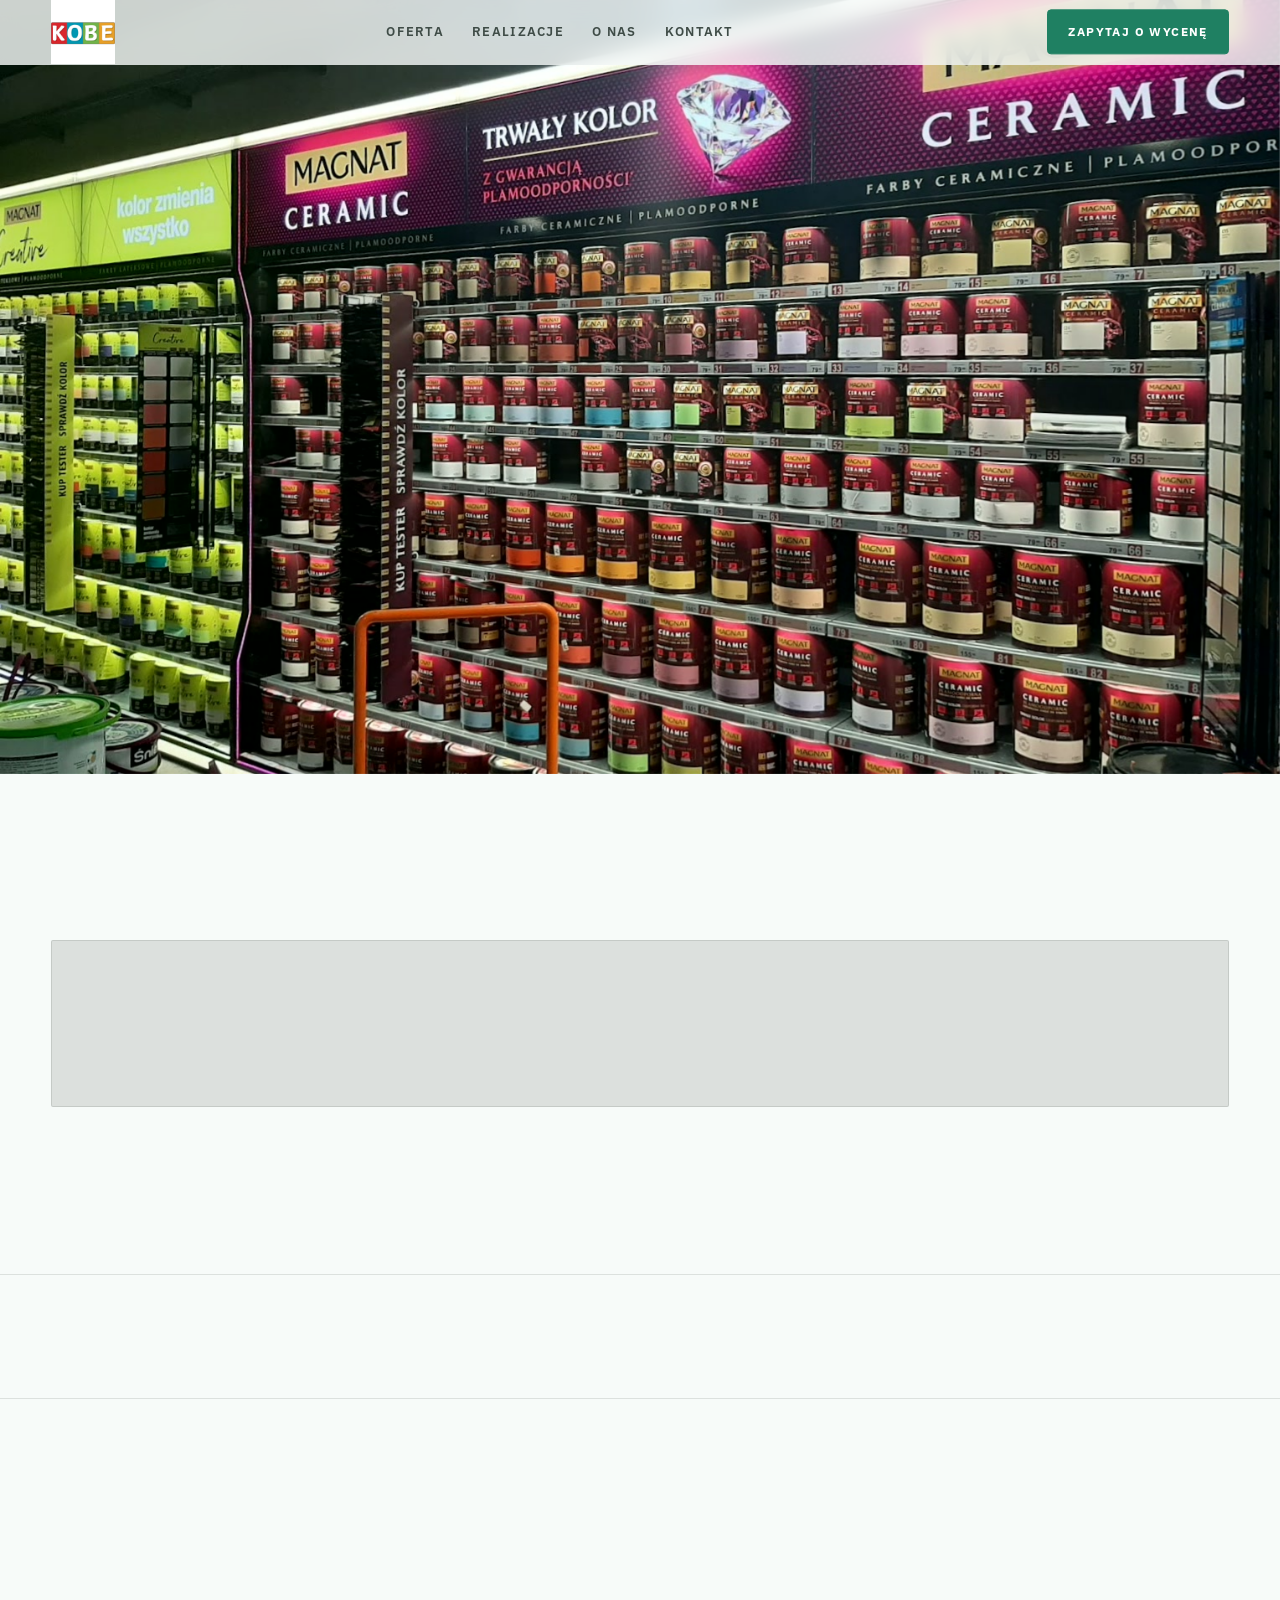
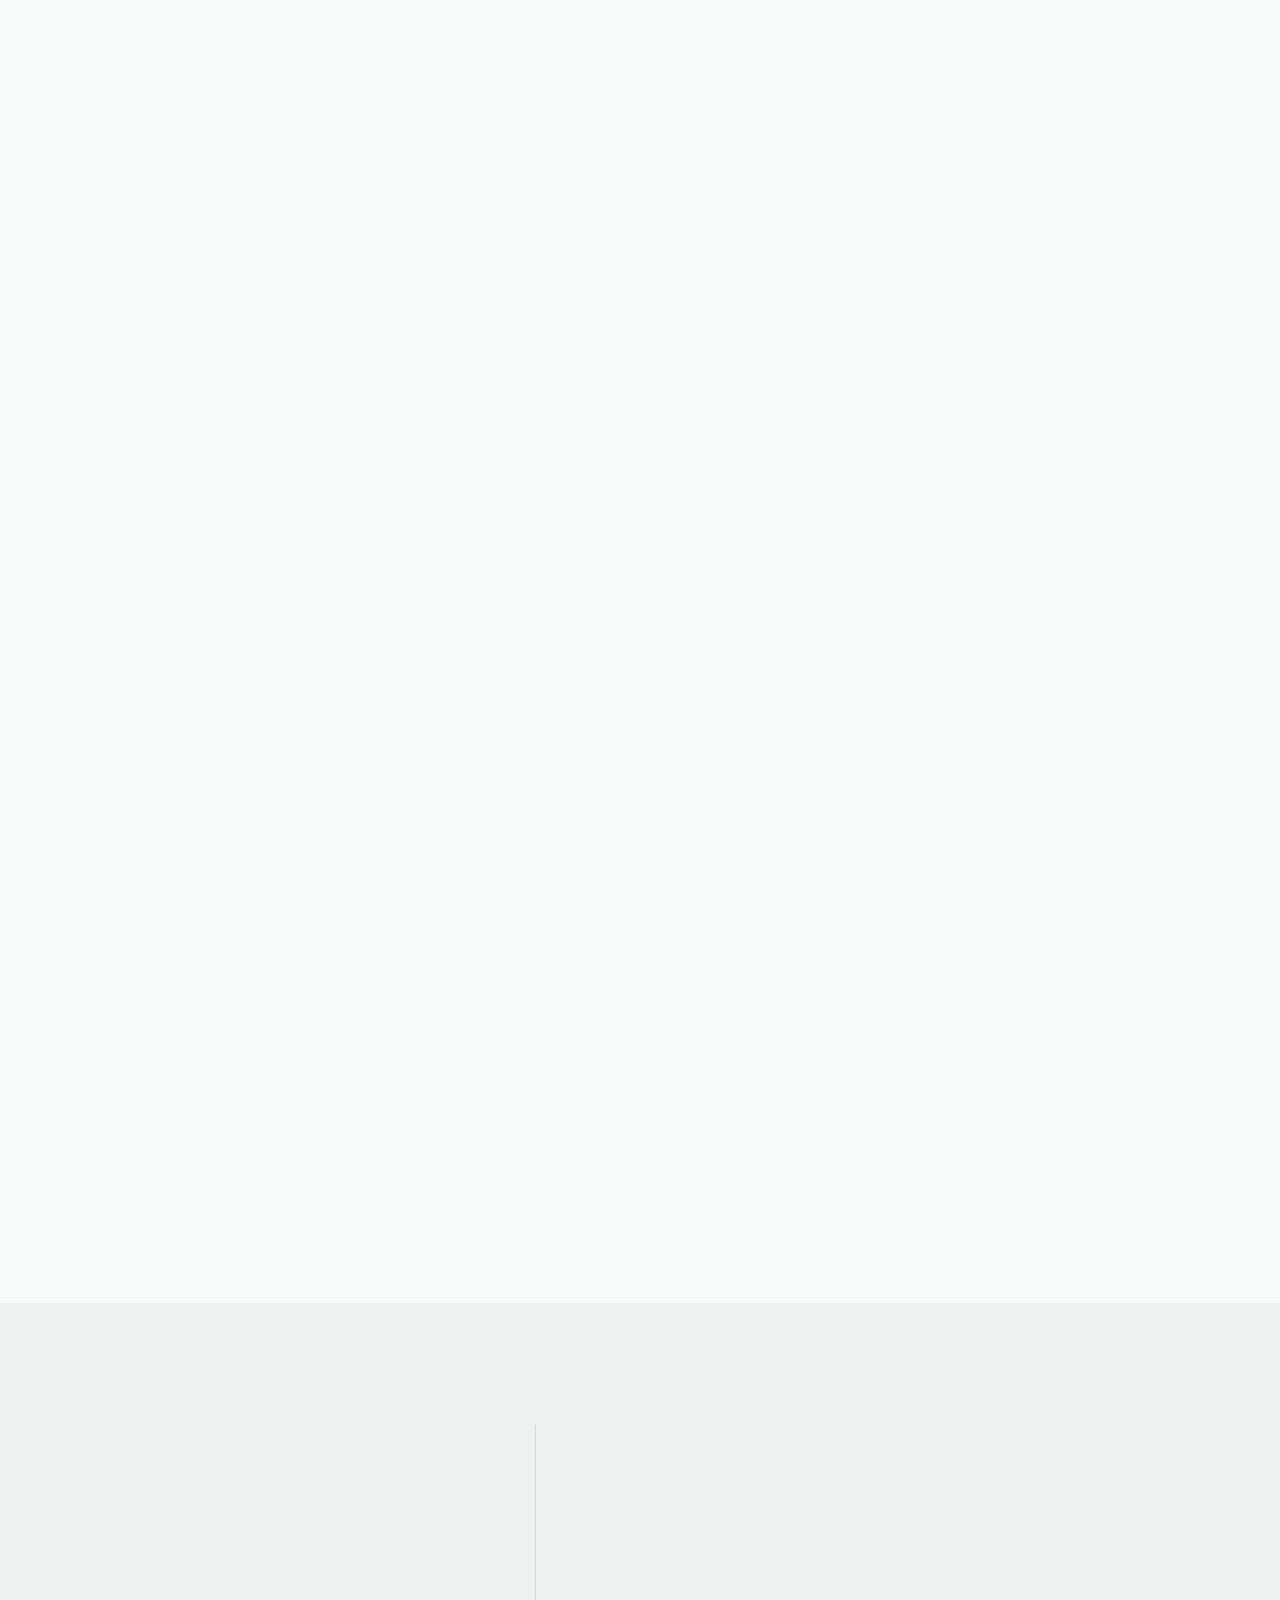
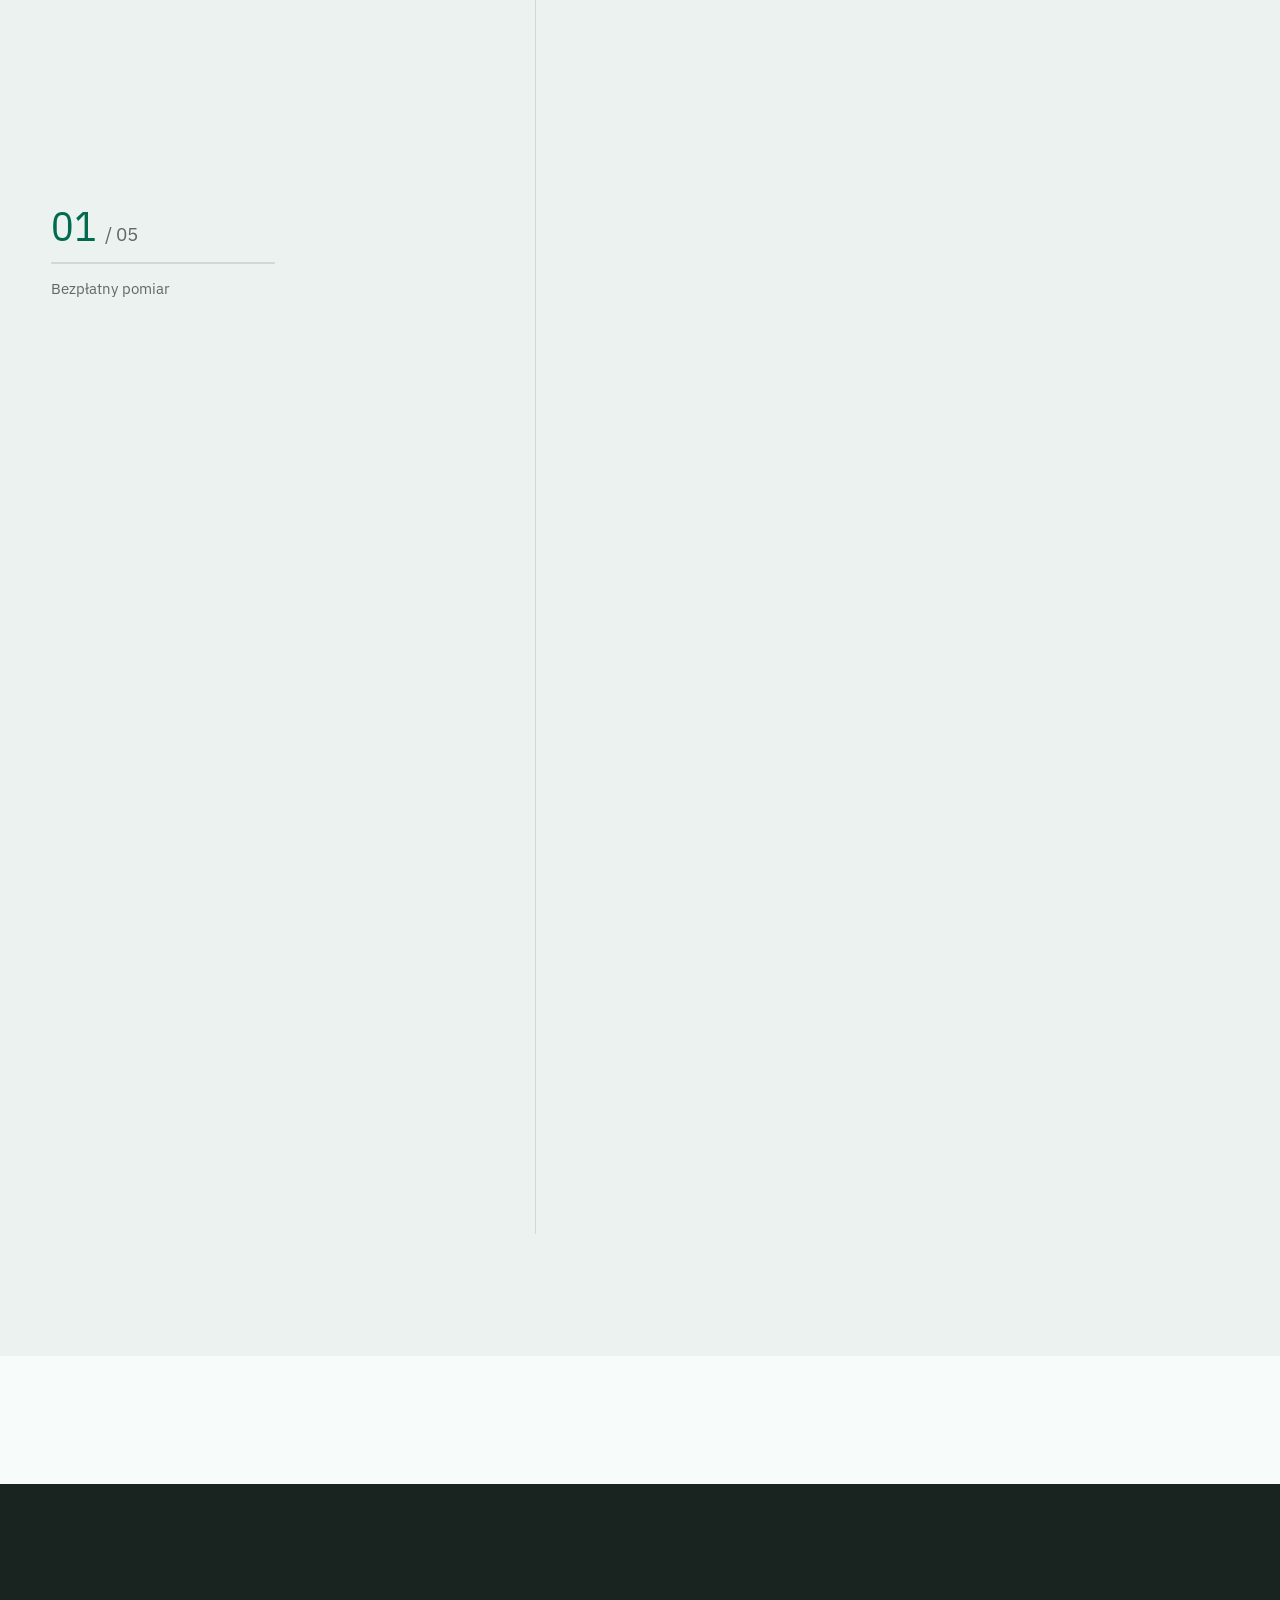
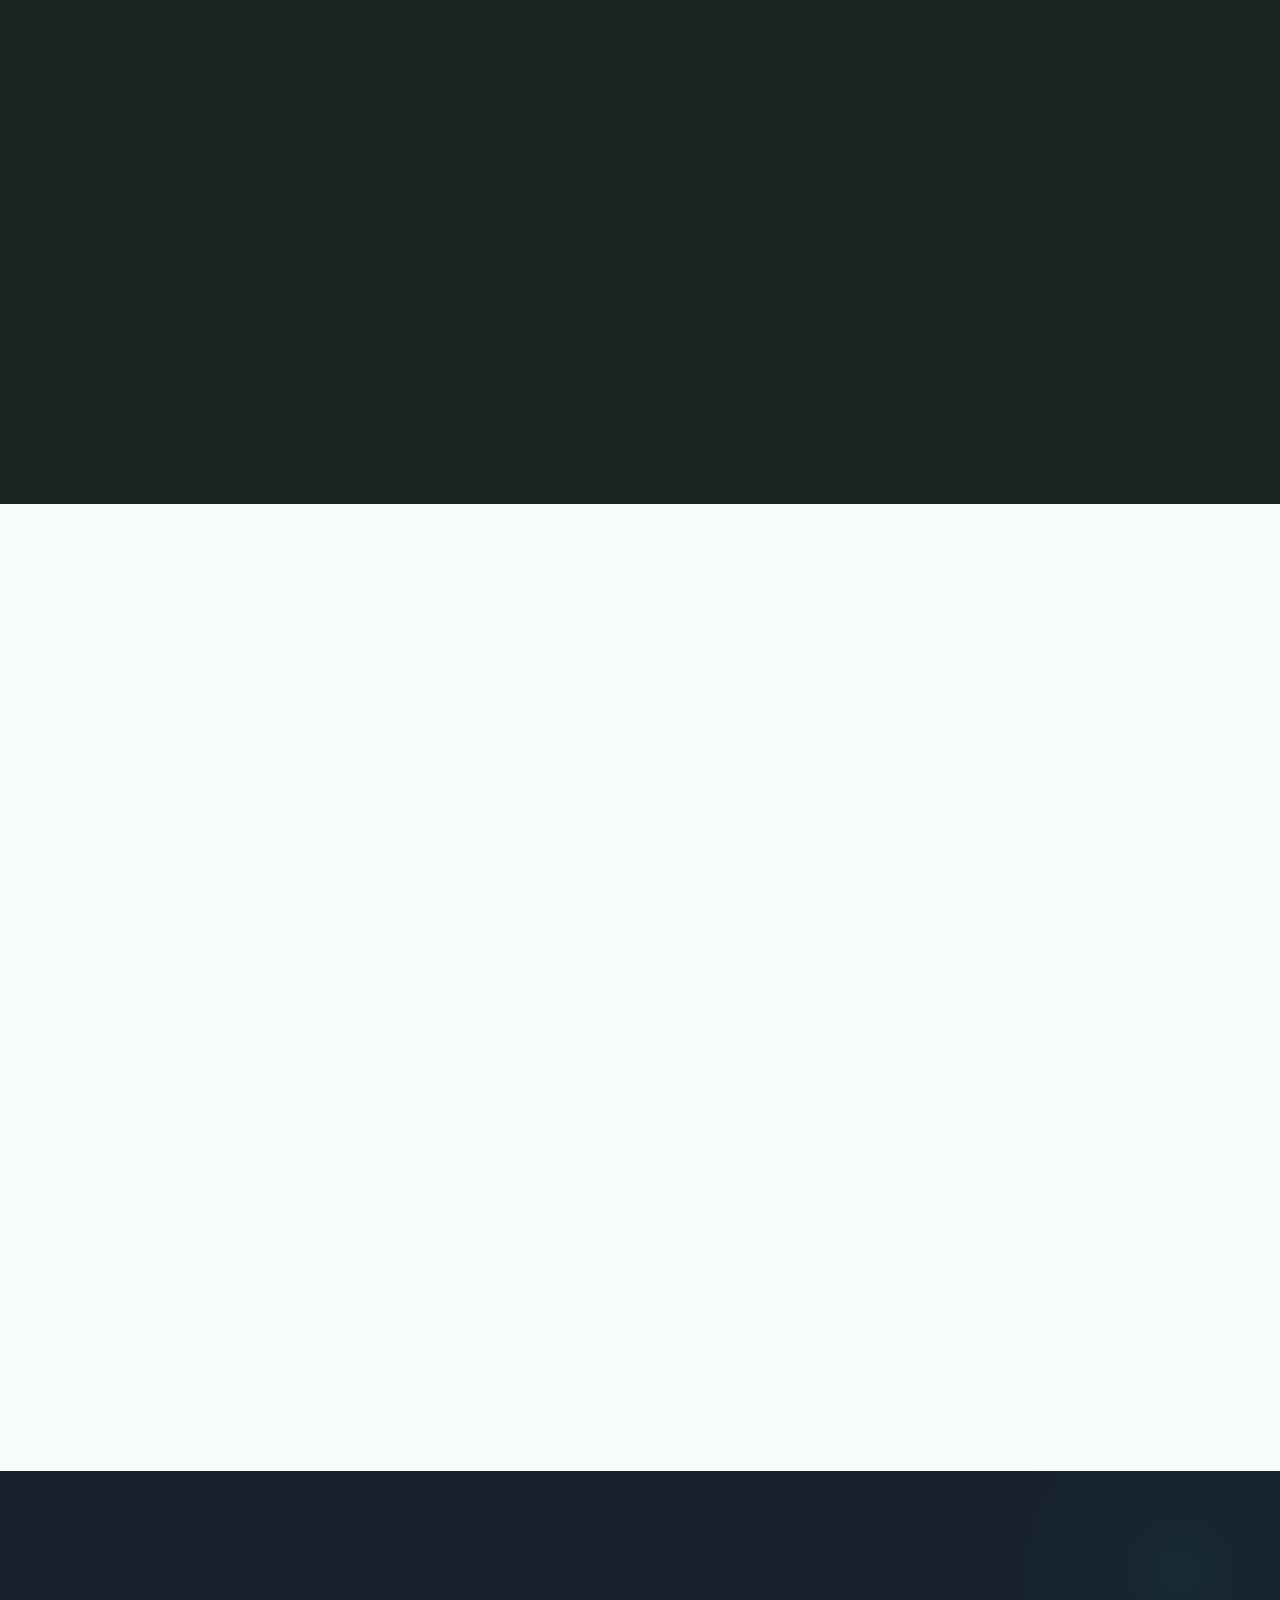
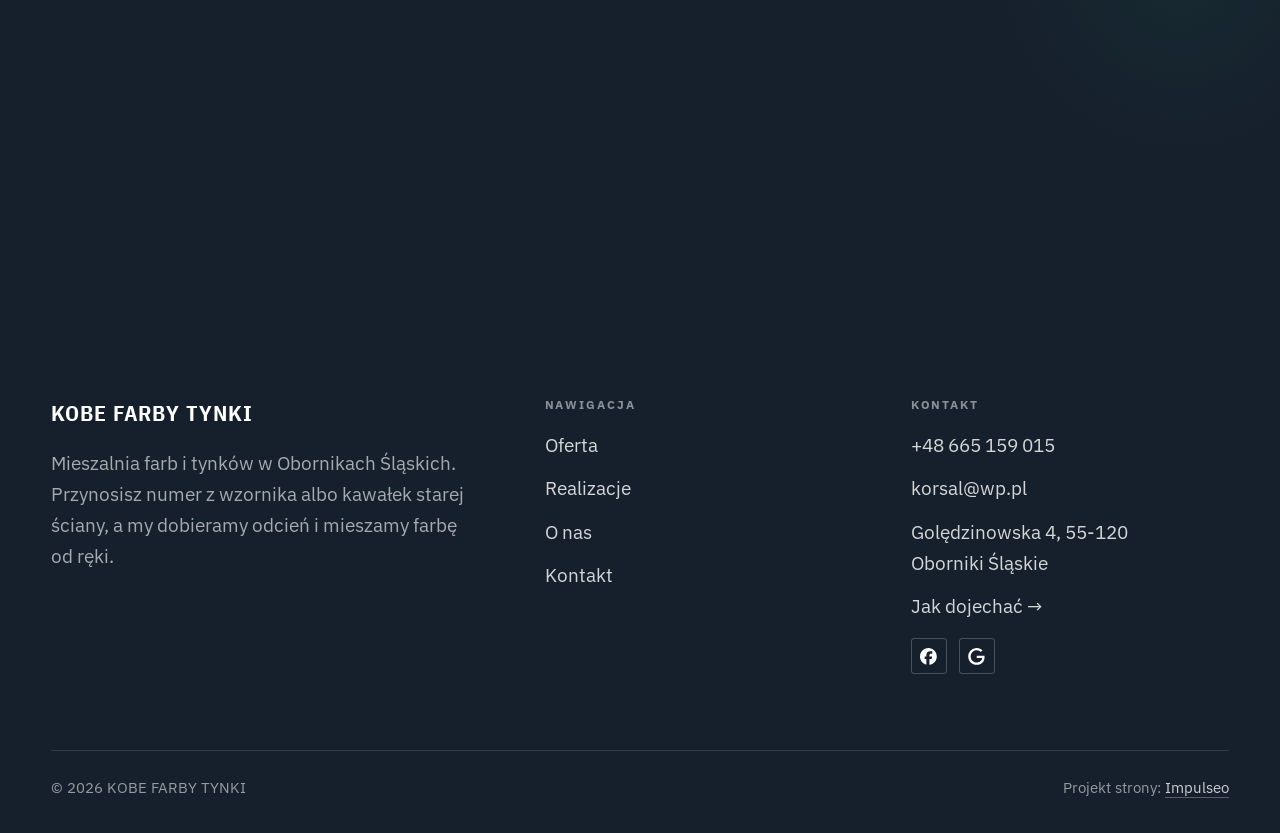
==== index.html @ 383b241c "Strona demo: kobe-farby-tynki" ====
<!DOCTYPE html>
<html lang="pl">
<head>
<meta charset="UTF-8">
<meta name="viewport" content="width=device-width, initial-scale=1.0">
<title>KOBE FARBY TYNKI - Mieszalnia farb i tynków · Oborniki Śląskie</title>
<meta name="description" content="KOBE FARBY TYNKI - mieszalnia farb i tynków w Obornikach Śląskich. Farby wewnętrzne i elewacyjne mieszane na miejscu, tynki dekoracyjne, narzędzia malarskie i chemia budowlana. Doradzimy, ile i czego kupić.">
<link rel="canonical" href="https://kris20032.github.io/kobe-farby-tynki/">
<meta name="robots" content="noindex, nofollow">
<meta property="og:type" content="website">
<meta property="og:locale" content="pl_PL">
<meta property="og:site_name" content="KOBE FARBY TYNKI">
<meta property="og:title" content="KOBE FARBY TYNKI - Mieszalnia farb i tynków · Oborniki Śląskie">
<meta property="og:description" content="KOBE FARBY TYNKI - mieszalnia farb i tynków w Obornikach Śląskich. Farby wewnętrzne i elewacyjne mieszane na miejscu, tynki dekoracyjne, narzędzia malarskie i chemia budowlana. Doradzimy, ile i czego kupić.">
<meta property="og:url" content="https://kris20032.github.io/kobe-farby-tynki/">
<meta property="og:image" content="https://kris20032.github.io/kobe-farby-tynki/img/og.jpg">
<meta property="og:image:width" content="1200">
<meta property="og:image:height" content="630">
<meta name="twitter:card" content="summary_large_image">
<script type="application/ld+json">{"@context": "https://schema.org", "@type": "LocalBusiness", "name": "KOBE FARBY TYNKI", "url": "https://kris20032.github.io/kobe-farby-tynki/", "telephone": "+48665159015", "image": "https://kris20032.github.io/kobe-farby-tynki/img/og.jpg", "areaServed": "Oborniki Śląskie", "sameAs": ["https://maps.google.com/?cid=13669414859423835637&g_mp=Cidnb29nbGUubWFwcy5wbGFjZXMudjEuUGxhY2VzLlNlYXJjaFRleHQQAhgEIAA", "https://www.facebook.com/KOBE.farb/"]}</script>
<link rel="preconnect" href="https://fonts.googleapis.com">
<link rel="preconnect" href="https://fonts.gstatic.com" crossorigin>
<link href="https://fonts.googleapis.com/css2?family=IBM+Plex+Sans+Condensed:wght@500;600;700&family=IBM+Plex+Sans:wght@400;500;600&display=swap" rel="stylesheet">
<link rel="stylesheet" href="assets/styles.css?v=325531c0">
</head>
<body>

<header class="nav">
  <div class="wrap nav-inner">
    <a class="brand brand-has-logo" href="index.html"><img class="brand-logo" src="img/logo.jpg" alt="KOBE FARBY TYNKI" width="720" height="720" decoding="async"></a>
    <nav class="nav-links">
      <a href="oferta.html">Oferta</a>
      <a href="realizacje.html">Realizacje</a>
      <a href="o-nas.html">O nas</a>
      <a href="kontakt.html">Kontakt</a>
      <a href="kontakt.html" class="btn btn-accent">Zapytaj o wycenę</a>
    </nav>
    <button class="nav-toggle" aria-label="Menu"><span></span><span></span><span></span></button>
  </div>
</header>

<main>
<section class="hero-dom">
  <img class="hd-bg" src="img/hero.jpg" fetchpriority="high" data-rotate="img/g1.jpg|img/g3.jpg" alt="KOBE FARBY TYNKI" width="1528" height="1120">
  <div class="wrap">
    <div class="hd-panel reveal">
      <span class="hd-tick" aria-hidden="true"></span>
      <span class="hd-kicker">Mieszalnia farb i tynków · od 1995</span>
      <h1 class="hd-claim">Kolor mieszamy przy Tobie, na miejscu</h1>
      <ul class="hd-tags"><li>Pomiar</li><li>Montaż</li><li>Gwarancja</li><li>od 1995</li></ul>
      <div class="hd-actions">
        <a href="kontakt.html" class="btn btn-accent">Zapytaj o wycenę <span class="arr">→</span></a>
        <a href="tel:+48665159015" class="btn btn-ghost">Zadzwoń +48 665 159 015</a>
      </div>
      <p class="hd-rating"><span class="g-badge"><svg class="gb-ico" viewBox="0 0 24 24" width="18" height="18" aria-hidden="true"><path fill="#4285F4" d="M22.56 12.25c0-.78-.07-1.53-.2-2.25H12v4.26h5.92c-.26 1.37-1.04 2.53-2.21 3.31v2.77h3.57c2.08-1.92 3.28-4.74 3.28-8.09z"/><path fill="#34A853" d="M12 23c2.97 0 5.46-.98 7.28-2.66l-3.57-2.77c-.98.66-2.23 1.06-3.71 1.06-2.86 0-5.29-1.93-6.16-4.53H2.18v2.84C3.99 20.53 7.7 23 12 23z"/><path fill="#FBBC05" d="M5.84 14.09c-.22-.66-.35-1.36-.35-2.09s.13-1.43.35-2.09V7.07H2.18C1.43 8.55 1 10.22 1 12s.43 3.45 1.18 4.93l2.85-2.22.81-.62z"/><path fill="#EA4335" d="M12 5.38c1.62 0 3.06.56 4.21 1.64l3.15-3.15C17.45 2.09 14.97 1 12 1 7.7 1 3.99 3.47 2.18 7.07l3.66 2.84c.87-2.6 3.3-4.53 6.16-4.53z"/></svg><b class="gb-ocena">4,7</b><svg class="gb-stars" viewBox="0 0 90 18" width="74" height="14.8" aria-hidden="true"><g fill="currentColor" opacity=".26"><path transform="translate(0,0)" d="M9 1.6l2.2 4.46 4.92.72-3.56 3.47.84 4.9L9 12.74l-4.4 2.31.84-4.9L1.88 6.68l4.92-.72L9 1.6Z"/><path transform="translate(18,0)" d="M9 1.6l2.2 4.46 4.92.72-3.56 3.47.84 4.9L9 12.74l-4.4 2.31.84-4.9L1.88 6.68l4.92-.72L9 1.6Z"/><path transform="translate(36,0)" d="M9 1.6l2.2 4.46 4.92.72-3.56 3.47.84 4.9L9 12.74l-4.4 2.31.84-4.9L1.88 6.68l4.92-.72L9 1.6Z"/><path transform="translate(54,0)" d="M9 1.6l2.2 4.46 4.92.72-3.56 3.47.84 4.9L9 12.74l-4.4 2.31.84-4.9L1.88 6.68l4.92-.72L9 1.6Z"/><path transform="translate(72,0)" d="M9 1.6l2.2 4.46 4.92.72-3.56 3.47.84 4.9L9 12.74l-4.4 2.31.84-4.9L1.88 6.68l4.92-.72L9 1.6Z"/></g><clipPath id="gs940"><rect x="0" y="0" width="84.6" height="18"/></clipPath><g fill="#FBBC04" clip-path="url(#gs940)"><path transform="translate(0,0)" d="M9 1.6l2.2 4.46 4.92.72-3.56 3.47.84 4.9L9 12.74l-4.4 2.31.84-4.9L1.88 6.68l4.92-.72L9 1.6Z"/><path transform="translate(18,0)" d="M9 1.6l2.2 4.46 4.92.72-3.56 3.47.84 4.9L9 12.74l-4.4 2.31.84-4.9L1.88 6.68l4.92-.72L9 1.6Z"/><path transform="translate(36,0)" d="M9 1.6l2.2 4.46 4.92.72-3.56 3.47.84 4.9L9 12.74l-4.4 2.31.84-4.9L1.88 6.68l4.92-.72L9 1.6Z"/><path transform="translate(54,0)" d="M9 1.6l2.2 4.46 4.92.72-3.56 3.47.84 4.9L9 12.74l-4.4 2.31.84-4.9L1.88 6.68l4.92-.72L9 1.6Z"/><path transform="translate(72,0)" d="M9 1.6l2.2 4.46 4.92.72-3.56 3.47.84 4.9L9 12.74l-4.4 2.31.84-4.9L1.88 6.68l4.92-.72L9 1.6Z"/></g></svg><span class="gb-txt">59 opinii w Google</span></span></p>
    </div>
  </div>
</section>
<section class="dom-statband">
  <div class="wrap">
    <div class="dom-stats">
      <div class="dom-stat reveal"><div class="ds-num">mieszany od ręki</div><div class="ds-lab">Kolor</div></div>
      <div class="dom-stat reveal"><div class="ds-num">wewnętrzne i elewacyjne</div><div class="ds-lab">Farby</div></div>
      <div class="dom-stat reveal"><div class="ds-num">dekoracyjne</div><div class="ds-lab">Tynki</div></div>
      <div class="dom-stat reveal"><div class="ds-num">co i ile kupić</div><div class="ds-lab">Doradzimy</div></div>
    </div>
  </div>
</section>
<section class="opinie-mini" aria-label="Opinie klientów">
  <div class="wrap">
    <div class="om-row">
      <div class="om-item reveal"><blockquote>„Zdecydowanie polecam.”</blockquote><span class="om-autor">Jacek Zuber</span></div>
      <div class="om-item reveal"><blockquote>„Fachowe doradztwo, miła obsługa, bardzo dobry asortyment, Pan właściciel zawsze pomoże.”</blockquote><span class="om-autor">Krzysztof Bracisiewicz</span></div>
      <div class="om-item reveal"><blockquote>„Dobre miejsce na wybór ładnej podłogi , i nie tylko …”</blockquote><span class="om-autor">Jacek Glowka</span></div>
    </div>
  </div>
</section>
<section class="dom-products" id="produkty">
  <div class="wrap">
    <div class="head reveal">
      <span class="eyebrow">Asortyment</span>
      <h2>Co masz u nas na miejscu</h2>
      <p>Farby, tynki, narzędzia i chemia budowlana w jednym sklepie. Odcień dobieramy przy ladzie i mieszamy, zanim wyjdziesz.</p>
    </div>
    <div class="dom-grid">
      <article class="dom-card reveal">
        <figure class="dom-card__img"><img src="img/g2.jpg" alt="Mieszanie farb" loading="lazy" width="1600" height="721" decoding="async"></figure>
        <div class="dom-card__body">
          <h3 class="dom-card__name">Mieszanie farb</h3>
          <p class="dom-card__tag">Kolor z wzornika albo dobrany do przyniesionej próbki. Mieszamy przy Tobie, w puszce takiej wielkości, jakiej naprawdę potrzebujesz.</p>
          <a class="dom-card__link" href="kontakt.html">Zapytaj o wycenę <span class="arr">→</span></a>
        </div>
      </article>
      <article class="dom-card reveal">
        <figure class="dom-card__img"><img src="img/g4.jpg" alt="Farby do wnętrz" loading="lazy" width="640" height="960" decoding="async"></figure>
        <div class="dom-card__body">
          <h3 class="dom-card__name">Farby do wnętrz</h3>
          <p class="dom-card__tag">Lateksowe, ceramiczne i plamoodporne - do pokoju, do kuchni i na ściany, które trzeba często zmywać.</p>
          <a class="dom-card__link" href="kontakt.html">Zapytaj o wycenę <span class="arr">→</span></a>
        </div>
      </article>
      <article class="dom-card reveal">
        <figure class="dom-card__img"><img src="img/g5.jpg" alt="Farby elewacyjne" loading="lazy" width="1548" height="648" decoding="async"></figure>
        <div class="dom-card__body">
          <h3 class="dom-card__name">Farby elewacyjne</h3>
          <p class="dom-card__tag">Farby na elewacje i cokoły, dobierane do podłoża i do tego, co już jest na ścianie.</p>
          <a class="dom-card__link" href="kontakt.html">Zapytaj o wycenę <span class="arr">→</span></a>
        </div>
      </article>
      <article class="dom-card reveal">
        <figure class="dom-card__img"><img src="img/g6.jpg" alt="Tynki dekoracyjne" loading="lazy" width="1564" height="1152" decoding="async"></figure>
        <div class="dom-card__body">
          <h3 class="dom-card__name">Tynki dekoracyjne</h3>
          <p class="dom-card__tag">Tynki strukturalne, mozaikowe i efekty dekoracyjne do wnętrz. Próbkę zobaczysz, zanim zdecydujesz.</p>
          <a class="dom-card__link" href="kontakt.html">Zapytaj o wycenę <span class="arr">→</span></a>
        </div>
      </article>
      <article class="dom-card reveal">
        <figure class="dom-card__img"><img src="img/g7.jpg" alt="Narzędzia malarskie" loading="lazy" width="1600" height="1066" decoding="async"></figure>
        <div class="dom-card__body">
          <h3 class="dom-card__name">Narzędzia malarskie</h3>
          <p class="dom-card__tag">Pędzle, wałki, szpachle, taśmy i folie. Osprzęt, który wytrzyma więcej niż jedno malowanie.</p>
          <a class="dom-card__link" href="kontakt.html">Zapytaj o wycenę <span class="arr">→</span></a>
        </div>
      </article>
      <article class="dom-card reveal">
        <figure class="dom-card__img"><img src="img/g8.jpg" alt="Chemia budowlana" loading="lazy" width="1550" height="1130" decoding="async"></figure>
        <div class="dom-card__body">
          <h3 class="dom-card__name">Chemia budowlana</h3>
          <p class="dom-card__tag">Grunty, kleje, silikony i preparaty do przygotowania ścian pod farbę albo pod tynk.</p>
          <a class="dom-card__link" href="kontakt.html">Zapytaj o wycenę <span class="arr">→</span></a>
        </div>
      </article>
    </div>
    <div style="margin-top:var(--space-7)" class="reveal"><a href="oferta.html" class="btn btn-ghost">Pełna oferta <span class="arr">→</span></a></div>
  </div>
</section>
<section class="proces proces-os dom">
  <div class="wrap proc-grid">
    <div class="proc-side">
      <div class="head reveal">
        <span class="eyebrow">Jak to działa</span>
        <h2>Od pomiaru po montaż - prowadzimy za rękę</h2>
        <p>Każdy etap ma swój termin - wiesz, co i kiedy się dzieje.</p>
      </div>
      <div class="proc-count" aria-hidden="true"><span class="pc-cur">01</span><span class="pc-all">/ 05</span></div>
      <div class="proc-bar" aria-hidden="true"><i></i></div>
      <p class="proc-now" aria-hidden="true">Bezpłatny pomiar</p>
    </div>
    <ol class="proces-line">
      <li class="reveal"><span class="pno">01</span><h3>Bezpłatny pomiar</h3><p>Przyjeżdżamy, mierzymy i doradzamy dobór - bez opłat.</p></li>
      <li class="reveal"><span class="pno">02</span><h3>Wycena i dobór</h3><p>Jasna oferta i dobór rozwiązania pod Twój dom i budżet.</p></li>
      <li class="reveal"><span class="pno">03</span><h3>Zamówienie i produkcja</h3><p>Składamy zamówienie i pilnujemy terminu dostawy.</p></li>
      <li class="reveal"><span class="pno">04</span><h3>Staranny montaż</h3><p>Montujemy równo i dokładnie, z czystym wykończeniem krawędzi.</p></li>
      <li class="reveal"><span class="pno">05</span><h3>Odbiór i gwarancja</h3><p>Sprawdzamy działanie, instruujemy i dajemy gwarancję.</p></li>
    </ol>
  </div>
</section>
<section class="stopklatka" aria-hidden="true">
  <div class="stk-bg" style="background-image:url(img/about.jpg)"></div>
</section>
<section class="opinie">
  <div class="wrap">
    <div class="head center reveal">
      <span class="eyebrow">Opinie</span>
      <h2>Co mówią klienci</h2>
    </div>
    <p class="op-meta reveal"><span class="g-badge"><svg class="gb-ico" viewBox="0 0 24 24" width="18" height="18" aria-hidden="true"><path fill="#4285F4" d="M22.56 12.25c0-.78-.07-1.53-.2-2.25H12v4.26h5.92c-.26 1.37-1.04 2.53-2.21 3.31v2.77h3.57c2.08-1.92 3.28-4.74 3.28-8.09z"/><path fill="#34A853" d="M12 23c2.97 0 5.46-.98 7.28-2.66l-3.57-2.77c-.98.66-2.23 1.06-3.71 1.06-2.86 0-5.29-1.93-6.16-4.53H2.18v2.84C3.99 20.53 7.7 23 12 23z"/><path fill="#FBBC05" d="M5.84 14.09c-.22-.66-.35-1.36-.35-2.09s.13-1.43.35-2.09V7.07H2.18C1.43 8.55 1 10.22 1 12s.43 3.45 1.18 4.93l2.85-2.22.81-.62z"/><path fill="#EA4335" d="M12 5.38c1.62 0 3.06.56 4.21 1.64l3.15-3.15C17.45 2.09 14.97 1 12 1 7.7 1 3.99 3.47 2.18 7.07l3.66 2.84c.87-2.6 3.3-4.53 6.16-4.53z"/></svg><b class="gb-ocena">4,7</b><svg class="gb-stars" viewBox="0 0 90 18" width="74" height="14.8" aria-hidden="true"><g fill="currentColor" opacity=".26"><path transform="translate(0,0)" d="M9 1.6l2.2 4.46 4.92.72-3.56 3.47.84 4.9L9 12.74l-4.4 2.31.84-4.9L1.88 6.68l4.92-.72L9 1.6Z"/><path transform="translate(18,0)" d="M9 1.6l2.2 4.46 4.92.72-3.56 3.47.84 4.9L9 12.74l-4.4 2.31.84-4.9L1.88 6.68l4.92-.72L9 1.6Z"/><path transform="translate(36,0)" d="M9 1.6l2.2 4.46 4.92.72-3.56 3.47.84 4.9L9 12.74l-4.4 2.31.84-4.9L1.88 6.68l4.92-.72L9 1.6Z"/><path transform="translate(54,0)" d="M9 1.6l2.2 4.46 4.92.72-3.56 3.47.84 4.9L9 12.74l-4.4 2.31.84-4.9L1.88 6.68l4.92-.72L9 1.6Z"/><path transform="translate(72,0)" d="M9 1.6l2.2 4.46 4.92.72-3.56 3.47.84 4.9L9 12.74l-4.4 2.31.84-4.9L1.88 6.68l4.92-.72L9 1.6Z"/></g><clipPath id="gs940"><rect x="0" y="0" width="84.6" height="18"/></clipPath><g fill="#FBBC04" clip-path="url(#gs940)"><path transform="translate(0,0)" d="M9 1.6l2.2 4.46 4.92.72-3.56 3.47.84 4.9L9 12.74l-4.4 2.31.84-4.9L1.88 6.68l4.92-.72L9 1.6Z"/><path transform="translate(18,0)" d="M9 1.6l2.2 4.46 4.92.72-3.56 3.47.84 4.9L9 12.74l-4.4 2.31.84-4.9L1.88 6.68l4.92-.72L9 1.6Z"/><path transform="translate(36,0)" d="M9 1.6l2.2 4.46 4.92.72-3.56 3.47.84 4.9L9 12.74l-4.4 2.31.84-4.9L1.88 6.68l4.92-.72L9 1.6Z"/><path transform="translate(54,0)" d="M9 1.6l2.2 4.46 4.92.72-3.56 3.47.84 4.9L9 12.74l-4.4 2.31.84-4.9L1.88 6.68l4.92-.72L9 1.6Z"/><path transform="translate(72,0)" d="M9 1.6l2.2 4.46 4.92.72-3.56 3.47.84 4.9L9 12.74l-4.4 2.31.84-4.9L1.88 6.68l4.92-.72L9 1.6Z"/></g></svg><span class="gb-txt">59 opinii w Google</span></span></p>
    <p class="op-meta reveal"><a class="op-google" href="https://maps.google.com/?cid=13669414859423835637&amp;g_mp=Cidnb29nbGUubWFwcy5wbGFjZXMudjEuUGxhY2VzLlNlYXJjaFRleHQQAhgEIAA" target="_blank" rel="noopener"><svg class="op-g-ico" viewBox="0 0 24 24" width="17" height="17" aria-hidden="true"><path fill="#4285F4" d="M22.56 12.25c0-.78-.07-1.53-.2-2.25H12v4.26h5.92c-.26 1.37-1.04 2.53-2.21 3.31v2.77h3.57c2.08-1.92 3.28-4.74 3.28-8.09z"/><path fill="#34A853" d="M12 23c2.97 0 5.46-.98 7.28-2.66l-3.57-2.77c-.98.66-2.23 1.06-3.71 1.06-2.86 0-5.29-1.93-6.16-4.53H2.18v2.84C3.99 20.53 7.7 23 12 23z"/><path fill="#FBBC05" d="M5.84 14.09c-.22-.66-.35-1.36-.35-2.09s.13-1.43.35-2.09V7.07H2.18C1.43 8.55 1 10.22 1 12s.43 3.45 1.18 4.93l2.85-2.22.81-.62z"/><path fill="#EA4335" d="M12 5.38c1.62 0 3.06.56 4.21 1.64l3.15-3.15C17.45 2.09 14.97 1 12 1 7.7 1 3.99 3.47 2.18 7.07l3.66 2.84c.87-2.6 3.3-4.53 6.16-4.53z"/></svg><span>Zobacz opinie w Google</span><span class="arr">→</span></a></p>
    <div class="opinie-grid">
      <figure class="op-card reveal"><span class="op-star"><svg class="ico-star" width="14" height="14" viewBox="0 0 24 24" style="vertical-align:-2px" aria-hidden="true"><path d="M12 2.8l2.85 5.8 6.4.93-4.63 4.5 1.1 6.37L12 17.4l-5.72 3 1.1-6.37-4.63-4.5 6.4-.93L12 2.8Z" fill="currentColor"/></svg><svg class="ico-star" width="14" height="14" viewBox="0 0 24 24" style="vertical-align:-2px" aria-hidden="true"><path d="M12 2.8l2.85 5.8 6.4.93-4.63 4.5 1.1 6.37L12 17.4l-5.72 3 1.1-6.37-4.63-4.5 6.4-.93L12 2.8Z" fill="currentColor"/></svg><svg class="ico-star" width="14" height="14" viewBox="0 0 24 24" style="vertical-align:-2px" aria-hidden="true"><path d="M12 2.8l2.85 5.8 6.4.93-4.63 4.5 1.1 6.37L12 17.4l-5.72 3 1.1-6.37-4.63-4.5 6.4-.93L12 2.8Z" fill="currentColor"/></svg><svg class="ico-star" width="14" height="14" viewBox="0 0 24 24" style="vertical-align:-2px" aria-hidden="true"><path d="M12 2.8l2.85 5.8 6.4.93-4.63 4.5 1.1 6.37L12 17.4l-5.72 3 1.1-6.37-4.63-4.5 6.4-.93L12 2.8Z" fill="currentColor"/></svg><svg class="ico-star" width="14" height="14" viewBox="0 0 24 24" style="vertical-align:-2px" aria-hidden="true"><path d="M12 2.8l2.85 5.8 6.4.93-4.63 4.5 1.1 6.37L12 17.4l-5.72 3 1.1-6.37-4.63-4.5 6.4-.93L12 2.8Z" fill="currentColor"/></svg></span><blockquote>Zdecydowanie polecam. Bardzo duży wybór wysokiej klasy produktów. Szczególnie w farbach nie ma lepszego miejsca w Obornikach.</blockquote><span class="op-autor">Jacek Zuber</span></figure>
      <figure class="op-card reveal"><span class="op-star"><svg class="ico-star" width="14" height="14" viewBox="0 0 24 24" style="vertical-align:-2px" aria-hidden="true"><path d="M12 2.8l2.85 5.8 6.4.93-4.63 4.5 1.1 6.37L12 17.4l-5.72 3 1.1-6.37-4.63-4.5 6.4-.93L12 2.8Z" fill="currentColor"/></svg><svg class="ico-star" width="14" height="14" viewBox="0 0 24 24" style="vertical-align:-2px" aria-hidden="true"><path d="M12 2.8l2.85 5.8 6.4.93-4.63 4.5 1.1 6.37L12 17.4l-5.72 3 1.1-6.37-4.63-4.5 6.4-.93L12 2.8Z" fill="currentColor"/></svg><svg class="ico-star" width="14" height="14" viewBox="0 0 24 24" style="vertical-align:-2px" aria-hidden="true"><path d="M12 2.8l2.85 5.8 6.4.93-4.63 4.5 1.1 6.37L12 17.4l-5.72 3 1.1-6.37-4.63-4.5 6.4-.93L12 2.8Z" fill="currentColor"/></svg><svg class="ico-star" width="14" height="14" viewBox="0 0 24 24" style="vertical-align:-2px" aria-hidden="true"><path d="M12 2.8l2.85 5.8 6.4.93-4.63 4.5 1.1 6.37L12 17.4l-5.72 3 1.1-6.37-4.63-4.5 6.4-.93L12 2.8Z" fill="currentColor"/></svg><svg class="ico-star" width="14" height="14" viewBox="0 0 24 24" style="vertical-align:-2px" aria-hidden="true"><path d="M12 2.8l2.85 5.8 6.4.93-4.63 4.5 1.1 6.37L12 17.4l-5.72 3 1.1-6.37-4.63-4.5 6.4-.93L12 2.8Z" fill="currentColor"/></svg></span><blockquote>Fachowe doradztwo, miła obsługa, bardzo dobry asortyment, Pan właściciel zawsze pomoże. Polecam.</blockquote><span class="op-autor">Krzysztof Bracisiewicz</span></figure>
      <figure class="op-card reveal"><span class="op-star"><svg class="ico-star" width="14" height="14" viewBox="0 0 24 24" style="vertical-align:-2px" aria-hidden="true"><path d="M12 2.8l2.85 5.8 6.4.93-4.63 4.5 1.1 6.37L12 17.4l-5.72 3 1.1-6.37-4.63-4.5 6.4-.93L12 2.8Z" fill="currentColor"/></svg><svg class="ico-star" width="14" height="14" viewBox="0 0 24 24" style="vertical-align:-2px" aria-hidden="true"><path d="M12 2.8l2.85 5.8 6.4.93-4.63 4.5 1.1 6.37L12 17.4l-5.72 3 1.1-6.37-4.63-4.5 6.4-.93L12 2.8Z" fill="currentColor"/></svg><svg class="ico-star" width="14" height="14" viewBox="0 0 24 24" style="vertical-align:-2px" aria-hidden="true"><path d="M12 2.8l2.85 5.8 6.4.93-4.63 4.5 1.1 6.37L12 17.4l-5.72 3 1.1-6.37-4.63-4.5 6.4-.93L12 2.8Z" fill="currentColor"/></svg><svg class="ico-star" width="14" height="14" viewBox="0 0 24 24" style="vertical-align:-2px" aria-hidden="true"><path d="M12 2.8l2.85 5.8 6.4.93-4.63 4.5 1.1 6.37L12 17.4l-5.72 3 1.1-6.37-4.63-4.5 6.4-.93L12 2.8Z" fill="currentColor"/></svg><svg class="ico-star" width="14" height="14" viewBox="0 0 24 24" style="vertical-align:-2px" aria-hidden="true"><path d="M12 2.8l2.85 5.8 6.4.93-4.63 4.5 1.1 6.37L12 17.4l-5.72 3 1.1-6.37-4.63-4.5 6.4-.93L12 2.8Z" fill="currentColor"/></svg></span><blockquote>Dobre miejsce na wybór ładnej podłogi , i nie tylko …</blockquote><span class="op-autor">Jacek Glowka</span></figure>
    </div>
  </div>
</section>
<section class="cta">
  <div class="wrap">
    <div class="reveal">
      <span class="eyebrow">Współpraca</span>
      <h2>Zapytaj o wycenę albo umów bezpłatny pomiar.</h2>
      <p>Napisz lub zadzwoń - doradzimy dobór, zmierzymy u Ciebie i podamy jasną cenę. Bez zobowiązań.</p>
    </div>
    <div class="cta-actions reveal">
      <a href="kontakt.html" class="btn btn-light">Zapytaj o wycenę <span class="arr">→</span></a>
      <a href="tel:+48665159015" class="btn btn-ghost btn-ghost-cta">+48 665 159 015</a>
    </div>
  </div>
</section>
</main>

<footer>
  <div class="wrap">
    <div class="foot-grid">
      <div class="foot-brand">
        <div class="name">KOBE FARBY TYNKI</div>
        <p>Mieszalnia farb i tynków w Obornikach Śląskich. Przynosisz numer z wzornika albo kawałek starej ściany, a my dobieramy odcień i mieszamy farbę od ręki.</p>
      </div>
      <div class="foot-col">
        <h4>Nawigacja</h4>
        <a href="oferta.html">Oferta</a>
        <a href="realizacje.html">Realizacje</a>
        <a href="o-nas.html">O nas</a>
        <a href="kontakt.html">Kontakt</a>
      </div>
      <div class="foot-col">
        <h4>Kontakt</h4>
        <a href="tel:+48665159015">+48 665 159 015</a>
        <a href="mailto:korsal@wp.pl">korsal@wp.pl</a>
        <p>Golędzinowska 4, 55-120 Oborniki Śląskie</p>
        <a href="https://maps.google.com/?cid=13669414859423835637&g_mp=Cidnb29nbGUubWFwcy5wbGFjZXMudjEuUGxhY2VzLlNlYXJjaFRleHQQAhgEIAA" target="_blank" rel="noopener">Jak dojechać →</a>
      <div class="foot-soc">
        <a class="soc" href="https://www.facebook.com/KOBE.farb/" target="_blank" rel="noopener" aria-label="Facebook - KOBE FARBY TYNKI"><svg viewBox="0 0 24 24" aria-hidden="true" focusable="false"><path d="M9.101 23.691v-7.98H6.627v-3.667h2.474v-1.58c0-4.085 1.848-5.978 5.858-5.978.401 0 .955.042 1.468.103a8.68 8.68 0 0 1 1.141.195v3.325a8.623 8.623 0 0 0-.653-.036 26.805 26.805 0 0 0-.733-.009c-.707 0-1.259.096-1.675.309a1.686 1.686 0 0 0-.679.622c-.258.42-.374.995-.374 1.752v1.297h3.919l-.386 2.103-.287 1.564h-3.246v8.245C19.396 23.238 24 18.179 24 12.044c0-6.627-5.373-12-12-12s-12 5.373-12 12c0 5.628 3.874 10.35 9.101 11.647Z" fill="currentColor"/></svg></a>
        <a class="soc" href="https://maps.google.com/?cid=13669414859423835637&g_mp=Cidnb29nbGUubWFwcy5wbGFjZXMudjEuUGxhY2VzLlNlYXJjaFRleHQQAhgEIAA" target="_blank" rel="noopener" aria-label="Google - KOBE FARBY TYNKI"><svg viewBox="0 0 24 24" aria-hidden="true" focusable="false"><path d="M12.48 10.92v3.28h7.84c-.24 1.84-.853 3.187-1.787 4.133-1.147 1.147-2.933 2.4-6.053 2.4-4.827 0-8.6-3.893-8.6-8.72s3.773-8.72 8.6-8.72c2.6 0 4.507 1.027 5.907 2.347l2.307-2.307C18.747 1.44 16.133 0 12.48 0 5.867 0 .307 5.387.307 12s5.56 12 12.173 12c3.573 0 6.267-1.173 8.373-3.36 2.16-2.16 2.84-5.213 2.84-7.667 0-.76-.053-1.467-.173-2.053H12.48z" fill="currentColor"/></svg></a>
      </div>
      </div>
    </div>
    <div class="foot-bot">
      <span>© 2026 KOBE FARBY TYNKI</span>
      <span>Projekt strony: <a class="foot-credit" href="https://impulseo.pl" target="_blank" rel="noopener">Impulseo</a></span>
    </div>
  </div>
</footer>
<div class="sticky-reserve"><a class="sr-book" href="kontakt.html">Zapytaj o wycenę</a><a class="sr-call" href="tel:+48665159015" aria-label="Zadzwoń"><svg class="ico-tel" width="16" height="16" viewBox="0 0 24 24" fill="none" aria-hidden="true"><path d="M6.6 10.8a15.5 15.5 0 0 0 6.6 6.6l2.2-2.2a1 1 0 0 1 1-.24 11.4 11.4 0 0 0 3.6.58 1 1 0 0 1 1 1V20a1 1 0 0 1-1 1A17 17 0 0 1 3 4a1 1 0 0 1 1-1h3.5a1 1 0 0 1 1 1c0 1.25.2 2.46.58 3.6a1 1 0 0 1-.25 1l-2.23 2.2Z" fill="currentColor"/></svg></a></div>
<div class="demo-wazne" data-do="2026-09-15" data-cykl="3" hidden><svg class="dw-ico" width="13" height="13" viewBox="0 0 24 24" fill="none" aria-hidden="true"><circle cx="12" cy="12" r="8.6" stroke="currentColor" stroke-width="1.8"/><path d="M12 7.2V12l3.3 2" stroke="currentColor" stroke-width="1.8" stroke-linecap="round"/></svg><span class="dw-txt"></span></div>

<script src="assets/main.js"></script>
</body>
</html>
---- assets/styles.css ----
/* ============================================================
   STOLBASZ — premium, architektoniczny B2B fit-out
   Jasna paleta, zero brązu. System wg premium-web-craft.
   Projekt strony: Impulseo (impulseo.pl)
   ============================================================ */

:root{
  /* PALETA — jasna, architektoniczna, chłodna */
  --paper:#F4F7FA;          /* główne tło */
  --paper-2:#E7EDF3;        /* sekcje alternatywne (chłodny jasny szary) */
  --paper-3:#E7EDF3;        /* delikatne wypełnienia */
  --ink:#16202C;            /* tekst główny — chłodny grafit */
  --ink-soft:#3A4654;       /* nagłówki drugorzędne */
  --muted:#5C6672;          /* tekst poboczny */
  --line:rgba(22,32,44,.12);/* hairline */
  --accent:#235E96;         /* stonowany petrol-slate — jedyny akcent */
  --accent-d:#1A4A78;
  --accent-soft:rgba(35,94,150,.10);
  --dark:#16202C;           /* sekcje ciemne (stopka/CTA) */

  /* HOVER ZDJĘĆ — JEDEN standard dla całego silnika (decyzja K. 04.08.2026, artefakt z wariantami).
     AKTUALNE (K.+Szymon 09.08.2026, wybór z artefaktu 6 wariantów): zoom 1.05 przy 1.4s -
     przy tak długim czasie mocniejszy kadr NIE skacze, tylko „oddycha". Poprzedni standard
     (1.02 / .55s z 04.08) odbierany jako dynamiczny i szybki.
     Spoczynek lekko przygaszony, ale TYLKO tam, gdzie jest mysz (@media hover:hover) —
     na telefonie zdjęcia zostają w pełnej jasności. */
  --img-zoom:1.05;                   /* K.+Szymon 09.08: wariant F z artefaktu porównawczego */
  --img-rest:brightness(.95) saturate(.99);
  --img-hot:brightness(1.06) saturate(1.05);
  --img-dur:1.4s;                    /* K.+Szymon 09.08 (wariant F): powoli = elegancko */
  --img-ease:cubic-bezier(.16,.84,.44,1);  /* miękki ogon, efekt „oddychania" */

  /* ODSTĘPY — skala 4/8 */
  --space-1:4px; --space-2:8px; --space-3:12px; --space-4:16px; --space-5:24px;
  --space-6:32px; --space-7:48px; --space-8:64px; --space-9:96px; --space-10:128px;

  /* TYPOGRAFIA — fluid clamp() (skala podbita 16.07.2026: większe, czytelniejsze litery — uwaga Adama) */
  --text-sm:clamp(.9rem,.87rem + .12vw,1rem);
  --text-base:clamp(1.08rem,1.04rem + .18vw,1.2rem);
  --text-lg:clamp(1.24rem,1.15rem + .34vw,1.44rem);
  --text-h3:clamp(1.34rem,1.22rem + .55vw,1.66rem);
  --text-h2:clamp(2.1rem,1.66rem + 2.1vw,3.1rem);
  --text-h1:clamp(2.9rem,2.1rem + 4vw,5.1rem);

  /* PROMIENIE — architektoniczne, raczej ostre */
  --r-sm:3px; --r-md:6px; --r-lg:10px;

  /* RUCH */
  --ease:cubic-bezier(.25,.46,.45,.94); --dur:.24s;

  /* CIENIE — miękkie, warstwowe */
  --sh-sm:0 1px 2px rgba(16,24,32,.04), 0 2px 8px rgba(16,24,32,.05);
  --sh-md:0 2px 6px rgba(16,24,32,.05), 0 12px 28px -8px rgba(16,24,32,.12);
  --sh-lg:0 6px 14px rgba(16,24,32,.07), 0 26px 56px -18px rgba(16,24,32,.22);

  --hairline:1px solid var(--line);

  --font-display:'IBM Plex Sans Condensed','IBM Plex Sans',sans-serif;
  --font-body:'IBM Plex Sans',sans-serif;
}

*{box-sizing:border-box;margin:0;padding:0}
html{scroll-behavior:smooth}
body{
  font-family:var(--font-body);
  font-size:var(--text-base);
  line-height:1.65;
  color:var(--ink);
  background:var(--paper);
  -webkit-font-smoothing:antialiased;
  text-rendering:optimizeLegibility;
}
img{max-width:100%;height:auto;display:block}  /* height:auto = width/height z atrybutów trzyma proporcje (TOP#12) */
a{color:inherit;text-decoration:none}

.wrap{width:min(92%,1180px);margin-inline:auto}
section{padding-block:clamp(52px,6.5vw,96px)}

h1,h2,h3{font-family:var(--font-display);font-weight:700;line-height:1.08;letter-spacing:-.02em;color:var(--ink)}
h1{font-size:var(--text-h1);letter-spacing:-.035em}
h2{font-size:var(--text-h2);letter-spacing:-.025em}
h3{font-size:var(--text-h3)}
/* MIARA — długość wiersza. WCAG 2.2 SC 1.4.8: max 80 znaków; Butterick: 45–90.
   68ch daje realnie 72–78 znaków polskiego tekstu, czyli z zapasem pod granicą.
   Wcześniej limit miał TYLKO <p> — <li>, <blockquote> i <dd> nie miały żadnego,
   i to jedyny powód, dla którego 23 bloki na dwóch oddanych stronach jadą po
   83–106 znaków w wierszu (pomiar 07.08.2026, bramka `miara`).
   ⚠️ Listy i definicje ograniczamy TYLKO bez klasy: `ul`/`ol` z klasą to u nas
   układ (siatki kafli, menu), a nie tekst ciągły — tam miarę wyznacza układ. */
/* 60ch, nie 68ch (K. 10.08): po zmianie fontów na węższe kroje (DM Sans i spółka)
   w 68ch mieściło się ~90 znaków - bramka pikselowa słusznie zgłaszała przekroczenie
   granicy 80. Pomiar na żywej przeglądarce: 60ch = 90 znaków, 53ch = ~78 znaków, czyli normę WCAG 1.4.8. */
:root{ --miara:53ch }
p{max-width:min(100%,var(--miara))}
blockquote,
ul:not([class])>li, ol:not([class])>li,
dl:not([class])>dd{max-width:min(100%,var(--miara))}

/* ⚠️ Świadomie BEZ wyjątku `.tile p,.card p,.svc p{max-width:none}`, choć nasuwa się sam:
   te akapity BYŁY już ograniczone (stare `p{max-width:65ch}`), więc „wyjątek" nie odblokowałby
   niczego nowego — tylko ROZLUŹNIŁ stan sprzed zmiany na wszystkich demach naraz.
   `figcaption` żadna z reguł wyżej nie dotyczy, więc też nie potrzebuje zwolnienia. */

/* ŁAMANIE. `balance` wyrównuje długości wierszy w nagłówku, `pretty` pilnuje ostatniego
   wiersza akapitu, żeby nie został w nim jeden wyraz. Obsługiwane od Chrome 117 /
   Safari 17.5; starsze przeglądarki po prostu ignorują tę własność.
   `text-wrap:pretty` nie występowało dotąd ANI RAZ w silniku ani w repo klientów. */
h1,h2,h3,.lead,.lede{text-wrap:balance}
p,li,blockquote,dd{text-wrap:pretty}

.eyebrow{
  font-family:var(--font-body);
  font-size:var(--text-sm);
  font-weight:600;
  letter-spacing:.18em;
  text-transform:uppercase;
  color:var(--accent);
  display:inline-flex;align-items:center;gap:var(--space-3);
}
/* flex:none + margin-top = kreska trzyma się PIERWSZEJ linii. Wcześniej align-items:center
   centrowało ją względem całego bloku i przy zawinięciu (długi kicker typu
   „…WNĘTRZ · LESZNO · OD 2019") druga linia lądowała z brzydkim wcięciem. */
.eyebrow{align-items:flex-start}
.eyebrow>*,.eyebrow{text-wrap:balance}   /* dlugi kicker lamal sie na sierote typu samo „2019" w drugiej linii */
.eyebrow::before{content:"";width:28px;height:1px;background:var(--accent);display:inline-block;flex:none;margin-top:.62em}

.muted{color:var(--muted)}
.lead{font-size:var(--text-lg);line-height:1.55;color:var(--ink-soft);max-width:50ch}

/* ---------- BUTTONS ---------- */
.btn{
  display:inline-flex;align-items:center;gap:var(--space-2);
  font-weight:600;font-size:var(--text-sm);letter-spacing:.02em;
  padding:var(--space-4) var(--space-6);
  border-radius:var(--r-sm);
  transition:transform var(--dur) var(--ease),box-shadow var(--dur) var(--ease),background var(--dur) var(--ease);
  cursor:pointer;border:1px solid transparent;
}
.btn-accent{background:var(--accent);color:#fff;box-shadow:var(--sh-sm)}
.btn-accent:hover{background:var(--accent-d);transform:translateY(-2px);box-shadow:var(--sh-md)}
.btn-accent:active{transform:translateY(0);box-shadow:var(--sh-sm)}
.btn-ghost{background:transparent;color:var(--ink);border-color:var(--line)}
.btn-ghost:hover{border-color:var(--accent);color:var(--accent);transform:translateY(-2px)}
.btn-light{background:#fff;color:var(--ink);box-shadow:var(--sh-sm)}
.btn-light:hover{transform:translateY(-2px);box-shadow:var(--sh-md)}
.btn .arr{transition:transform var(--dur) var(--ease)}
.btn:hover .arr{transform:translateX(4px)}

/* ---------- NAV ---------- */
.nav{
  position:sticky;top:0;z-index:50;
  background:color-mix(in srgb,var(--paper) 88%,transparent);
  backdrop-filter:saturate(140%) blur(10px);
  border-bottom:var(--hairline);
}
.nav-inner{display:flex;align-items:center;justify-content:space-between;gap:var(--space-5);height:72px}
/* ANTY-NACHODZENIE (K. 05.08.2026): długa nazwa firmy + przycisk z pełnym numerem nie mieściły się w pasku
   i flex ściskał linki PONIŻEJ ich treści - "Kontakt" wchodził na ramkę "Zadzwoń +48 ...". Teraz ustępuje
   nazwa marki (skrót wielokropkiem), a menu i przycisk nigdy się nie kurczą ani nie zachodzą na siebie. */
.brand{display:flex;flex-direction:column;line-height:1;min-width:0;flex:0 1 auto}
.brand .name{font-family:var(--font-display);font-weight:800;font-size:1.35rem;letter-spacing:.04em;white-space:nowrap;overflow:hidden;text-overflow:ellipsis}
.brand .sub{font-size:.62rem;letter-spacing:.34em;text-transform:uppercase;color:var(--muted);margin-top:5px;white-space:nowrap;overflow:hidden;text-overflow:ellipsis}
.nav-links{display:flex;align-items:center;gap:var(--space-6);flex:0 0 auto}
.nav-links a{font-size:var(--text-sm);font-weight:500;color:var(--ink-soft);position:relative;padding-block:4px;white-space:nowrap;transition:color var(--dur) var(--ease)}
.nav-links a::after{content:"";position:absolute;left:0;bottom:0;width:0;height:1.5px;background:var(--accent);transition:width var(--dur) var(--ease)}
.nav-links a:hover,.nav-links a.active{color:var(--ink)}
.nav-links a:hover::after,.nav-links a.active::after{width:100%}
.nav-links .btn{padding:var(--space-2) var(--space-5)}
/* przyciski w nav: właściwy kolor (przebij .nav-links a) + bez podkreślenia */
.nav-links a.btn-accent{color:#fff}
.nav-links a.btn-ghost,.nav-links a.btn-light{color:var(--ink)}
/* CTA w pasku: NIE podkreślenie spod linków menu, ale ten sam przelatujący błysk,
   co na wszystkich innych przyciskach (zgłoszenie K. 13.08.2026 - „na hero jest efekt
   światła przechodzącego przez przycisk, na navbarze go nie ma, a mają być identyczne").
   Reguła `.nav-links a::after` jest silniejsza od `.btn::after`, więc trzeba jej
   geometrię wyzerować i wpisać połysk z nazwy - samo `display:none` gasiło efekt. */
.nav-links a.btn::after{
  display:block;content:"";position:absolute;inset:0;z-index:-1;pointer-events:none;
  width:auto;height:auto;border-radius:inherit;   /* kasuje geometrię podkreślenia (width:0;height:1.5px) */
  background:linear-gradient(100deg,transparent 32%,rgba(255,255,255,.20) 50%,transparent 68%);
  translate:-120% 0}
@media (prefers-reduced-motion:no-preference){
  .nav-links a.btn:hover::after{translate:120% 0;transition:translate .75s var(--mt-ease,cubic-bezier(.16,.84,.44,1))}
}
.nav-toggle{display:none;background:none;border:none;cursor:pointer;flex-direction:column;gap:5px;padding:8px}
.nav-toggle span{width:24px;height:2px;background:var(--ink);transition:var(--dur)}
/* Ciasny zakres MIĘDZY menu mobilnym a pełnym pulpitem: zbijamy odstępy i nazwę marki,
   żeby wszystko zmieściło się naturalnie, zanim w ogóle dojdzie do skracania wielokropkiem. */
@media(max-width:1280px) and (min-width:921px){
  .nav-links{gap:var(--space-4)}
  .nav-links .btn{padding:var(--space-2) var(--space-4)}
  .brand .name{font-size:1.15rem}
}

/* ---------- HERO (split) ---------- */
.hero{position:relative;overflow:hidden;border-bottom:var(--hairline)}
.hero-grid{display:grid;grid-template-columns:1.05fr .95fr;gap:clamp(24px,4vw,60px);align-items:center;
  padding-block:clamp(36px,4.5vw,64px)}
.hero-copy .eyebrow{margin-bottom:var(--space-5)}
.hero-copy h1{margin-bottom:var(--space-5)}
.hero-copy .lead{margin-bottom:var(--space-7)}
.hero-actions{display:flex;flex-wrap:wrap;gap:var(--space-4)}
.hero-art{position:relative;aspect-ratio:4/3;border-radius:var(--r-lg);overflow:hidden;box-shadow:var(--sh-lg)}
.hero-art img{width:100%;height:100%;object-fit:cover}
.hero-art::after{content:"";position:absolute;inset:0;background:linear-gradient(180deg,transparent 55%,rgba(18,24,28,.28))}
.hero-badge{position:absolute;left:var(--space-5);bottom:var(--space-5);z-index:2;
  background:rgba(252,252,251,.94);backdrop-filter:blur(4px);
  border-radius:var(--r-md);padding:var(--space-4) var(--space-5);box-shadow:var(--sh-md);max-width:78%}
.hero-badge strong{display:block;font-family:var(--font-display);font-size:1rem;letter-spacing:-.01em}
.hero-badge span{font-size:var(--text-sm);color:var(--muted)}

/* ---------- HERO duży / kinowy (strona główna) ---------- */
.hero-cine{position:relative;min-height:clamp(560px,82vh,840px);min-height:clamp(560px,82svh,840px);display:flex;align-items:center;overflow:hidden;border-bottom:var(--hairline)}
.hero-cine>img{position:absolute;inset:0;width:100%;height:100%;object-fit:cover;z-index:0}
.hero-cine::after{content:"";position:absolute;inset:0;z-index:1;
  background:linear-gradient(95deg,rgba(13,18,23,.86) 0%,rgba(13,18,23,.64) 32%,rgba(13,18,23,.24) 62%,rgba(13,18,23,.04) 100%)}
.hero-cine .wrap{position:relative;z-index:2;padding-block:var(--space-8)}
.hero-cine .hero-copy{max-width:660px}
.hero-cine .eyebrow{color:#fff;margin-bottom:var(--space-5)}
.hero-cine .eyebrow::before{background:#fff}
.hero-cine h1{color:#fff;margin-bottom:var(--space-5);font-size:clamp(2.9rem,2rem + 4.4vw,5.2rem);text-wrap:balance}
.hero-cine .lead{color:rgba(255,255,255,.92);max-width:48ch;margin-bottom:var(--space-7)}
.hero-cine .hero-actions{display:flex;flex-wrap:wrap;gap:var(--space-4)}
/* NISKIE OKNO (laptop z dokiem i paskami przeglądarki ma ~700-780 px wysokości widoku):
   H1 do 5.2rem + długi lead nie mieściły się i przyciski wypadały POD krawędź ekranu -
   klient widział stronę bez ani jednego CTA. Skalujemy w dół, zamiast przycinać treść. */
@media(min-width:821px) and (max-height:820px){
  .hero-cine{min-height:clamp(520px,94svh,780px)}
  .hero-cine .wrap{padding-block:var(--space-6)}
  .hero-cine h1{font-size:clamp(2.2rem,1.5rem + 2.6vw,3.6rem);margin-bottom:var(--space-4)}
  .hero-cine .eyebrow{margin-bottom:var(--space-4)}
  .hero-cine .lead{margin-bottom:var(--space-5);max-width:44ch}
}
@media(max-width:680px){
  .hero-cine{min-height:clamp(520px,76vh,640px);min-height:clamp(520px,76svh,640px);align-items:flex-end}
  .hero-cine::after{background:linear-gradient(0deg,rgba(13,18,23,.9) 6%,rgba(13,18,23,.45) 55%,rgba(13,18,23,.25) 100%)}
  .hero-cine .wrap{padding-bottom:var(--space-9)}
  /* TELEFON (~90% oglądających): lead potrafił zająć 8 linii i zepchnąć CTA poza pierwszy ekran.
     Zwężamy interlinię i skalę - treści nie ucinamy, bo to ona sprzedaje. */
  .hero-cine .lead{font-size:.98rem;line-height:1.5;margin-bottom:var(--space-5)}
  .hero-cine .eyebrow{font-size:.72rem;letter-spacing:.13em;margin-bottom:var(--space-4)}
  .hero-cine .eyebrow::before{width:20px}
  .hero-cine h1{margin-bottom:var(--space-4)}
}

/* full-bleed hero variant (podstrony) */
.pagehead{position:relative;min-height:46vh;min-height:46svh;display:flex;align-items:flex-end;overflow:hidden;border-bottom:var(--hairline)}
.pagehead img{position:absolute;inset:0;width:100%;height:100%;object-fit:cover}
/* 10.08.2026 (decyzja K.): mocniejsze przyciemnienie + cień pod tekstem. Bramka mierzyła na
   nagłówkach podstron 3,38-3,43:1 przy wymaganych 4,5 — jasne zdjęcie (hala, śnieg, niebo)
   podchodziło pod biały tekst. Zdjęcia klientów są różne, więc kontrast musi dawać WARSTWA,
   a nie szczęśliwy dobór kadru. */
.pagehead::after{content:"";position:absolute;inset:0;background:linear-gradient(180deg,rgba(18,24,28,.40),rgba(18,24,28,.76))}
.pagehead .wrap{position:relative;z-index:2;padding-block:var(--space-9);color:#fff}
.pagehead h1{color:#fff;max-width:18ch;text-shadow:0 2px 16px rgba(0,0,0,.55)}
.pagehead .eyebrow{color:#fff}
.pagehead .eyebrow::before{background:#fff}
.pagehead p{color:rgba(255,255,255,.92);margin-top:var(--space-4);max-width:54ch;text-shadow:0 1px 12px rgba(0,0,0,.5)}

/* ---------- STRIP (pasek skrótów / liczby) ---------- */
.strip{background:var(--dark);color:#fff}
/* PASEK HASEŁ — standard 04.08.2026 (decyzja K.): 5 haseł w JEDNYM rzędzie, tekst WYŚRODKOWANY,
   węższe marginesy boczne niż reszta strony (pasek ma iść szerzej), równe wysokości kolumn. */
.strip .wrap{width:min(96%,1440px);display:grid;grid-template-columns:repeat(5,1fr);
  gap:var(--space-5);padding-block:var(--space-7);align-items:stretch}
.strip .item .k{font-family:var(--font-display);font-size:clamp(1.05rem,.82rem + .85vw,1.55rem);
  font-weight:800;letter-spacing:-.02em;color:#fff;line-height:1.18;text-wrap:balance}
.strip .item .v{font-size:var(--text-sm);color:rgba(255,255,255,.66);margin-top:var(--space-2);line-height:1.4}
.strip .item{border-left:2px solid var(--accent);padding-inline:var(--space-4);
  text-align:center;display:flex;flex-direction:column;justify-content:center}
/* liczba kolumn = liczba haseł, żeby ostatnie nie zostawało samo w drugim rzędzie.
   Klasę n-N nadaje multipage.py; domyślnie (bez klasy) pasek jest 5-kolumnowy. */
.strip.n-2 .wrap{grid-template-columns:repeat(2,1fr)}
.strip.n-3 .wrap{grid-template-columns:repeat(3,1fr)}
.strip.n-4 .wrap{grid-template-columns:repeat(4,1fr);gap:var(--space-6)}
.strip.n-4 .item .k{font-size:clamp(1.3rem,1rem + 1.1vw,2rem)}
.strip.n-6 .wrap{grid-template-columns:repeat(6,1fr);gap:var(--space-4)}
.strip.n-6 .item .k{font-size:clamp(.98rem,.8rem + .7vw,1.35rem)}
/* równe łamanie: zamiast "długa linia + jedno słowo" obie linie zbliżonej długości */
.strip .item .k{text-wrap:balance}

/* ---------- SECTION HEAD ---------- */
.head{max-width:48rem;margin-bottom:var(--space-8)}
.head.center{margin-inline:auto;text-align:center}
.head .eyebrow{margin-bottom:var(--space-4)}
.head h2{margin-bottom:var(--space-4)}
.head p{color:var(--muted);font-size:var(--text-lg);line-height:1.55}
.head.center p{margin-inline:auto}

/* ---------- INTRO SPLIT ---------- */
.split{display:grid;grid-template-columns:.92fr 1.08fr;gap:clamp(28px,5vw,80px);align-items:center}
.split.rev{grid-template-columns:1.08fr .92fr}
.split.rev .split-art{order:-1}
.split-art{position:relative;aspect-ratio:5/4;border-radius:var(--r-lg);overflow:hidden;box-shadow:var(--sh-lg)}
.split-art img{width:100%;height:100%;object-fit:cover}
.split-copy h2{margin-bottom:var(--space-5)}
.split-copy p+p{margin-top:var(--space-4)}
.split-copy .btn{margin-top:var(--space-6)}

/* ---------- SERVICES (zakres) ---------- */
.svc-grid{display:grid;grid-template-columns:repeat(auto-fit,minmax(280px,1fr));gap:var(--space-5)}
.svc{background:#fff;border:var(--hairline);border-radius:var(--r-md);padding:var(--space-7) var(--space-6);
  transition:transform var(--dur) var(--ease),box-shadow var(--dur) var(--ease),border-color var(--dur) var(--ease);
  position:relative;overflow:hidden}
.svc::before{content:"";position:absolute;left:0;top:0;width:3px;height:0;background:var(--accent);transition:height var(--dur) var(--ease)}
.svc:hover{transform:translateY(-4px);box-shadow:var(--sh-md);border-color:transparent}
.svc:hover::before{height:100%}
.svc .ic{font-family:var(--font-display);font-size:.8rem;font-weight:700;letter-spacing:.12em;color:var(--accent);margin-bottom:var(--space-4)}
.svc h3{margin-bottom:var(--space-3);font-size:1.22rem}
.svc p{color:var(--muted);font-size:var(--text-base);line-height:1.6}

/* big detailed service rows */
.svc-row{display:grid;grid-template-columns:.8fr 1.2fr;gap:clamp(20px,4vw,60px);align-items:center;padding-block:var(--space-8)}
.svc-row+.svc-row{border-top:var(--hairline)}
.svc-row.rev{grid-template-columns:1.2fr .8fr}
/* Naprzemienny układ wierszy oferty: co drugi wiersz ma zdjęcie po PRAWEJ.
   Było `order:-1` — martwy kod, bo zdjęcie i tak jest pierwszym dzieckiem w HTML,
   więc wszystkie wiersze wyglądały identycznie (zdjęcie zawsze z lewej), a `rev`
   zmieniało tylko szerokość kolumn. Znalezione 29.07.2026 przy różnicowaniu kierunków
   animacji (pomiar pozycji: art.mid 390/502 przy row.mid 756 — zawsze lewa strona). */
.svc-row.rev .svc-row-art{order:2}
.svc-row-art{aspect-ratio:4/3;border-radius:var(--r-md);overflow:hidden;box-shadow:var(--sh-md)}
.svc-row-art img{width:100%;height:100%;object-fit:cover}
.svc-row h3{font-size:1.5rem;margin-bottom:var(--space-4)}
.svc-row .num{font-family:var(--font-display);font-size:.85rem;font-weight:700;letter-spacing:.14em;color:var(--accent);display:block;margin-bottom:var(--space-3)}
.svc-row ul{list-style:none;margin-top:var(--space-4);display:flex;flex-direction:column;gap:var(--space-2)}
.svc-row li{position:relative;padding-left:var(--space-5);color:var(--muted);font-size:var(--text-base)}
.svc-row li::before{content:"";position:absolute;left:0;top:.62em;width:8px;height:1px;background:var(--accent)}

/* ---------- GALLERY (realizacje) ---------- */
.gallery{display:grid;grid-template-columns:repeat(12,1fr);gap:var(--space-4);grid-auto-rows:200px}
/* GALERIA MASONRY — pionowe zdjęcia (portrety beauty/wellness) bez przycinania: kolumny, height auto */
.gallery-masonry{column-count:3;column-gap:var(--space-4)}
@media(max-width:900px){.gallery-masonry{column-count:2}}
@media(max-width:560px){.gallery-masonry{column-count:1}}
.gallery-masonry .m-tile{break-inside:avoid;margin:0 0 var(--space-4);padding:0;position:relative;overflow:hidden;border-radius:var(--r-md);border:1px solid var(--line)}
.gallery-masonry .m-tile img{width:100%;height:auto;display:block}
.gallery-masonry .m-tile .cap{position:absolute;left:0;right:0;bottom:0;padding:var(--space-4);color:#fff;background:linear-gradient(0deg,rgba(0,0,0,.55),transparent);font-size:var(--text-sm)}
.gallery-masonry .m-tile .cap small{display:block;font-weight:400;opacity:.78;letter-spacing:.04em;text-transform:uppercase;font-size:.66rem;margin-top:3px}
.tile{position:relative;overflow:hidden;border-radius:var(--r-md);box-shadow:var(--sh-sm);
  transition:transform var(--dur) var(--ease),box-shadow var(--dur) var(--ease)}
.tile img{width:100%;height:100%;object-fit:cover;
  transition:transform var(--img-dur) var(--img-ease),filter var(--img-dur) var(--img-ease)}
.tile:hover{box-shadow:var(--sh-md)}
.tile .cap{position:absolute;left:0;right:0;bottom:0;padding:var(--space-5) var(--space-4) var(--space-4);
  /* mocniejszy spad + cien pod tekstem: na JASNYCH zdjeciach klienta (biale fronty, sciany)
     slaby gradient dawal kontrast ~1.5:1 zamiast wymaganych 3.6:1 (bramka wygladu, 10.08.2026) */
  background:linear-gradient(transparent 10%,rgba(18,24,28,.55) 40%,rgba(18,24,28,.88) 68%,rgba(18,24,28,.99));color:#fff;
  text-shadow:0 1px 2px rgba(0,0,0,.85),0 2px 10px rgba(0,0,0,.55);
  font-size:var(--text-sm);font-weight:600;letter-spacing:.01em;
  opacity:0;transform:translateY(8px);transition:var(--dur) var(--ease)}
.tile:hover .cap{opacity:1;transform:translateY(0)}
.tile .cap small{display:block;font-weight:400;opacity:.78;letter-spacing:.04em;text-transform:uppercase;font-size:.66rem;margin-top:3px}
/* bento spans */
.t-wide{grid-column:span 6}
.t-tall{grid-column:span 6;grid-row:span 2}
.t-std{grid-column:span 6}
.t-third{grid-column:span 4}
.t-two3{grid-column:span 8}

/* ---------- TRUST / WIARYGODNOŚĆ ---------- */
.trust{background:var(--paper-2)}
.trust-grid{display:grid;grid-template-columns:repeat(auto-fit,minmax(240px,1fr));gap:var(--space-5);margin-top:var(--space-7)}
.trust-card{background:#fff;border-radius:var(--r-md);padding:var(--space-7) var(--space-6);box-shadow:var(--sh-sm);border-top:3px solid var(--accent)}
.trust-card .big{font-family:var(--font-display);font-size:clamp(1.8rem,1.3rem + 1.6vw,2.6rem);font-weight:800;letter-spacing:-.02em;color:var(--ink);line-height:1}
.trust-card h3{font-size:1.12rem;margin:var(--space-3) 0 var(--space-2)}
.trust-card p{color:var(--muted);font-size:var(--text-base);line-height:1.55}

/* ---------- CTA band ---------- */
.cta{background:var(--dark);color:#fff;position:relative;overflow:hidden}
/* telefon w CTA: na ciemnym tle biały (domyślnie), rodziny z JASNYM tłem CTA
   nadpisują to u siebie - wcześniej kolor siedział w stylu inline i wygrywał z rodziną. */
.cta .btn-ghost-cta{color:#fff;border-color:rgba(255,255,255,.3)}
.cta .wrap{display:grid;grid-template-columns:1.4fr .6fr;gap:var(--space-7);align-items:center;position:relative;z-index:2}
.cta h2{color:#fff;max-width:20ch}
.cta p{color:rgba(255,255,255,.74);margin-top:var(--space-4)}
.cta-actions{display:flex;flex-direction:column;gap:var(--space-3);align-items:flex-start}
.cta::before{content:"";position:absolute;right:-80px;top:-80px;width:360px;height:360px;border-radius:50%;
  background:radial-gradient(circle,var(--accent-soft),transparent 70%)}

/* ---------- CONTACT ---------- */
.contact-grid{display:grid;grid-template-columns:.85fr 1.15fr;gap:clamp(28px,4vw,56px);align-items:start}
.info-list{display:flex;flex-direction:column;gap:var(--space-2)}
.info-row{display:flex;gap:var(--space-4);align-items:flex-start;padding-block:var(--space-4);border-bottom:var(--hairline)}
.info-row .ic{flex:none;width:42px;height:42px;display:grid;place-items:center;border-radius:50%;
  background:var(--accent-soft);color:var(--accent);font-size:1.05rem}
.info-row .lbl{font-size:.72rem;letter-spacing:.14em;text-transform:uppercase;color:var(--muted)}
.info-row .val{font-weight:600;font-size:var(--text-base);margin-top:2px}
.info-row a.val:hover{color:var(--accent)}
.map{border:none;border-radius:var(--r-lg);box-shadow:var(--sh-md);width:100%;height:100%;min-height:380px;filter:grayscale(.2) contrast(1.02)}
.form{background:#fff;border:var(--hairline);border-radius:var(--r-lg);padding:clamp(24px,3vw,40px);box-shadow:var(--sh-sm)}
.form .fld{margin-bottom:var(--space-5)}
.form label{display:block;font-size:var(--text-sm);font-weight:600;margin-bottom:var(--space-2)}
.form input,.form textarea{width:100%;font-family:inherit;font-size:var(--text-base);color:var(--ink);
  padding:var(--space-4);border:var(--hairline);border-radius:var(--r-sm);background:var(--paper);transition:border-color var(--dur)}
.form input:focus,.form textarea:focus{outline:none;border-color:var(--accent);background:#fff}
.form textarea{resize:vertical;min-height:120px}
.form .note{font-size:var(--text-sm);color:var(--muted);margin-top:var(--space-3)}

/* ---------- FOOTER ---------- */
footer{background:var(--dark);color:#fff;padding-block:var(--space-9) var(--space-6)}
.foot-grid{display:grid;grid-template-columns:1.4fr 1fr 1fr;gap:var(--space-7);margin-bottom:var(--space-8)}
.foot-brand .name{font-family:var(--font-display);font-weight:800;font-size:1.4rem;letter-spacing:.04em}
.foot-brand p{color:rgba(255,255,255,.62);margin-top:var(--space-4);font-size:var(--text-base);max-width:38ch}
.foot-col h4{font-size:.74rem;letter-spacing:.16em;text-transform:uppercase;color:rgba(255,255,255,.5);margin-bottom:var(--space-4)}
.foot-col a,.foot-col p{display:block;color:rgba(255,255,255,.82);font-size:var(--text-base);margin-bottom:var(--space-3)}
.foot-col a:hover{color:#fff}
.foot-bot{border-top:1px solid rgba(255,255,255,.12);padding-top:var(--space-5);display:flex;justify-content:space-between;flex-wrap:wrap;gap:var(--space-3);
  font-size:var(--text-sm);color:rgba(255,255,255,.55)}
.foot-bot a:hover{color:#fff}
/* Podpis w stopce = klikalny link do impulseo.pl (31.07.2026). Ma być WIDOCZNIE klikalny,
   ale nie krzyczeć - stąd sam kolor jaśniejszy + delikatne podkreślenie na najeździe. */
.foot-bot a.foot-credit{color:rgba(255,255,255,.78);text-decoration:none;border-bottom:1px solid rgba(255,255,255,.28)}
.foot-bot a.foot-credit:hover{color:#fff;border-bottom-color:#fff}

/* ---------- REVEAL ---------- */
.reveal{opacity:0;transform:translateY(22px);transition:opacity .6s var(--ease),transform .6s var(--ease)}
.reveal.in{opacity:1;transform:none}

/* ---------- RESPONSIVE ---------- */
@media(max-width:920px){
  .hero-grid,.split,.split.rev,.svc-row,.svc-row.rev,.cta .wrap,.contact-grid,.foot-grid{grid-template-columns:1fr}
  .split.rev .split-art,.svc-row.rev .svc-row-art{order:0}
  .hero-art{aspect-ratio:16/10;max-height:420px}
  .strip .wrap,.strip.n-2 .wrap,.strip.n-3 .wrap,.strip.n-4 .wrap,.strip.n-6 .wrap{grid-template-columns:repeat(2,1fr);gap:var(--space-6)}
  .strip .item .k,.strip.n-6 .item .k{font-size:clamp(1.3rem,1.1rem + 1vw,2rem)}
  .gallery{grid-auto-rows:180px}
  .t-wide,.t-tall,.t-std,.t-third,.t-two3{grid-column:span 6}
  .t-tall{grid-row:span 1}
  .cta-actions{flex-direction:row;flex-wrap:wrap}
  .foot-grid{gap:var(--space-6)}
}
@media(max-width:680px){
  .nav-links{position:fixed;inset:72px 0 auto 0;background:var(--paper);flex-direction:column;align-items:stretch;
    gap:0;padding:var(--space-4) 6%;border-bottom:var(--hairline);box-shadow:var(--sh-md);
    transform:translateY(-120%);transition:transform var(--dur) var(--ease)}
  .nav-links.open{transform:translateY(0)}
  .nav-links a{padding-block:var(--space-4);border-bottom:var(--hairline)}
  .nav-links .btn{margin-top:var(--space-3);justify-content:center}
  .nav-toggle{display:flex}
  .strip .wrap,.strip.n-2 .wrap,.strip.n-3 .wrap,.strip.n-4 .wrap,.strip.n-6 .wrap{grid-template-columns:1fr}
  .gallery{grid-template-columns:repeat(6,1fr)}
  .foot-grid{grid-template-columns:1fr}
}
@media(prefers-reduced-motion:reduce){
  /* audyt 09.08 TOP#14: samo skrócenie duration przy animacji INFINITE = stroboskop
     (pętla .01ms miga ekranem); iteration-count:1 gasi pętlę naprawdę. Pseudoelementy
     też - tła hero (gastro/studio) animują ::before/img, blanket na * ich nie łapał. */
  *,*::before,*::after{animation-duration:.01ms!important;animation-iteration-count:1!important;animation-delay:0s!important;transition:none!important}
  .reveal{opacity:1!important;transform:none!important}
  html{scroll-behavior:auto}
}

/* ============================================================
   PREMIUM LAYER — destylat deep-researchu branż (anty-AI, spokój).
   Zmienne STOLBASZ (--accent/--ink/--paper/--line/--dark). Ruch ledwo
   zauważalny, krzywa cubic-bezier(.16,.84,.44,1); prefers-reduced-motion
   pokryte blanketem wyżej. Karty hairline zamiast cieni = #1 sygnał „nie-AI".
   ============================================================ */

/* więcej oddechu między sekcjami (liderzy: 110-130px) */
section{padding-block:clamp(64px,8vw,128px)}

/* 1) Aksamitny reveal — dłuższa, miękka krzywa zamiast „skoku" */
.reveal{transition:opacity .9s cubic-bezier(.16,.84,.44,1),transform .9s cubic-bezier(.16,.84,.44,1);will-change:opacity,transform}
/* stagger TYLKO w galerii (tam pozycja = porządek dzieci) */
.gallery .reveal:nth-child(2){transition-delay:.07s}
.gallery .reveal:nth-child(3){transition-delay:.14s}
.gallery .reveal:nth-child(4){transition-delay:.21s}
.gallery .reveal:nth-child(5){transition-delay:.28s}
.gallery .reveal:nth-child(6){transition-delay:.35s}

/* 2) Hero STATYCZNY na .hero-cine — Ken Burns CAŁKIEM WYŁĄCZONY 26.06 (3. zgłoszenie Szymona).
   GENEZA: animowanie scale na <img> hero z teksturami (cegły/framugi) re-samplinguje obraz
   klatka po klatce → na części ekranów drobne drganie/shimmer = „heroshot się trzęsie".
   translateY usunięto wcześniej, scale-only + will-change/GPU NIE wystarczyły do GWARANCJI gładkości.
   Krzysztof zażądał pewności („make sure, że błąd się nie pojawi") > efekt. Zero animacji = 0% drgania.
   Delikatny zoom zostaje TYLKO w pełnoekranowych hero gastro/studio (hg-bg/hs-bg — tło, inny
   mechanizm, chwalone, nigdy nie zgłaszane). NIE wracać do KB na .hero-cine bez realnego testu
   na sprzęcie klienta — to ryzyko regresji „trzęsienia”. */
/* BEZPIECZNY "wow" na hero = jednorazowy FADE-IN (opacity), nie zoom.
   opacity nie dotyka bitmapy → gładkie na KAŻDYM zdjęciu/ekranie/GPU, zero ryzyka migotania.
   Geometryczny ruch (scale/translate) na .hero-cine jest ZAKAZANY (bramka pilnuje). */
@keyframes heroFade{from{opacity:0}to{opacity:1}}
.hero-cine>img{transform:none;animation:heroFade 1.1s ease-out both}

/* 3) Akcentowy hairline pod nagłówkiem sekcji, który „rysuje się" przy wejściu */
.head h2{position:relative;padding-bottom:18px}
.head h2::after{content:"";position:absolute;left:0;bottom:0;height:1px;width:0;background:var(--accent);transition:width 1s cubic-bezier(.16,.84,.44,1) .15s}
.head.center h2::after{left:50%;transform:translateX(-50%)}
.head.reveal.in h2::after,.head.center.reveal.in h2::after{width:54px}

/* 4) Karty HAIRLINE zamiast cieni/zaokrągleń (najmocniejszy anty-AI detal) */
.svc{background:transparent;border:1px solid var(--line);border-radius:var(--r-sm);box-shadow:none}
.svc:hover{box-shadow:none;border-color:var(--accent);transform:translateY(-3px)}
.trust-card{background:transparent;box-shadow:none;border:1px solid var(--line);border-top:2px solid var(--accent);border-radius:var(--r-sm)}
.tile{box-shadow:none;border-radius:var(--r-sm)}
.tile:hover{box-shadow:none}

/* 5) Sticky-nav kondensuje się po przewinięciu (sygnał dopracowania) */
.nav{transition:box-shadow .4s ease,background .4s ease}
.nav.is-stuck{box-shadow:0 1px 0 var(--line),0 14px 30px -24px rgba(0,0,0,.45)}
.nav-inner{transition:height .35s var(--ease)}
.nav.is-stuck .nav-inner{height:60px}

/* 6) MANIFESTO — pełnoekranowy cytat-bohater (zastępuje generyczne „Dlaczego my") */
.manifesto{background:var(--paper-2);text-align:center}
.manifesto .wrap{max-width:60rem}
.manifesto p{font-family:var(--font-display);font-style:italic;font-size:clamp(1.6rem,1rem + 2.4vw,2.8rem);line-height:1.32;color:var(--ink-soft);margin-inline:auto;max-width:26ch;position:relative;padding-top:var(--space-8)}
.manifesto p::before{content:"";position:absolute;top:0;left:50%;transform:translateX(-50%);width:54px;height:1px;background:var(--accent)}
.manifesto p span{color:var(--accent);font-style:italic}

/* 7) GATEWAYS — 3 duże bramy-zdjęcia (zamiast paska menu usług) */
.gateways{display:grid;grid-template-columns:repeat(3,1fr);gap:var(--space-4)}
.gateway{position:relative;aspect-ratio:3/4;overflow:hidden;border-radius:var(--r-sm);display:block}
.gateway img{width:100%;height:100%;object-fit:cover;
  transition:transform var(--img-dur) var(--img-ease),filter var(--img-dur) var(--img-ease)}
.gateway::after{content:"";position:absolute;inset:0;background:linear-gradient(180deg,transparent 38%,rgba(18,24,28,.74))}
/* ===== HOVER ZDJĘĆ — jedno miejsce dla WSZYSTKICH kafli ze zdjęciem (K. 04.08.2026) ===== */
@media(hover:hover){
  .tile img,.gateway img,.m-tile img{filter:var(--img-rest)}
  .tile:hover img,
  .gateway:hover img,
  .m-tile:hover img{transform:scale(var(--img-zoom));filter:var(--img-hot)}
}
.m-tile img{transition:transform var(--img-dur) var(--img-ease),filter var(--img-dur) var(--img-ease)}
.gateway .g-ttl{position:absolute;left:0;right:0;bottom:0;z-index:2;padding:var(--space-6) var(--space-5);color:#fff;font-family:var(--font-display);font-size:1.45rem;letter-spacing:-.01em;line-height:1.15}
.gateway .g-ttl small{display:block;font-family:var(--font-body);font-size:var(--text-sm);font-weight:400;opacity:.82;letter-spacing:.03em;margin-top:5px}
@media(max-width:760px){.gateways{grid-template-columns:1fr}.gateway{aspect-ratio:16/10}}

/* 8) LOGO klienta w nagłówku (gdy podane --logo) */
/* 52px domyślnie (feedback Bartka 06.07.2026: 40px ginęło, uwaga padła 3x; ~56px sprawdzone na żywym demie anna-borowiec-makeup) */
.brand-logo{height:64px;width:auto;max-width:300px;object-fit:contain;display:block}
.nav.is-stuck .brand-logo{height:52px}
@media(max-width:680px){.brand-logo{height:46px;max-width:210px}}


/* === RWD: nagłówki na wąskich ekranach (dodane 17.07.2026 razem z fixem clamp) ===
   Po przywróceniu działania clamp() dolna granica --text-h1 (2.9rem) rozpychała
   dokument przy długich polskich słowach na telefonach. Tu ją zjeżdżamy. */
@media (max-width:560px){
  :root{
    --text-h1:clamp(1.9rem, 1.15rem + 4.4vw, 2.7rem);
    --text-h2:clamp(1.5rem, 1rem + 3vw, 2.1rem);
  }
  .hero-cine h1{font-size:clamp(1.9rem, 1.15rem + 4.4vw, 2.7rem)}
  h1,h2{overflow-wrap:break-word}
}

/* GODZINY (godziny_grid z briefu) — dzień po lewej, godziny po prawej. Wcześniej BRAK stylu
   powodował sklejenie "Poniedziałek-Piątek8:00-20:00" (dodane 2026-07-21). Neutralne dla dem bez grafiku. */
.godz{display:flex;flex-direction:column;gap:2px;max-width:440px;margin-top:8px}
.godz-row{display:flex;justify-content:space-between;align-items:baseline;gap:24px;padding:10px 0;border-bottom:1px solid var(--line)}
.godz-row:last-child{border-bottom:0}
.godz-row b{font-weight:600;color:var(--ink)}
.godz-row span{color:var(--muted);white-space:nowrap}

/* === FAQ (lekcja 08.08.2026) ===
   Sekcja faq_klinika() trafia NIE tylko do rodziny „klinika" (multipage.py: także układ FACHOWCY),
   a style leżały wyłącznie w families/klinika.css — u hydraulika/dekarza FAQ renderowało się jako
   goła lista <details> z domyślnym trójkącikiem przeglądarki (wpadka: demo Instalatorstwo Gała).
   Dlatego baza. Rodzina może to nadpisać na wierzchu. */
.faq-list{max-width:48rem;margin:var(--space-8) auto 0;display:flex;flex-direction:column;gap:var(--space-3)}
.faq-item{border:1px solid var(--line);border-radius:var(--r-md);background:var(--paper);padding:var(--space-4) var(--space-5)}
.faq-item summary{font-family:var(--font-display);font-weight:600;color:var(--ink);cursor:pointer;list-style:none;display:flex;justify-content:space-between;gap:1rem}
.faq-item summary::-webkit-details-marker{display:none}
.faq-item summary::after{content:"+";color:var(--accent-d);font-weight:700;font-size:1.2rem;line-height:1}
.faq-item[open] summary::after{content:"-"}
.faq-item p{color:var(--ink-soft);font-size:var(--text-base);line-height:1.6;margin:var(--space-3) 0 0}

/* === LICZBA OPINII PRZY SEKCJI OPINII (08.08.2026, wzorzec irismeble.pl, decyzja K.) ===
   Trzy cytaty bez kontekstu czyta się jak „firma ma trzy opinie". Ta linijka mówi wprost,
   ile ich jest naprawdę - dane i tak przychodzą z reconu i szły dotąd wyłącznie do hero.
   Baza, nie rodzina: sekcja opinii renderuje się we WSZYSTKICH układach, a style opinii
   leżą per rodzina - bez tego u części rodzin linijka byłaby gołym tekstem (ta sama pułapka
   co z FAQ wyżej). Rodzina może nadpisać na wierzchu. */
.op-meta{
  text-align:center;margin:calc(var(--space-3) * -1) 0 var(--space-6);
  color:var(--muted);font-size:var(--text-base);letter-spacing:.01em;
}
.op-meta .ico-star{color:var(--accent-d);margin-right:2px}

/* --- licznik ważności DEMA (pomysł K. 09.08) - tylko wersje pokazowe --- */
.demo-wazne{position:fixed;top:calc(var(--nav-h, 64px) + 14px);right:14px;z-index:95;
  display:inline-flex;align-items:center;gap:.45em;
  background:rgba(21,25,28,.82);color:#fff;font-size:.72rem;font-weight:600;letter-spacing:.01em;
  padding:.42em .8em .42em .62em;border-radius:999px;backdrop-filter:saturate(140%) blur(8px);
  border:1px solid rgba(255,255,255,.14);box-shadow:0 10px 24px -14px rgba(0,0,0,.6);
  pointer-events:none;
  /* NIE pokazuje się przy wejściu (K. 09.08) - wjeżdża dopiero po zejściu z hero */
  opacity:0;transform:translateY(-10px);
  transition:opacity .7s var(--ease),transform .7s var(--ease)}
.demo-wazne.is-on{opacity:1;transform:none}
.demo-wazne .dw-ico{flex:none;opacity:.85}
.demo-wazne b{font-weight:700;font-variant-numeric:tabular-nums;color:#FFD9A3}
.demo-wazne .dw-zeg{font-variant-numeric:tabular-nums;font-feature-settings:"tnum";
  opacity:.72;margin-left:.15em;letter-spacing:.01em}
.demo-wazne.is-pilne{background:rgba(150,32,28,.9);border-color:rgba(255,255,255,.2)}
.demo-wazne .dw-pilne{color:#FFE0DE}
@media(max-width:820px){.demo-wazne{top:auto;bottom:70px;right:10px}}

/* --- pasek mini-opinii pod hero (audyt 09.08 TOP#27) - tylko przy realnych recenzjach --- */
.opinie-mini{padding-block:0;border-bottom:var(--hairline)}
.opinie-mini .om-row{display:grid;grid-template-columns:repeat(3,1fr);gap:var(--space-6);padding-block:var(--space-5)}
.opinie-mini .om-item blockquote{font-size:var(--text-sm);color:var(--ink-soft);line-height:1.5;margin:0}
.opinie-mini .om-autor{display:block;margin-top:var(--space-2);font-size:.78rem;font-weight:600;color:var(--muted);letter-spacing:.04em}
@media(max-width:820px){.opinie-mini .om-row{grid-template-columns:1fr;gap:var(--space-4)}
  .opinie-mini .om-item:nth-child(n+3){display:none}}

/* --- AKCENT-TEKST (audyt 09.08 TOP#11/12, decyzja K.) ---------------------------
   Kolor firmowy jest jasny, dopóki nie musi być literą. --accent zostaje żywy
   (kreski, przyciski, pasek haseł); litera akcentowa na JASNYM tle bierze
   --accent-text (dokleja palette_auto; domyślnie accent-d). Tylko color -
   border/background/pseudo zostają żywe. Ciemna sekcja CTA = wyjątek. */
:root{--accent-text:var(--accent-d)}
.eyebrow, .svc .ic, .svc-row .num, .info-row .ic, .info-row a.val:hover,
.manifesto p span, .faq-item summary::after, .op-meta .ico-star, .op-star,
.fu-cta, .obszar-list li:hover, .btn-ghost:hover, .nav.nav-solid .brand .sub,
.proces-os .pc-cur, .os-on .proces-os .proces-line > li.os-done .pno { color:var(--accent-text) }
.cta .eyebrow { color:var(--accent) }

/* --- dostępność (audyt 09.08 TOP#23, podzbiór bezpieczny) --- */
html{scroll-padding-top:84px}                       /* kotwice nie chowają się pod sticky-nav */
:focus-visible{outline:2px solid var(--accent-text);outline-offset:2px}  /* widoczny fokus tylko z klawiatury */
main{display:block}

/* --- kafelek „Zobacz opinie w Google" (K. 09.08) - znak marki zamiast gołego linku --- */
.op-meta{text-align:center;max-width:none;margin-inline:auto}
.op-google{display:inline-flex;align-items:center;gap:.6em;
  padding:.62em 1.15em;border:1px solid var(--line);border-radius:999px;
  background:var(--paper);color:var(--ink);font-size:var(--text-sm);font-weight:600;
  transition:border-color var(--dur) var(--ease),box-shadow var(--dur) var(--ease),transform var(--dur) var(--ease)}
.op-google .op-g-ico{flex:none}                        /* oficjalny 4-kolorowy znak Google */
.op-google .arr{transition:transform var(--dur) var(--ease)}
.op-google:hover{border-color:var(--accent);box-shadow:var(--sh-sm);transform:translateY(-1px)}
.op-google:hover .arr{transform:translateX(3px)}

/* ============================================================
   HOVER KART I KAFLI - JEDEN STANDARD DLA WSZYSTKICH RODZIN (K. 10.08:
   „każde demo ma wyglądać tak premium"). Wcześniej premium-hover miała tylko
   rodzina fachowców (.fu-row), reszta rodzin renderowała karty bez reakcji.
   Zasada ta sama: reakcja NATYCHMIAST (0s), gaśnięcie łagodne; ledwie widoczne
   tło, kreska akcentu z lewej, strzałka rusza. Zero cieni-poduszek.
   ⛔ Świadomie POMIJAMY kafle ze zdjęciem (.tile/.gateway/.m-tile) - tam działa
   już zoom 1.05/1.4s i dokładanie ramek by go zabiło.
   ============================================================ */
.card, .svc, .gateway-txt, .menu-cat, .prod-card, .pak-card, .faq-item, .obj-tile{
  position:relative;transition:background .22s ease-out,border-color .22s ease-out}
.card::before, .menu-cat::before, .prod-card::before, .pak-card::before{
  content:"";position:absolute;left:0;top:0;bottom:0;width:3px;background:var(--accent);
  transform:scaleY(0);transform-origin:top;transition:transform .09s ease-out;border-radius:2px}
@media(hover:hover){
  .card:hover, .svc:hover, .menu-cat:hover, .prod-card:hover, .pak-card:hover{
    background:color-mix(in srgb,var(--accent) 9%,transparent);
    border-color:color-mix(in srgb,var(--accent) 45%,var(--line));
    transition-duration:0s}
  .card:hover::before, .menu-cat:hover::before,
  .prod-card:hover::before, .pak-card:hover::before{transform:scaleY(1)}
  .card:hover .arr, .svc:hover .arr, .menu-cat:hover .arr{transform:translateX(.3rem)}
}
.card .arr, .svc .arr, .menu-cat .arr{display:inline-block;transition:transform .1s ease-out}

/* ============================================================
   PLAKIETKA OPINII GOOGLE (K. 13.08.2026, wzór od Marcelego)
   Jedna forma we WSZYSTKICH układach hero (hg/hk/hs/ha/hd/tb/kt) zamiast
   gołego tekstu „★ Ocena 4,4 w Google · 7 opinii". Cudza ocena to najmocniejszy
   dowód zaufania na stronie - ma wyglądać jak odznaka, nie jak podpis.
   Tło i obwódka liczone z KOLORU TEKSTU, więc ta sama plakietka działa na
   ciemnym zdjęciu (biały napis → jasna mgiełka) i na jasnej sekcji (ciemny
   napis → delikatny szary). Zero osobnych wariantów do utrzymania.
   ============================================================ */
.g-badge{
  display:inline-flex;align-items:center;gap:.62em;
  padding:.52em 1em;border-radius:999px;
  background:color-mix(in srgb,currentColor 8%,transparent);
  border:1px solid color-mix(in srgb,currentColor 20%,transparent);
  -webkit-backdrop-filter:blur(6px);backdrop-filter:blur(6px);
  font-size:.98rem;line-height:1;font-weight:500;letter-spacing:.01em;
  white-space:nowrap;vertical-align:middle;max-width:100%}
.g-badge .gb-ico,.g-badge .gb-stars{flex:none}
.g-badge .gb-ocena{font-weight:700;font-size:1.08em;letter-spacing:.01em}
.g-badge .gb-txt{opacity:.92}
@media(max-width:560px){
  .g-badge{gap:.45em;padding:.45em .8em;font-size:.86rem}
  .g-badge .gb-stars{width:62px;height:12.4px}
  .g-badge .gb-ico{width:16px;height:16px}
}

/* === rodzina: dom === */
/* ============================================================
   RODZINA: DOM (okna / drzwi / bramy / zadaszenia / stolarka otworowa)
   Doklejane NA WIERZCH base.css. Skin okna (IBM Plex Sans Condensed + IBM Plex Sans + stalowy blekit).
   Filozofia: PRODUKT TECHNICZNY z mierzalnymi parametrami, prezentowany jak KATALOG SYSTEMÓW producenta.
   Inaczej niz fachowiec (usluga) i rzemieslnik (narracja): tu sprzedaje doradczo "Zapytaj o wycene / Umow pomiar".
   SYGNATURA rodziny = wąska groteska (Plex Condensed) + SIATKA PARAMETRÓW jako grafika. Anty-AI: hairline, zero rozmytych cieni.
   TWARDA BRAMKA: parametry (Uw/dB/komory), gwarancje, certyfikaty, partnerzy renderuja sie TYLKO z realnego reconu (brief). Zero zmyslania.
   ============================================================ */

/* --- Naglówki "inżynierskie": eyebrow wersaliki z szerokim trackingiem, h2 ciasny tracking --- */
.eyebrow{letter-spacing:.2em;text-transform:uppercase;font-weight:600}
.head h2,.hero-copy h1{letter-spacing:-.01em}

/* --- KATALOG SYSTEMÓW: karty produktów (zamiast 3 bram-zdjec) --- */
.dom-products .head{max-width:60rem}
.dom-grid{display:grid;grid-template-columns:repeat(3,1fr);gap:var(--space-6)}
@media(max-width:900px){.dom-grid{grid-template-columns:repeat(2,1fr)}}
@media(max-width:600px){.dom-grid{grid-template-columns:1fr}}

.dom-card{display:flex;flex-direction:column;background:var(--paper);border:1px solid var(--line);
  border-radius:2px;box-shadow:none;overflow:hidden;transition:border-color .3s var(--ease)}
.dom-card:hover{border-color:var(--accent)}
.dom-card__img{margin:0;aspect-ratio:3/2;overflow:hidden;background:var(--paper-2)}
.dom-card__img img{width:100%;height:100%;object-fit:cover;
  transition:transform var(--img-dur) var(--ease),filter var(--img-dur) var(--ease)}
@media(hover:hover){   /* standard 04.08.2026: delikatny zoom + rozjasnienie */
  .dom-card__img img{filter:var(--img-rest)}
  .dom-card:hover .dom-card__img img{transform:scale(var(--img-zoom));filter:var(--img-hot)}
}
.dom-card__body{display:flex;flex-direction:column;gap:var(--space-3);padding:var(--space-5)}
.dom-card__name{font-family:var(--font-display);font-weight:600;font-size:1.3rem;line-height:1.1;letter-spacing:-.01em}
.dom-card__tag{color:var(--muted);font-size:var(--text-sm);line-height:1.6;margin:0}
.dom-card__link{margin-top:auto;align-self:flex-start;font-weight:600;font-size:var(--text-sm);
  color:var(--accent);letter-spacing:.01em}
.dom-card__link .arr{transition:transform .25s var(--ease);display:inline-block}
.dom-card:hover .dom-card__link .arr{transform:translateX(4px)}

/* --- SIATKA PARAMETRÓW (liczby jako grafika) - renderowana TYLKO z realnych danych --- */
.dom-spec{list-style:none;margin:var(--space-2) 0 0;padding:0;display:grid;grid-template-columns:repeat(2,1fr);
  gap:1px;background:var(--line);border:1px solid var(--line);border-radius:2px;overflow:hidden}
.dom-spec li{background:var(--paper);padding:.6rem .75rem;display:flex;flex-direction:column;gap:.15rem}
.dom-spec b{font-weight:600;font-size:.66rem;letter-spacing:.08em;text-transform:uppercase;color:var(--muted)}
.dom-spec span{font-family:var(--font-display);font-weight:600;font-size:1.05rem;line-height:1.1;color:var(--ink)}

/* --- PASEK PARTNERÓW / CERTYFIKATÓW / GWARANCJI (tylko realne z reconu) --- */
.dom-certs{background:var(--paper-2);border-top:1px solid var(--line);border-bottom:1px solid var(--line)}
.dom-certs .head{margin-bottom:var(--space-5)}
.dom-certs__row{list-style:none;margin:0;padding:0;display:flex;flex-wrap:wrap;justify-content:center;
  gap:var(--space-4)}
.dom-certs .cert{border:1px solid var(--line);background:var(--paper);border-radius:2px;
  padding:.55rem 1.1rem;font-weight:600;font-size:var(--text-sm);letter-spacing:.01em;color:var(--ink-soft)}

/* --- PROCES (Pomiar -> Wycena -> Produkcja -> Montaz -> Gwarancja): kropki stalowe --- */
.proces.dom{background:var(--paper-2)}
.proces.dom .pno{color:var(--accent)}
.proces.dom .proces-line li::after{background:var(--accent);box-shadow:0 0 0 4px var(--paper-2)}

/* --- Kafle/gateway/galeria: ostre rogi (architektoniczny sznyt), hairline zamiast cienia --- */
.gateway,.tile,.split-art{border-radius:2px}
.tile{box-shadow:none;border:1px solid var(--line)}
.gateway .g-ttl{letter-spacing:.01em}

/* --- STICKY "Zapytaj o wycenę" (mobile) --- */
.sticky-reserve{display:none}
@media(max-width:820px){
  .sticky-reserve{display:flex;position:fixed;left:0;right:0;bottom:0;z-index:90;
    background:var(--line);box-shadow:0 -6px 20px -10px rgba(0,0,0,.4);padding-bottom:env(safe-area-inset-bottom,0px);transition:transform .25s ease,opacity .25s ease}
  .sticky-reserve.schowany{transform:translateY(110%);opacity:0;pointer-events:none}
  .sticky-reserve a{padding:15px 8px;text-align:center;font-weight:600;font-size:.95rem;letter-spacing:.01em}
  .sr-book{flex:1;background:var(--accent);color:#fff}
  .sr-call{width:60px;background:var(--paper);color:var(--ink);font-size:1.15rem;border-left:1px solid var(--line)}
  body{padding-bottom:calc(64px + env(safe-area-inset-bottom,0px))}
}

/* ============================================================
   FAZA 3 - OSOBNY UKŁAD DOM (research wf_5715bbdd + krytyka). Wszystko poniżej doklejane na wierzch.
   Tożsamość: JASNY "showroom/katalog" - przeciwna polaryzacja do AUTO (ciemne kino). Sygnatura ZAWSZE-ON = panel-karta + datasheet.
   ============================================================ */

/* === HERO DOM: jasny architektoniczny full-bleed + PANEL-KARTA (sygnatura, kontrast grafit-na-bieli, nie liczy na zdjęcie) === */
.hero-dom{position:relative;height:clamp(640px,86svh,900px);min-height:560px;display:flex;align-items:flex-end;overflow:hidden;isolation:isolate;background:var(--paper-2)}
.hero-dom .hd-bg{position:absolute;inset:0;width:100%;height:100%;object-fit:cover;z-index:-2;will-change:transform}
@keyframes hdKen{from{transform:scale(1.04)}to{transform:scale(1.10)}}
@media(min-width:900px){.hero-dom .hd-bg{animation:hdKen 32s ease-out infinite alternate}}
@media(prefers-reduced-motion:reduce){.hero-dom .hd-bg{animation:none}}
.hero-dom .wrap{width:100%}
.hd-panel{position:relative;z-index:2;max-width:min(560px,92vw);margin:0 0 clamp(2.4rem,6vh,4rem);
  background:var(--paper);border:1px solid var(--line);border-radius:2px;
  padding:clamp(1.5rem,3vw,2.3rem) clamp(1.5rem,3vw,2.5rem);
  box-shadow:0 14px 44px -30px rgba(20,30,45,.45)}            /* whisper-shadow tylko dla oddzielenia od jasnego zdjęcia, nie popup */
.hd-tick{display:block;width:46px;height:3px;background:var(--accent);margin-bottom:var(--space-4)}
.hd-kicker{display:block;font-family:var(--font-display);font-weight:600;text-transform:uppercase;letter-spacing:.18em;font-size:.8rem;color:var(--accent)}
.hd-claim{font-family:var(--font-display);font-weight:700;letter-spacing:-.01em;line-height:1.04;
  font-size:clamp(1.9rem,3.4vw,3rem);color:var(--ink);margin:var(--space-3) 0 var(--space-4)}
/* mini-spec: realne parametry (chipy z liczbami) */
.hd-spec{list-style:none;margin:0 0 var(--space-5);padding:var(--space-4) 0 0;border-top:1px solid var(--line);display:flex;flex-wrap:wrap;gap:0}
.hd-spec li{padding-right:1.1rem;margin-right:1.1rem;border-right:1px solid var(--line);display:flex;flex-direction:column;gap:.15rem}
.hd-spec li:last-child{border-right:0;margin-right:0;padding-right:0}
.hd-spec b{font-family:var(--font-display);font-weight:700;font-size:1.25rem;line-height:1;color:var(--ink);font-variant-numeric:tabular-nums}
.hd-spec span{font-size:.7rem;text-transform:uppercase;letter-spacing:.08em;color:var(--muted)}
/* fallback nie-zmyślony: tagi procesu */
.hd-tags{list-style:none;margin:0 0 var(--space-5);padding:var(--space-4) 0 0;border-top:1px solid var(--line);display:flex;flex-wrap:wrap;gap:.5rem}
.hd-tags li{font-family:var(--font-display);font-weight:600;text-transform:uppercase;letter-spacing:.07em;font-size:.7rem;
  color:var(--ink-soft);border:1px solid var(--line);border-radius:2px;padding:.35rem .7rem}
.hd-actions{display:flex;flex-wrap:wrap;gap:var(--space-3)}
.hd-rating{margin:var(--space-4) 0 0;font-size:var(--text-sm);color:var(--muted);font-variant-numeric:tabular-nums}
@media(max-width:640px){.hd-claim{font-size:clamp(1.7rem,7vw,2.2rem)}}
@media(max-width:820px){.hd-panel{margin-bottom:84px}}   /* nad sticky-reserve (mobile) */

/* === SPEC-BAND: rząd dużych kart liczba+jednostka+label (sygnatura datasheet, gated) === */
.dom-statband{background:var(--paper);border-bottom:1px solid var(--line)}
.dom-statband .wrap{padding-block:var(--space-8)}
.dom-stats{display:grid;grid-template-columns:repeat(4,1fr);gap:1px;background:var(--line);border:1px solid var(--line);border-radius:2px;overflow:hidden}
.dom-stat{background:var(--paper);padding:clamp(1.2rem,2.4vw,2rem);display:flex;flex-direction:column;gap:.45rem}
.ds-num{font-family:var(--font-display);font-weight:700;font-size:clamp(1.8rem,3vw,2.6rem);line-height:1;color:var(--ink);font-variant-numeric:tabular-nums}
.ds-unit{font-size:.5em;color:var(--muted);margin-left:.25em;font-weight:600;letter-spacing:.02em}
.ds-lab{font-size:.74rem;text-transform:uppercase;letter-spacing:.08em;color:var(--muted)}
@media(max-width:760px){.dom-stats{grid-template-columns:repeat(2,1fr)}}

/* === KOLORY / WYKOŃCZENIA: próbka-kwadrat TYLKO z realnym hex, inaczej tag tekstowy === */
.dom-color-grid{list-style:none;margin:var(--space-7) 0 0;padding:0;display:flex;flex-wrap:wrap;gap:var(--space-4)}
.dom-color{display:flex;align-items:center;gap:.6rem;font-size:var(--text-sm);color:var(--ink-soft);font-weight:500}
.dc-sw{width:34px;height:34px;border-radius:2px;border:1px solid var(--line);display:inline-block;flex:0 0 auto}
.dom-color.is-text{border:1px solid var(--line);border-radius:2px;padding:.4rem .8rem;font-weight:600;
  text-transform:uppercase;letter-spacing:.04em;font-size:.76rem;color:var(--ink-soft)}

/* === PROCES DOM: WŁASNY datasheet-stepper (poziome wiersze + hairline + numerały tabular), NIE wspólny pionowy timeline === */
.dom-proc{background:var(--paper-2)}
.dom-proc-row{list-style:none;margin:var(--space-8) 0 0;padding:0;display:grid;grid-template-columns:repeat(5,1fr);gap:0;border-top:2px solid var(--ink)}
.dom-proc-row li{padding:var(--space-5) var(--space-5) var(--space-5) 0;border-right:1px solid var(--line);position:relative}
.dom-proc-row li:last-child{border-right:0}
.dom-proc-row li::before{content:"";position:absolute;top:-2px;left:0;width:38%;height:2px;background:var(--accent)}
.dp-no{font-family:var(--font-display);font-weight:700;font-size:1.1rem;color:var(--accent);font-variant-numeric:tabular-nums;letter-spacing:.06em}
.dom-proc-row h3{font-family:var(--font-display);font-weight:600;font-size:1.05rem;letter-spacing:-.01em;margin:.5rem 0 .35rem}
.dom-proc-row p{color:var(--muted);font-size:var(--text-sm);line-height:1.5;padding-right:var(--space-4)}
@media(max-width:900px){.dom-proc-row{grid-template-columns:repeat(2,1fr)}.dom-proc-row li{border-right:0;border-bottom:1px solid var(--line)}}
@media(max-width:520px){.dom-proc-row{grid-template-columns:1fr}}

/* === cyfry jako grafika: tabular-nums w siatce parametrów per system === */
.dom-spec span{font-variant-numeric:tabular-nums}

/* === sticky-reserve: brass->stal, biały tekst OK (stal ciemniejsza) === */

/* === OPINIE (gated): realne cytaty z reconu ===
   Dodane 10.08.2026 - te 4 rodziny NIE miały tego bloku, przez co sekcja opinii
   renderowala sie jako goly tekst z domyslnym wcieciem <blockquote> (zglosil K.). */
.opinie-grid{display:grid;grid-template-columns:repeat(auto-fit,minmax(16rem,1fr));gap:var(--space-6);margin-top:var(--space-8)}
.op-card{margin:0;background:var(--paper);border:1px solid var(--line);border-radius:var(--r-md);padding:var(--space-6);display:flex;flex-direction:column;gap:var(--space-3)}
.op-star{color:var(--accent-d);letter-spacing:.1em;font-size:.95rem}
.op-card blockquote{margin:0;color:var(--ink-soft);font-size:var(--text-base);line-height:1.6}
.op-autor{font-family:var(--font-display);font-weight:700;color:var(--ink);font-size:.95rem}

/* === NAV NOBU (silnik): dom === */
.nav{position:fixed;left:0;right:0;backdrop-filter:none;border-bottom:1px solid transparent;z-index:100;transition:transform .35s var(--ease),background .35s ease,box-shadow .35s ease}
.nav.nav-hidden{transform:translateY(-100%)}
.nav.is-stuck{background:transparent;box-shadow:none;border-bottom-color:transparent}
.nav.is-stuck .nav-inner{height:64px}
.nav .brand{flex-direction:row;align-items:baseline;gap:.6rem;line-height:1}
.nav .brand .name{font-family:var(--font-display);font-weight:600;font-size:1.5rem;text-transform:uppercase;letter-spacing:.14em}
.nav .brand .sub{margin-top:0;padding-left:.65rem;border-left:1px solid currentColor;font-size:.66rem;font-weight:600;letter-spacing:.22em;text-transform:uppercase}
.nav .nav-links a{font-size:.8rem;font-weight:600;text-transform:uppercase;letter-spacing:.1em;padding-block:6px}
.nav .nav-links a::after{height:1px}
.nav .nav-links a.btn-accent{font-size:.73rem;font-weight:700;text-transform:uppercase;letter-spacing:.12em;padding:.5rem 1.1rem;border-radius:4px;box-shadow:none}
.nav .nav-links a.btn-accent{background:var(--accent-d);border:1px solid var(--accent-d);color:#fff}
.nav .nav-links a.btn-accent:hover{background:var(--accent-d);border-color:var(--accent-d);color:#fff;filter:brightness(1.07)}
.nav{background:color-mix(in srgb,var(--paper) 82%,transparent);backdrop-filter:saturate(140%) blur(10px)}
.nav .brand .name{color:var(--ink)}
.nav .brand .sub{color:var(--accent-d)}
.nav .nav-links a:not(.btn-accent){color:var(--ink-soft)}
.nav .nav-links a:not(.btn-accent):hover,.nav .nav-links a.active:not(.btn-accent){color:var(--ink)}
.nav .nav-links a:not(.btn-accent)::after{background:var(--accent-d)}
.nav .nav-toggle span{background:var(--ink)}
.nav.nav-solid{background:color-mix(in srgb,var(--paper) 96%,transparent);border-bottom:var(--hairline);box-shadow:0 10px 30px -24px rgba(0,0,0,.25)}
.nav.nav-hidden{box-shadow:none}
@media(min-width:681px){
.nav .nav-inner{position:relative;height:64px}
.nav .nav-links{flex:1;justify-content:center;gap:clamp(1rem,2.2vw,1.9rem);padding-right:15.5rem}
.nav .nav-links a.btn-accent{position:absolute;right:0;top:50%;transform:translateY(-50%);--klocek-stoi:translateY(-50%);margin:0}
}
@media(max-width:680px){
.nav .nav-links:not(.open){transform:translateY(-160%);visibility:hidden}
.nav .nav-links.open{visibility:visible}
.nav .brand .name{font-size:1.12rem;letter-spacing:.1em;line-height:1.15}
.nav .brand .sub{display:none}
.nav .brand{min-width:0;overflow:hidden;padding-right:.6rem}
}
@media(max-width:430px){
.nav .brand .name{font-size:.95rem;letter-spacing:.06em}
}

/* === WARSTWA PREMIUM (silnik, 08.08.2026) === */
/* ============================================================
   OŚ PROCESU „PREMIUM" + OKNO NA NIERUCHOME TŁO + ODZNAKI + POWRÓT NA GÓRĘ
   (08.08.2026 — wdrożenie decyzji K. z warsztatu ruchu II)

   ⚠️ TEN PLIK JEST DOKLEJANY **PO** PLIKU RODZINY.
   Powód: strukturę `.proces-line` stylują cztery rodziny (fachowcy, dom, klinika,
   studio) jako poziomy rząd kart. Nowy układ musi je nadpisać, a base.css ładuje
   się PRZED rodziną, więc tam by przegrał. Kolejność w multipage.py:
       base.css → rodzina → TEN PLIK → motion.css → hero-fit.css

   ZASADA BEZPIECZEŃSTWA (jak w całej warstwie ruchu):
   stany „ukryte" nadaje WYŁĄCZNIE JavaScript przez klasę na <html>. Bez skryptu
   albo przy jego błędzie strona wygląda jak przed tą zmianą — nigdy pusty ekran.
   ============================================================ */

/* ---------------- 1) OŚ PROCESU ---------------- */
.proces-os .proc-grid{
  display:grid;grid-template-columns:34% 1fr;gap:var(--space-8);align-items:start;
}
.proces-os .proc-side{position:sticky;top:calc(72px + var(--space-6))}
.proces-os .proc-side .head{text-align:left;margin:0}
.proces-os .proc-side .head h2{margin-bottom:var(--space-3)}
.proces-os .proc-side .head p{margin:0}

.proces-os .proc-count{display:flex;align-items:baseline;gap:var(--space-2);margin-top:var(--space-6)}
.proces-os .pc-cur{
  font-family:var(--font-display);font-size:2.6rem;line-height:1;color:var(--accent-d);
  font-variant-numeric:tabular-nums;
}
.proces-os .pc-all{font-size:var(--text-base);color:var(--muted);font-variant-numeric:tabular-nums}
.proces-os .proc-bar{
  height:2px;background:var(--line);border-radius:2px;overflow:hidden;
  max-width:14rem;margin-top:var(--space-3);
}
.proces-os .proc-bar > i{display:block;height:100%;width:0;background:var(--accent-d)}
.proces-os .proc-now{
  color:var(--muted);font-size:var(--text-sm);margin:var(--space-3) 0 0;min-height:2.4em;
}

/* ⚠️ TWARDY RESET OZDOBNIKÓW RODZINY (naprawa po teście 08.08.2026, demo hydraulika)
   Rodziny nie tylko układają kroki w rząd — DORYSOWUJĄ do nich własną grafikę:
   fachowcy.css ma poziomą kreskę (li::before), kropkę na osi (li::after), środkowanie
   tekstu i `.pno` jako wielki numer nad tytułem. Po nałożeniu pionowej osi zostawało
   z tego pobojowisko: numery w kółkach po lewej, a tytuły wyśrodkowane po prawej
   z wiszącymi kropkami i liniami.
   Nadpisujemy z `!important`, bo to jedyny sposób, żeby ta warstwa wygrała z CZTEREMA
   rodzinami naraz (fachowcy, dom, klinika, studio), a każda dorysowuje coś innego.
   Zasięg jest wąski — wyłącznie wnętrze `.proces-os`. */
.proces-os .proces-line > li::before,
.proces-os .proces-line > li::after{content:none !important;display:none !important}
.proces-os .proces-line > li{padding:0 !important;position:relative}
.proces-os .proces-line > li .pno,
.proces-os .proces-line > li h3,
.proces-os .proces-line > li p{text-align:left !important;margin-inline:0 !important;max-width:min(100%,var(--miara)) !important}
.proces-os .proces-line > li .pno{
  font-family:var(--font-body,inherit) !important;font-weight:500 !important;
  font-size:var(--text-sm) !important;letter-spacing:0 !important;margin-bottom:0 !important;
}

/* lista: z poziomego rzędu rodziny na pionową oś */
/* DROGA PRZEWIJANIA NA KROK (K. 09.08: „przy scrollu mega szybko przeskakuje").
   NIE spowalniamy animacji - podświetlenie musi trzymać się palca, inaczej strona
   sprawia wrażenie zacinającej się. Zamiast tego każdy krok dostaje własny kawałek
   ekranu do przewinięcia: 4 kroki x ~34vh = ~1,4 ekranu zamiast jednego machnięcia.
   Tylko duży ekran - na telefonie sticky-kolumna i tak jest wyłączona, a rozciąganie
   sekcji zamieniłoby ją w tunel. */
.proces-os .proces-line{
  display:flex;flex-direction:column;gap:var(--space-5);
  position:relative;margin:0;padding:0;list-style:none;counter-reset:none;
  grid-template-columns:none;
}
.proces-os .proces-line:before{
  content:"";position:absolute;left:1.19rem;top:1.2rem;bottom:1.2rem;width:1px;background:var(--line);
}
/* nakładka: ta sama linia, ale w kolorze akcentu, dociągnięta do aktywnego kroku.
   Wysokość ustawia skrypt (--os-fill) - oś POKAZUJE postęp zamiast tylko podświetlać kropkę. */
.proces-os .proces-line:after{
  content:"";position:absolute;left:1.19rem;top:1.2rem;width:1px;background:var(--accent);
  height:var(--os-fill, 0%);transition:height .7s cubic-bezier(.16,.84,.44,1);
  opacity:.85;pointer-events:none;
}
.proces-os .proces-line > li{
  display:grid;grid-template-columns:2.4rem 1fr;gap:var(--space-4);align-items:start;
  background:none;border:0;padding:0;margin:0;box-shadow:none;
}
.proces-os .proces-line > li .pno{
  grid-row:1 / span 3;width:2.4rem;height:2.4rem;border-radius:50%;
  display:flex;align-items:center;justify-content:center;
  background:var(--paper);border:1px solid var(--line);color:var(--muted);
  font-size:var(--text-sm);font-variant-numeric:tabular-nums;position:relative;z-index:1;
  top:auto;left:auto;right:auto;bottom:auto;transform:none;
}
.proces-os .proces-line > li h3,
.proces-os .proces-line > li p{grid-column:2;margin:0}
.proces-os .proces-line > li h3{margin-bottom:var(--space-2)}
.proces-os .proces-line > li p{color:var(--ink-soft);max-width:min(100%,var(--miara))}

/* karta kroku — tło i ramka na kolumnie treści, nie na całym <li> */
.proces-os .proces-line > li h3,
.proces-os .proces-line > li p{padding-left:0}
.proces-os .proces-line > li > h3{
  padding-top:.15rem;
}

/* ---- stany sterowane skryptem (klasa .os-on na <html>) ---- */
.os-on .proces-os .proces-line > li{
  opacity:.3;
  transition:opacity .8s cubic-bezier(.16,.84,.44,1);
}
/* krok przeczytany zostaje czytelny, ale ustępuje aktywnemu - hierarchia zamiast migotania */
.os-on .proces-os .proces-line > li.os-seen{opacity:.62}
.os-on .proces-os .proces-line > li.os-live{opacity:1}
.os-on .proces-os .proces-line > li h3,
.os-on .proces-os .proces-line > li p{
  transform:translateX(var(--os-dx, 1.4rem));
  transition:transform .65s cubic-bezier(.16,.84,.44,1);
}
.os-on .proces-os .proces-line > li.os-seen{opacity:1}
.os-on .proces-os .proces-line > li.os-seen h3,
.os-on .proces-os .proces-line > li.os-seen p{transform:translateX(0)}
.os-on .proces-os .proces-line > li.os-live .pno{
  background:var(--accent-d);border-color:var(--accent-d);color:var(--paper);
  transition:background .45s ease,color .45s ease,border-color .45s ease;
}
.os-on .proces-os .proces-line > li.os-done .pno{border-color:var(--accent-d);color:var(--accent-d)}
.os-on .proces-os .proc-bar > i{transition:width .45s cubic-bezier(.16,.84,.44,1)}

@media (min-width:901px){
  /* Droga przewijania na krok - ale treść ZAWSZE razem z numerem (błąd 09.08: kropka
     przyklejona do środka ekranu odrywała się od swojego nagłówka = chaos).
     Zapas robimy padding-bottom pod treścią, nie rozpychaniem wiersza. */
  .proces-os .proces-line{gap:0}
  .proces-os .proces-line > li{padding-bottom:clamp(150px, 26vh, 280px) !important}
  .proces-os .proces-line > li:last-child{padding-bottom:0 !important}
}
@media (max-width:900px){
  .proces-os .proc-grid{grid-template-columns:1fr;gap:var(--space-6)}
  .proces-os .proc-side{position:static}          /* przyklejony tytuł zjadałby górę ekranu */
  .proces-os .proc-count{margin-top:var(--space-4)}
  .proces-os .proc-now{display:none}
  .os-on .proces-os .proces-line > li h3,
  .os-on .proces-os .proces-line > li p{transform:none}   /* wjazd z boków tylko na dużym ekranie */
}
@media (prefers-reduced-motion:reduce){
  .os-on .proces-os .proces-line > li{opacity:1}
  .os-on .proces-os .proces-line > li h3,
  .os-on .proces-os .proces-line > li p{transform:none}
}

/* ---------------- 2) OKNO NA NIERUCHOME TŁO ----------------
   `clip-path` na sekcji tworzy kontekst przycinający, więc dziecko `position:fixed`
   przykleja się do OKNA PRZEGLĄDARKI, ale rysuje się wyłącznie w obrębie sekcji.
   ⛔ NIE `background-attachment:fixed` (tak robi irismeble.pl) — to nie działa na iOS,
   a dema oglądane są głównie na telefonie. */
.stopklatka{
  position:relative;height:min(78vh,620px);overflow:hidden;
  clip-path:inset(0);            /* to jest cały mechanizm — nie usuwać */
  background:var(--ink);
  margin:var(--space-10) 0;
}
.stopklatka .stk-bg{
  position:fixed;inset:0;background-size:cover;background-position:center;
  will-change:transform;
}
.stopklatka .stk-cap{
  position:absolute;left:0;right:0;bottom:0;margin:0;
  padding:var(--space-6) var(--space-6) var(--space-5);
  color:#fff;font-family:var(--font-display);font-size:var(--text-lg);
  background:linear-gradient(0deg,rgba(0,0,0,.55),transparent);
}
/* Telefon: pełna wysokość okna wyglądałaby jak przypadkowa pusta przerwa między sekcjami. */
@media (max-width:700px){ .stopklatka{height:52vh;margin:var(--space-8) 0} }
/* Bezpiecznik: gdy ktoś kiedyś doda transform na przodku sekcji, przyszpilenie się gubi
   i zdjęcie „ucieka". Wtedy lepiej mieć zwykłe, nieruchome tło niż rozjechany kadr. */
@supports not (clip-path: inset(0)){
  .stopklatka .stk-bg{position:absolute}
}

/* ---------------- 3) ODZNAKI / WYRÓŻNIENIA ---------------- */
.odznaki{padding:var(--space-9) 0}
.odznaki .odz-row{
  list-style:none;margin:0;padding:0;
  display:flex;flex-wrap:wrap;justify-content:center;align-items:center;
  gap:var(--space-8) var(--space-10);
}
.odznaki .odz img{
  display:block;height:5.2rem;width:auto;max-width:11rem;object-fit:contain;
}
/* ⛔ Bez wyblakłego szarego filtra, jaki ma irismeble.pl — odznaka to najmocniejszy
   dowód, jaki firma ma; przygaszona marnuje się (decyzja K. 08.08.2026). */
@media (max-width:700px){
  .odznaki{padding:var(--space-7) 0}
  .odznaki .odz-row{gap:var(--space-6)}
  .odznaki .odz img{height:4rem}
}

/* ---------------- 4) IKONY SPOŁECZNOŚCIOWE W STOPCE ---------------- */
.foot-soc{display:flex;gap:var(--space-3);margin-top:var(--space-4)}
.foot-soc .soc{
  width:2.25rem;height:2.25rem;border-radius:var(--r-sm);
  display:inline-flex;align-items:center;justify-content:center;
  border:1px solid rgba(255,255,255,.22);color:inherit;
  transition:border-color .2s ease,transform .2s ease,background .2s ease;
}
.foot-soc .soc svg{width:1.05rem;height:1.05rem;display:block}
.foot-soc .soc:hover{border-color:var(--accent);background:rgba(255,255,255,.06);transform:translateY(-1px)}
.foot-soc .soc:focus-visible{outline:2px solid var(--accent);outline-offset:2px}

/* ---------------- 5) POWRÓT NA GÓRĘ ---------------- */
.to-top{
  position:fixed;right:var(--space-5);bottom:var(--space-5);z-index:40;
  width:2.75rem;height:2.75rem;border-radius:var(--r-sm);
  display:flex;align-items:center;justify-content:center;
  background:var(--paper);color:var(--ink);border:1px solid var(--line);
  box-shadow:0 4px 16px rgba(0,0,0,.14);cursor:pointer;
  opacity:0;visibility:hidden;transform:translateY(6px);
  transition:opacity .25s ease,transform .25s ease,visibility .25s;
}
.to-top.show{opacity:1;visibility:visible;transform:translateY(0)}
.to-top svg{width:1.1rem;height:1.1rem}
.to-top:hover{border-color:var(--accent)}
.to-top:focus-visible{outline:2px solid var(--accent);outline-offset:2px}
/* Nie wolno zasłonić przyklejonego paska „Zadzwoń" na telefonie — tam siada wyżej. */
@media (max-width:680px){
  body:has(.sticky-call) .to-top,
  body:has(.sticky-reserve) .to-top{bottom:calc(var(--space-5) + 4.5rem)}
}

/* ---------------- 6) NAZWA FIRMY NA PIERWSZYM EKRANIE ----------------
   Wariant „nazwa ustępuje miejsca" (wybór K. z warsztatu ruchu II):
   nazwa wchodzi duża, po chwili siada do swojego rozmiaru i robi miejsce
   nagłówkowi sprzedażowemu. Marka i sprzedaż mieszczą się w jednym ekranie.

   Rozmiar zależy od DŁUGOŚCI nazwy (klasę wylicza multipage.py: bm-l / bm-m / bm-s),
   a nazwy dłuższe niż 30 znaków nie dostają tej sekcji wcale — patrz brandmark().
   Skalowanie dotyczy TEKSTU, nie zdjęcia: zakaz ruchu geometrycznego na .hero-cine>img
   (shimmer na teksturach) pozostaje nienaruszony. */
.hero-cine .brandmark{
  display:block;line-height:.95;margin:0 0 var(--space-4);
  font-family:var(--font-display);font-weight:600;color:#fff;
  text-shadow:0 2px 30px rgba(0,0,0,.38);
  letter-spacing:.14em;
}
.hero-cine .brandmark .bm-line{display:block;overflow:hidden}
.hero-cine .brandmark .bm-line > span{display:block}
.hero-cine .brandmark.bm-l{font-size:clamp(2.4rem,7.4vw,5.2rem)}
.hero-cine .brandmark.bm-m{font-size:clamp(1.9rem,5.2vw,3.6rem);letter-spacing:.1em}
.hero-cine .brandmark.bm-s{font-size:clamp(1.5rem,3.6vw,2.4rem);letter-spacing:.07em}
/* Bardzo wąskie ekrany: nazwa musi się złamać, a nie wyjechać poza kadr. */
.hero-cine .brandmark{overflow-wrap:anywhere}

/* stany startowe nadaje TYLKO skrypt (klasa .bm-on na <html>) */
.bm-on .hero-cine .brandmark{opacity:0;transform:scale(1.42);transform-origin:left center}
.bm-on .hero-cine .hero-copy .eyebrow,
.bm-on .hero-cine .hero-copy h1,
.bm-on .hero-cine .hero-copy .lead,
.bm-on .hero-cine .hero-copy .hero-actions{opacity:0}
.bm-on .hero-cine .brandmark.bm-in{
  opacity:1;transform:scale(1);
  transition:opacity .6s ease, transform 1s cubic-bezier(.16,.84,.44,1) .38s;
}
.bm-on .hero-cine .brandmark.bm-in ~ .eyebrow{opacity:1;transition:opacity .6s ease .9s}
.bm-on .hero-cine .brandmark.bm-in ~ h1{opacity:1;transition:opacity .6s ease 1s}
.bm-on .hero-cine .brandmark.bm-in ~ .lead{opacity:1;transition:opacity .6s ease 1.1s}
.bm-on .hero-cine .brandmark.bm-in ~ .hero-actions{opacity:1;transition:opacity .6s ease 1.2s}
@media (prefers-reduced-motion:reduce){
  .bm-on .hero-cine .brandmark{opacity:1;transform:none}
  .bm-on .hero-cine .hero-copy > *{opacity:1 !important;transition:none !important}
}

/* ============================================================
   1b) MECHANIKA PREMIUM DLA RODZIN Z WŁASNYM KSZTAŁTEM PROCESU
   (10.08.2026 — zgłoszenie K. po demie Patris: „czemu nie ma tego procesu,
   który ustaliliśmy w weekend?")

   Rodziny AUTO (poziomy rząd kart) i DOM (wiersze katalogowe) mają kształty
   dobrane celowo, żeby dema nie wyglądały jak rodzeństwo — więc nie przerabiamy
   ich na pionową oś. Dostają za to to samo, co robi oś premium: licznik kroków,
   pasek postępu, nazwę aktywnego etapu i zapalanie kroków przy przewijaniu.
   Sterowanie: `.os-mech` + `[data-os-steps]` w proces-os.js (tryb poziomy).

   Bezpiecznik bez zmian: stan „przygaszony" wchodzi WYŁĄCZNIE z klasą `.os-on`,
   którą nadaje JS. Bez skryptu sekcja wygląda dokładnie jak przed tą zmianą.
   ============================================================ */
.os-mech .proc-count{display:flex;align-items:baseline;gap:var(--space-2);margin-top:var(--space-5)}
.os-mech .pc-cur{
  font-family:var(--font-display);font-size:2.1rem;line-height:1;color:var(--accent-d);
  font-variant-numeric:tabular-nums;
}
.os-mech .pc-all{font-size:var(--text-base);color:var(--muted);font-variant-numeric:tabular-nums}
.os-mech .proc-bar{
  height:2px;background:var(--line);border-radius:2px;overflow:hidden;
  max-width:14rem;margin-top:var(--space-3);
}
.os-mech .proc-bar > i{display:block;height:100%;width:0;background:var(--accent-d);
  transition:width .5s cubic-bezier(.16,.84,.44,1)}
.os-mech .proc-now{color:var(--muted);font-size:var(--text-sm);margin:var(--space-3) 0 0;min-height:1.6em}

/* kroki: wjazd i przygaszenie tych jeszcze nieobejrzanych — bez ruszania siatki */
.os-on .os-mech [data-os-steps] > li{
  opacity:.45;transform:translateY(1rem);
  transition:opacity .55s cubic-bezier(.16,.84,.44,1),transform .55s cubic-bezier(.16,.84,.44,1);
  transition-delay:calc(var(--os-i,0) * 90ms);   /* kaskada: karty zapalają się po kolei */
}
.os-on .os-mech [data-os-steps] > li.os-seen{opacity:1;transform:none}
.os-on .os-mech [data-os-steps] > li.os-live .ap-no,
.os-on .os-mech [data-os-steps] > li.os-live .dp-no{color:var(--accent-d)}

/* SYGNATURA: kreska nad krokiem dopełnia się akcentem, gdy krok wchodzi na ekran.
   Obie rodziny mają ją już w swoim arkuszu (auto 42%, dom 38%) — tu tylko ożywa. */
.os-on .os-mech [data-os-steps] > li::before{
  transition:width .6s cubic-bezier(.16,.84,.44,1);
}
.os-on .os-mech [data-os-steps] > li.os-seen::before{width:100%}

@media (prefers-reduced-motion: reduce){
  .os-on .os-mech [data-os-steps] > li{opacity:1;transform:none;transition:none}
  .os-on .os-mech [data-os-steps] > li::before{transition:none}
  .os-mech .proc-bar > i{transition:none}
}


/* === MOTION LAYER v2 (silnik) === */
/* ============================================================
   MOTION LAYER v2 — warstwa RUCHU wspólna dla wszystkich rodzin (2026-07-26)
   ------------------------------------------------------------
   PO CO: dema były technicznie poprawne, ale statyczne („za mało efektowne",
   K. 26.07). Ta warstwa dokłada to, co dziś odróżnia stronę premium od
   porządnej: maskowane wejście nagłówków, zdjęcia odsłaniane kurtyną + zoom-out,
   parallax sterowany scrollem (CSS scroll-driven, zero JS w pętli scrolla),
   płynne przejścia MIĘDZY podstronami (View Transitions), stagger siatek.

   ZASADY BEZPIECZEŃSTWA (wynikają z realnych wpadek — NIE łamać):
   1. ⛔ ZERO ruchu geometrycznego na `.hero-cine>img` — skalowanie teksturowanej
      bitmapy = shimmer („heroshot się trzęsie", 3x Szymon). Hero rusza się TYLKO
      tekstem i tylko raz. Bramka predeploy tego pilnuje.
   2. Stan początkowy (ukrycie) ustawia ZAWSZE JavaScript przez klasę `.mt-on`
      na <html>. Bez JS / przy błędzie JS strona wygląda dokładnie jak przed tą
      warstwą — nigdy pusty ekran (wpadka Zmalovane 29.06).
   3. Używamy osobnych właściwości `scale:` / `translate:` zamiast `transform:` —
      dzięki temu wejście NIE kasuje istniejących hoverów (które jadą na transform).
   4. Każdy efekt „drogi" (parallax) tylko desktop + tylko gdy przeglądarka umie
      scroll-driven animations. Mobile dostaje sam fade/mask (bateria, jank).
   5. prefers-reduced-motion wyłącza wszystko (blanket w base.css + własne guardy).
   ============================================================ */

:root{
  --mt-ease:cubic-bezier(.16,.84,.44,1);
  --mt-step:70ms;          /* odstęp między kolejnymi elementami siatki */
}

/* ---------- 1) STAGGER — kolejne elementy siatki wchodzą po sobie ----------
   JS ustawia --i (numer w grupie). Podbita specyficzność (:nth-child(n)) bije
   sztywne delaye galerii z base.css, nie ruszając tamtego pliku. */
.reveal{transition-delay:calc(var(--i,0) * var(--mt-step))}
.gallery .reveal:nth-child(n),
.gateways .reveal:nth-child(n),
.svc-grid .reveal:nth-child(n){transition-delay:calc(var(--i,0) * var(--mt-step))}

/* dłuższy, bardziej „aksamitny" dojazd + delikatny zoom-out całej karty */
.mt-on .reveal{transition-duration:1s,1s}

/* ---------- 2) NAGŁÓWKI — wjazd linia po linii zza maski ----------
   JS dzieli tekst na realne linie (po pomiarze) i owija w .mt-line>i.
   Efekt „szuflady": litery wjeżdżają z dołu, obcięte krawędzią linii. */
/* 27.07.2026: zapas .08em był za mały - JS mierzy linie ZANIM doładuje się webfont, więc po
   podmianie fontu tekst rośnie i maska ucina dolną część linii (na telefonie widać było ucięte
   „pomiaru po montaż." nachodzące na akapit). Większy zapas + maska znika po wjeździe,
   bo wtedy nie jest już do niczego potrzebna. */
.mt-lines .mt-line{display:block;overflow:hidden;padding-bottom:.2em;margin-bottom:-.2em}
.mt-lines.mt-in .mt-line{animation:mt-unmask 0s linear 1.4s forwards}
@keyframes mt-unmask{to{overflow:visible}}
.mt-lines .mt-line > i{
  display:block;font-style:inherit;
  translate:0 108%;
  transition:translate 1.05s var(--mt-ease) var(--mt-d,0s);
}
.mt-lines.mt-in .mt-line > i{translate:0 0}

/* wariant awaryjny (nagłówek ma zagnieżdżony markup → nie dzielimy na linie) */
.mt-fade{opacity:0;translate:0 18px;transition:opacity .9s var(--mt-ease) var(--mt-d,0s),translate .9s var(--mt-ease) var(--mt-d,0s)}
.mt-fade.mt-in{opacity:1;translate:0 0}

/* ---------- 3) ZDJĘCIA — odsłanianie „kurtyną" + zoom-out do naturalnej skali ----
   clip-path jedzie od dołu do góry, jednocześnie obraz schodzi z 1.10 do 1.
   Uwaga: `scale:` (nie transform) → hover .tile:hover img{transform:scale(var(--img-zoom))}
   nadal działa i nie kłóci się z wejściem (standard hoveru: base.css, K. 04.08.2026). */
.mt-on .mt-ph > img,
.mt-on .mt-ph > picture > img{
  clip-path:inset(0 0 100% 0);
  scale:1.10;
  transition:clip-path 1.15s var(--mt-ease) var(--mt-d,0s),
             scale 1.6s var(--mt-ease) var(--mt-d,0s),
             /* BEZ tych dwóch linii deklaracja kasowała przejście hovera z base.css
                i powiększenie skakało NATYCHMIAST (znalezione 09.08 przez K. na żywym
                demie: w artefakcie płynnie, na stronie nie - różnicą była ta warstwa). */
             transform var(--img-dur) var(--img-ease),
             filter var(--img-dur) var(--img-ease);
}
.mt-on .mt-ph.in > img,
.mt-on .in .mt-ph > img,
.mt-on .mt-ph.mt-in > img,
.mt-on .mt-ph.in > picture > img,
.mt-on .in .mt-ph > picture > img{clip-path:inset(0 0 0 0);scale:1}

/* ---------- 3b) KIERUNEK KURTYNY — RÓŻNICOWANY (29.07.2026, pomysł K.) ----------
   Było: KAŻDE zdjęcie na stronie odsłaniało się identycznie, z góry w dół. Przy 15 zdjęciach
   ten sam ruch 15 razy czyta się jak szablon.

   Research (Emil Kowalski „The Magic of Clip Path" + praktyka scroll-reveal):
   reveal ma być ODSŁONIĘCIEM treści, nie ozdobą — więc kierunek nie może być losowy.
   Losowanie przy każdym wejściu sprawia, że ta sama sekcja zachowuje się inaczej po powrocie
   i strona robi się nerwowa. Dlatego kierunek wynika Z UKŁADU (deterministycznie):

   • zdjęcie OBOK TEKSTU (split/oferta)  → kurtyna pozioma, jedzie OD STRONY TEKSTU ku zdjęciu:
     oko już tam wędruje, więc ruch kontynuuje czytanie zamiast z nim walczyć;
   • KAFLE W SIATCE  → lustrzanie: lewa kolumna odsłania się od lewej, prawa od prawej,
     środek pionowo. Siatka „otwiera się" na zewnątrz, zamiast 6 razy powtórzyć ten sam gest;
   • pojedyncze zdjęcie w treści → pionowo (zgodnie z kierunkiem przewijania).

   Jedna scena = jeden spójny system, nigdy 4 różne kierunki obok siebie.
   Technicznie: tylko clip-path + scale (kompozytor, bez layoutu), ten sam czas i easing
   co dotąd — zmienia się WYŁĄCZNIE oś. */
.mt-on .mt-ph[data-dir="right"] > img,
.mt-on .mt-ph[data-dir="right"] > picture > img{clip-path:inset(0 100% 0 0)}   /* widać najpierw lewą krawędź */
.mt-on .mt-ph[data-dir="left"] > img,
.mt-on .mt-ph[data-dir="left"] > picture > img{clip-path:inset(0 0 0 100%)}    /* widać najpierw prawą krawędź */
.mt-on .mt-ph[data-dir="up"] > img,
.mt-on .mt-ph[data-dir="up"] > picture > img{clip-path:inset(100% 0 0 0)}      /* wychodzi z dołu do góry */
.mt-on .mt-ph[data-dir] .in > img,
.mt-on .mt-ph[data-dir].in > img,
.mt-on .in .mt-ph[data-dir] > img,
.mt-on .mt-ph[data-dir].mt-in > img,
.mt-on .mt-ph[data-dir].in > picture > img,
.mt-on .in .mt-ph[data-dir] > picture > img{clip-path:inset(0 0 0 0)}
/* dryf skali w OSI kurtyny — obraz „dojeżdża" w tę samą stronę, w którą się odsłania.
   Bez tego pozioma kurtyna przy pionowym zoomie wygląda jak dwa niezgrane ruchy. */
.mt-on .mt-ph[data-dir="right"] > img{transform-origin:left center}
.mt-on .mt-ph[data-dir="left"] > img{transform-origin:right center}
.mt-on .mt-ph[data-dir="up"] > img{transform-origin:center bottom}

/* podpis kafla — delikatnie widoczny od razu, pełny na hover (mniej „martwych" kafli) */
.mt-on .tile .cap{opacity:.001}
.mt-on .tile.in .cap{opacity:.9;translate:0 0;transform:none}
.mt-on .tile.in:hover .cap{opacity:1}

/* ---------- 4) PARALLAX — sterowany scrollem, natywnym CSS (bez JS) ----------
   animation-timeline:view() = przeglądarka sama liczy postęp elementu w oknie.
   Zero listenerów scrolla → zero janku. Desktop only, tylko gdy wspierane. */
@supports (animation-timeline: view()){
  @media (prefers-reduced-motion:no-preference) and (min-width:900px){
    /* 🔴 NAZWANA OŚ JEST KONIECZNA (zmierzone 22.08.2026 na demie meble-wieczorek).
       `animation-timeline: view()` bierze NAJBLIŻSZY kontener przewijania przodka SUBIEKTU.
       Subiektem jest tutaj <img>, a jego najbliższym przodkiem jest `.mt-para` z
       `overflow:hidden` — czyli sam jest kontenerem przewijania i NIGDY się nie przewija.
       Skutek: postęp animacji stał zamrożony na 49,99% niezależnie od pozycji strony,
       więc parallax kafli NIE DZIAŁAŁ w żadnym demie od 26.07.2026 (widać było tylko
       stałe przesunięcie o -7%, które braliśmy za „delikatny ruch").
       Nazwana oś zakłada się na `.mt-para`, a JEJ kontenerem przewijania jest już dokument.
       ⚠️ Ta sama pułapka dotyczy KAŻDEGO `view()` wewnątrz `overflow:hidden` — zanim
       dodasz nową animację na osi przewijania, zmierz `getAnimations()[0].currentTime`. */
    .mt-para{overflow:hidden;view-timeline-name:--mt-para-okno}
    .mt-para > img{
      height:114%;
      position:relative;top:-7%;
      animation:mtPara linear both;
      animation-timeline:--mt-para-okno;
      animation-range:cover 0% cover 100%;
      will-change:translate;
    }
    @keyframes mtPara{from{translate:0 -4.5%}to{translate:0 4.5%}}

    /* sekcje wchodzą z lekkim „oddechem" — zanika przy wyjeździe z ekranu */
    .mt-breathe{
      animation:mtBreathe linear both;
      animation-timeline:view();
      animation-range:entry 0% entry 70%;
    }
    @keyframes mtBreathe{from{opacity:.35}to{opacity:1}}
  }
}

/* ---------- 4b) ŻYWY NAGŁÓWEK — przenikanie kadrów ----------
   Warstwy leżą DOKŁADNIE na zdjęciu hero i różnią się tylko przezroczystością.
   ⛔ Żadnego scale/translate — to skalowanie bitmapy dawało migotanie na teksturach.
   Warstwy wstawia JS; bez niego nic się nie dzieje i nagłówek jest statyczny jak dotąd. */
.mt-hero-layer{
  position:absolute;inset:0;width:100%;height:100%;
  object-fit:cover;object-position:inherit;
  opacity:0;transition:opacity 1.6s ease-in-out;
  pointer-events:none;z-index:1;
}
/* ⚠️ KONIECZNE: warstwa jest zwykłym <img> wewnątrz hero, więc łapie ją reguła
   `.hero-cine > img{animation:heroFade both}` z base.css. Animacja CSS ma pierwszeństwo przed
   zwykłymi deklaracjami — trzymała przezroczystość na klatce startowej i przenikanie nie działało.
   Zdejmujemy JEDYNIE to jednorazowe pojawienie się (heroFade), celowo BEZ !important, żeby
   rodziny z delikatnym zoomem tła (gastro/auto/dom/studio) mogły go warstwie przekazać. */
.hero-cine > img.mt-hero-layer{animation:none}
.mt-hero-layer.mt-show{opacity:1}
/* gdy pokazujemy kadr z rotacji, oryginalne zdjęcie zostaje pod spodem (nigdy nie znika
   całkowicie — gdyby warstwa nie doszła, pod spodem zawsze jest pełne zdjęcie) */
img[data-rotate].mt-under{opacity:1}
/* treść nagłówka musi zostać NAD warstwami */
.hero-cine > .wrap,.hero-cine .hero-copy,
.hg-copy,.ha-copy,.hd-copy,.hs-copy,.hf-copy,.hk-copy,.hero-spa .wrap{position:relative;z-index:3}
/* 🔴 FIX 31.07.2026 (zgłoszenie K. na demie M4M): przy zmianie kadru ZNIKAŁ napis w nagłówku.
   Powód: warstwa rotacji miała z-index:1, czyli leżała NAD przyciemnieniem (z-index:-1) i - w
   rodzinie „fachowcy" - nad panelem z tekstem (.hf-panel nie miał własnego z-index, więc szedł
   normalnym flow). Efekt: kadr się pojawiał i zasłaniał tytuł, kadr znikał i tytuł wracał.
   Naprawa jest dwustronna, żeby nie zależeć od jednej reguły:
   1) warstwa ląduje DOKŁADNIE tam, gdzie zdjęcie tła danej rodziny (z-index:-2),
   2) wszystkie kontenery treści nagłówka dostają twardy z-index:3.
   Skutek: zmieniają się WYŁĄCZNIE zdjęcia w tle, napis stoi nieruchomo cały czas.
   (hero-cine nie ruszamy - tam img ma z-index:0, a ::after/wrap leżą wyżej i działało dobrze.) */
.hero-fach > img.mt-hero-layer,.hero-gastro > img.mt-hero-layer,.hero-auto > img.mt-hero-layer,
.hero-dom > img.mt-hero-layer,.hero-studio > img.mt-hero-layer{z-index:-2}
.hf-panel,.hf-inner,.hd-panel,.hk-panel,.ha-inner,.hs-inner,.hg-inner{position:relative;z-index:3}
@media(prefers-reduced-motion:reduce){
  .mt-hero-layer{display:none}
}

/* ---------- 5) PRZEJŚCIA MIĘDZY PODSTRONAMI (View Transitions) ----------
   Klik w menu przestaje być białym mignięciem — strony przenikają, a pasek
   nawigacji zostaje w miejscu (nazwany element). Przeglądarki bez wsparcia
   nawigują normalnie — zero ryzyka. */
@view-transition{navigation:auto}
@media (prefers-reduced-motion:no-preference){
  ::view-transition-old(root){animation:mtVtOut .26s ease both}
  ::view-transition-new(root){animation:mtVtIn .42s var(--mt-ease) both}
  @keyframes mtVtOut{from{opacity:1}to{opacity:0}}
  @keyframes mtVtIn{from{opacity:0}to{opacity:1}}
}
.nav{view-transition-name:mt-nav}
footer{view-transition-name:mt-foot}

/* ---------- 6) PASEK POSTĘPU CZYTANIA — 2px w kolorze marki ----------
   Też scroll-driven (bez JS). Wstawiany przez JS tylko gdy przeglądarka umie. */
.mt-progress{
  position:fixed;top:0;left:0;z-index:60;
  height:2px;width:100%;
  background:var(--accent);
  transform-origin:0 50%;
  scale:0 1;
  pointer-events:none;
}
@supports (animation-timeline: scroll()){
  .mt-progress{animation:mtProg linear both;animation-timeline:scroll(root block)}
  @keyframes mtProg{from{scale:0 1}to{scale:1 1}}
}

/* ---------- 7) PRZYCISKI — przelot światła + magnes (JS) ----------
   Nakładka jest przezroczysta i przelotowa → NIE zmienia kontrastu tekstu
   (kontrasty WCAG policzone dla wszystkich rodzin zostają w mocy). */
.btn{position:relative;overflow:hidden;isolation:isolate}
.btn::after{
  content:"";position:absolute;inset:0;z-index:-1;pointer-events:none;
  background:linear-gradient(100deg,transparent 32%,rgba(255,255,255,.20) 50%,transparent 68%);
  translate:-120% 0;
}
@media (prefers-reduced-motion:no-preference){
  .btn:hover::after{translate:120% 0;transition:translate .75s var(--mt-ease)}
}
.btn{transition:transform var(--dur) var(--ease),box-shadow var(--dur) var(--ease),
               background var(--dur) var(--ease),translate .25s ease-out}

/* ---------- 8) LINKI NAWIGACJI / LISTY — mikro-detale ---------- */
.mt-on .svc,.mt-on .trust-card{transition:transform .5s var(--mt-ease),border-color .35s ease,box-shadow .35s ease}
.mt-on .svc:hover{transform:translateY(-4px)}

/* kotwice nie chowają się pod przyklejonym paskiem */
:target,[id]{scroll-margin-top:96px}

/* ---------- 9) LICZBY (count-up) ---------- */
.mt-num{font-variant-numeric:tabular-nums}

/* ---------- 9b) ZWALNIANIE WARSTW GPU (27.07 — zgłoszenie „zamula na komputerze") ----------
   `.reveal{will-change:opacity,transform}` z base.css każe przeglądarce trzymać dla KAŻDEGO
   pojawiającego się elementu osobną warstwę w pamięci karty graficznej. Deklaracja jest stała —
   warstwa nigdy nie jest zwalniana, więc na typowej podstronie wisi ich ~26 przy ~157 elementach.
   Na komputerze ze zintegrowaną grafiką to realny koszt (pamięć + praca kompozytora).
   Element, który już wjechał, nie będzie się więcej animował → warstwa jest zbędna.
   ⚠️ KLUCZOWE: NIE wolno tego wiązać z klasą `.in` — ona pojawia się w chwili STARTU przejścia,
   więc zdjęlibyśmy warstwę dokładnie wtedy, gdy jest potrzebna. Klasę `mt-settled` dokłada JS
   dopiero po `transitionend`, czyli gdy ruch faktycznie się skończył. Brak JS = zostaje jak było. */
.reveal.mt-settled{will-change:auto}
.mt-settled > img,.mt-settled > picture > img{will-change:auto}

/* ---------- 10) WYŁĄCZNIK GLOBALNY ----------
   Gdy user woli mniej ruchu — zdejmujemy wszystko, łącznie ze scroll-driven
   (blanket z base.css nie obejmuje animation-timeline). */
@media (prefers-reduced-motion:reduce){
  .mt-lines .mt-line > i{translate:0 0}
  .mt-fade{opacity:1;translate:0 0}
  .mt-on .mt-ph > img,.mt-on .mt-ph > picture > img{clip-path:none;scale:1}
  .mt-para > img{animation:none;height:100%;top:0}
  .mt-breathe{animation:none}
  .mt-progress{display:none}
  .mt-on .tile .cap{opacity:0}
}


/* === JEDNA ANIMACJA NA KLOCKACH (silnik, 13.08.2026) === */
/* ============================================================
   JEDNA ANIMACJA NA WSZYSTKICH KLOCKACH — silnik dem
   Wdrożone 13.08.2026 (decyzja K.), wzorzec przeniesiony z dema
   Stolarstwo Drewniok, gdzie powstał pod trzema zgłoszeniami z rzędu.

   PO CO TEN PLIK ISTNIEJE
   Agata zgłosiła trzy razy to samo: „tylko przycisk w prawym górnym rogu ma
   tę animację, wszystkie klocki mają mieć taką samą". Dwie pierwsze poprawki
   nie trafiły, bo porównywałem WYGLĄD PO najechaniu (kolor, obwódka, cień) —
   a te się zgadzały. Różniła się ANIMACJA, czyli droga do tego wyglądu.
   Pomiar na przeglądarce pokazał, że na jednej stronie żyły naraz:
     • przyciski w hero      0,72 s + przelot światła
     • karty                 0,35 s + podskok o 4 px, bez światła
     • CTA w pasku górnym    0,24 s, bez światła (bo `.nav-links a::after`
                             to podkreślenie linków menu i bije `.btn::after`)
     • numer telefonu        0 s (skok koloru)
   Świeże demo prosto z silnika miało 7 różnych reakcji na 14 klockach.
   Oko tego nie zsumuje — dlatego pilnuje tego bramka `hover_diag.mjs`.

   ZASADA
   Klocek STOI W MIEJSCU i się podświetla — jednym tempem, z tym samym
   przelotem światła. Nic nie podskakuje, nic nie wyjeżdża.

   ⛔ ŚWIADOMIE POZA WZORCEM: kafle ze zdjęciem (.tile/.gateway/.m-tile).
      Tam działa powolny zoom 1,05 / 1,4 s (standard z 09.08) — to kadr,
      nie klocek, i dokładanie mu ramek zabiłoby efekt.

   ⚠️ KOLEJNOŚĆ: plik MUSI być doklejany PO motion.css, bo to warstwa ruchu
      dokłada kartom podskok i własne tempo (`.mt-on .svc` i pokrewne).
      Wpięty w multipage.py zaraz za blokiem MOTION LAYER.
   ============================================================ */

:root{
  --cta-dur:.72s;                              /* było ~0,25 s — stąd wrażenie „szarpania" */
  --cta-ease:cubic-bezier(.16,.84,.44,1);
  --reveal-dur:1s;                             /* czas ODSŁANIANIA przy przewijaniu (warstwa ruchu) */
}

/* ---------- 1) JEDNO TEMPO ----------
   Każdy klocek dostaje ten sam czas i tę samą krzywą. Selektory z `.mt-on`
   i `.nav .nav-links` są tu nie przez przypadek: te dwa miejsca miały własne,
   mocniejsze reguły tempa i to one wyłamywały się z reszty.

   ⚠️ `opacity` i `transform` MUSZĄ zostać na liście, choć hover ich nie rusza.
   Pisząc `transition` nadpisujemy CAŁĄ listę własności — a te dwie odpowiadają
   za ODSŁANIANIE karty przy przewijaniu (`.reveal`). Pierwsza wersja tego pliku
   ich nie miała i karty zaczęły wskakiwać skokowo, zamiast się wyłaniać
   (wykryte pomiarem tego samego dnia: transition-property bez opacity). */
.btn,
.card,.svc,.menu-cat,.prod-card,.pak-card,.faq-item,.obj-tile,
.gateway-txt,.trust-card,.op-google,
.sticky-reserve a,
.nav .nav-links a.btn,
.mt-on .svc,.mt-on .trust-card,.mt-on .card,
.mt-on .menu-cat,.mt-on .prod-card,.mt-on .pak-card{
  transition:box-shadow var(--cta-dur) var(--cta-ease),
             border-color var(--cta-dur) var(--cta-ease),
             filter var(--cta-dur) var(--cta-ease),
             background var(--cta-dur) var(--cta-ease),
             color var(--cta-dur) var(--cta-ease),
             opacity var(--reveal-dur) var(--cta-ease),
             transform var(--reveal-dur) var(--cta-ease)}

/* Warstwa ruchu ustawia `.mt-on .reveal{transition-duration:1s,1s}` — specyficzność 0,2,0,
   czyli WIĘCEJ niż selektor klasy klocka. Skutkiem był hover trwający 1 s zamiast 0,72 s
   na każdym klocku, który jest odsłaniany przy przewijaniu (czyli na większości kart).
   Powtarzamy tu czasy w tej samej kolejności co lista własności wyżej. */
.mt-on .card,.mt-on .svc,.mt-on .menu-cat,.mt-on .prod-card,.mt-on .pak-card,
.mt-on .faq-item,.mt-on .obj-tile,.mt-on .gateway-txt,.mt-on .trust-card,
.mt-on .op-google,.mt-on .btn{
  transition-duration:var(--cta-dur),var(--cta-dur),var(--cta-dur),var(--cta-dur),
                      var(--cta-dur),var(--reveal-dur),var(--reveal-dur)}
/* numer telefonu w wierszu kontaktowym zmieniał kolor natychmiast (0 s) —
   jedyne miejsce, gdzie coś jeszcze „strzelało" */
.info-row a.val{transition:color var(--cta-dur) var(--cta-ease)}

/* ---------- 2) NIC SIĘ NIE RUSZA ----------
   Podskok kart dokładała warstwa ruchu (`.mt-on .svc:hover`), unoszenie
   przycisków — base.css (`translateY(-2px)`). Oba gasimy w jednym miejscu. */
.btn:hover,.btn:focus-visible,
.card:hover,.svc:hover,.menu-cat:hover,.prod-card:hover,.pak-card:hover,
.faq-item:hover,.obj-tile:hover,.gateway-txt:hover,.trust-card:hover,
.op-google:hover,.op-google:focus-visible,
.sticky-reserve a:hover,
.mt-on .svc:hover{transform:var(--klocek-stoi,none);translate:0 0}
/* strzałki i kreska z lewej krawędzi karty też stoją — każde z nich było
   osobną, drugą animacją na tym samym klocku */
.btn:hover .arr,.btn:focus-visible .arr,
.card:hover .arr,.svc:hover .arr,.menu-cat:hover .arr,
.op-google:hover .arr,.gateway-txt:hover .arr,
.sticky-reserve a:hover .ico-tel{transform:none}
.card:hover::before,.menu-cat:hover::before,
.prod-card:hover::before,.pak-card:hover::before{transform:scaleY(0)}
.svc:hover::before{height:0}

/* ---------- 3) JEDEN STAN PODŚWIETLENIA ----------
   Wypełnienie ciemnym wariantem akcentu + biały napis + pierścień + cień.
   `--accent-d` jest z definicji CIEMNY, więc to nie jest „jaskrawa
   płaszczyzna" z zakazu K. z 05.08 — biały tekst na nim ma pełny kontrast. */
@media(hover:hover){
  .btn:hover,.btn:focus-visible,
  .btn-on-dark:hover,.btn-on-dark:focus-visible,
  .cta .btn:hover,.cta .btn:focus-visible,
  .nav .nav-links a.btn:hover,.nav .nav-links a.btn:focus-visible,
  .nav .nav-links a.btn-accent:hover,.nav .nav-links a.btn-accent:focus-visible,
  .sticky-reserve a:hover,.sticky-reserve a:focus-visible,
  .card:hover,.svc:hover,.menu-cat:hover,.prod-card:hover,.pak-card:hover,
  .faq-item:hover,.obj-tile:hover,.gateway-txt:hover,.trust-card:hover,
  .op-google:hover,.op-google:focus-visible{
    background:var(--accent-d);
    border-color:var(--accent-d);
    color:#fff;
    filter:brightness(1.1);
    box-shadow:0 0 0 3px var(--accent-soft),0 8px 20px -14px rgba(0,0,0,.5)}
  /* cała treść klocka idzie za kolorem napisu — inaczej ciemny tekst zostaje
     na ciemnym tle i karta robi się nieczytelna */
  .btn:hover .arr,.btn:focus-visible .arr,
  .sticky-reserve a:hover .ico-tel,
  .card:hover *,.svc:hover *,.menu-cat:hover *,.prod-card:hover *,
  .pak-card:hover *,.faq-item:hover *,.obj-tile:hover *,
  .gateway-txt:hover *,.trust-card:hover *,.op-google:hover *{
    color:#fff;border-color:rgba(255,255,255,.35)}
  /* znak Google jest 4-kolorowy z definicji — jego NIE przemalowujemy */
  .op-google:hover .op-g-ico *,
  .g-badge .gb-ico *{color:inherit}
}
/* spoczynek klocka obrysowanego na ciemnym zdjęciu */
.btn-on-dark{color:#fff;border-color:rgba(255,255,255,.45)}

/* ---------- 3b) TEN SAM PUNKT WYJŚCIA, NIE TYLKO TEN SAM CEL ----------
   Warstwa nawigacji (NAV NOBU) dawała CTA w pasku ciemniejszy wariant akcentu
   JUŻ W SPOCZYNKU. Skutek: przy najechaniu wszystkie inne przyciski zmieniały
   kolor z `--accent` na `--accent-d`, a ten jedynie jaśniał — czyli znowu
   „inna animacja", tyle że tym razem schowana w stanie wyjściowym, nie w hoverze.
   Wyrównujemy start: pasek zaczyna tam, gdzie reszta. */
.nav .nav-links a.btn-accent{background:var(--accent);border-color:var(--accent)}
/* Wariant „outline": na ciemnym hero CTA w pasku jest przezroczysty z białą obwódką
   (to świadome — inaczej zniknąłby na zdjęciu). Jego hover wypełniał się jednak
   JAŚNIEJSZYM `--accent`, gdy cała reszta klocków jedzie na `--accent-d`. Spoczynek
   zostaje bez zmian, wyrównujemy tylko kolor docelowy. Selektor musi mieć 0,4,1,
   bo tyle ma reguła nawigacji, którą przebijamy. */
.nav:not(.nav-solid) .nav-links a.btn-accent:hover,
.nav:not(.nav-solid) .nav-links a.btn-accent:focus-visible{
  background:var(--accent-d);border-color:var(--accent-d)}

/* ---------- 4) TEN SAM PRZELOT ŚWIATŁA ----------
   Motion layer dawał go tylko `.btn`. Karty go nie miały, a CTA w pasku miał
   go WYGASZONY, bo `.nav-links a::after` (podkreślenie linków menu) jest
   silniejsze od `.btn::after` — trzeba wyzerować jego geometrię i wpisać
   połysk z nazwy. Samo `display:none` gasiło efekt (tak było do 13.08). */
.nav .nav-links a.btn::after{
  display:block;content:"";position:absolute;inset:0;z-index:-1;pointer-events:none;
  width:auto;height:auto;border-radius:inherit;   /* kasuje width:0;height:1.5px podkreślenia */
  background:linear-gradient(100deg,transparent 32%,rgba(255,255,255,.20) 50%,transparent 68%);
  translate:-120% 0}
.card,.svc,.menu-cat,.prod-card,.pak-card,.trust-card,.gateway-txt,
.faq-item,.obj-tile,.op-google{
  position:relative;overflow:hidden;isolation:isolate}
.card::after,.svc::after,.menu-cat::after,.prod-card::after,.pak-card::after,
.trust-card::after,.gateway-txt::after,.obj-tile::after,.op-google::after{
  content:"";position:absolute;inset:0;z-index:-1;pointer-events:none;
  background:linear-gradient(100deg,transparent 32%,rgba(255,255,255,.20) 50%,transparent 68%);
  translate:-120% 0}
@media (prefers-reduced-motion:no-preference){
  .nav .nav-links a.btn:hover::after,
  .card:hover::after,.svc:hover::after,.menu-cat:hover::after,
  .prod-card:hover::after,.pak-card:hover::after,.trust-card:hover::after,
  .gateway-txt:hover::after,.obj-tile:hover::after,.op-google:hover::after{
    translate:120% 0;transition:translate .75s var(--mt-ease,cubic-bezier(.16,.84,.44,1))}
}

/* ---------- 4b) KARTY ZE ZDJĘCIEM W RODZINACH ----------
   `.doc` (wellness, klinika), `.dom-card` (dom), `.artist` (studio) to karty
   z fotografią w środku. Należą do standardu KAFLA ZE ZDJĘCIEM (powolny zoom
   1,05 / 1,4 s z 09.08), więc świadomie NIE dostają wypełnienia akcentem —
   zalanie kolorem zabiłoby zdjęcie, po które ta karta w ogóle istnieje.
   Ale PODSKOK już nie: unoszenie o 3-5 px to ta sama trzecia animacja, którą
   usunęliśmy wszędzie indziej, i nie jest częścią standardu kafla. */
.doc:hover,.dom-card:hover,.artist:hover{transform:var(--klocek-stoi,none);translate:0 0}

/* ---------- 5) DROBIAZG, KTÓRY WRACAŁ ----------
   CTA w pasku brał 4 px odstępu z reguły dla linków menu (bije `.btn`
   specyficznością) i napis kleił się do krawędzi — lekcja 2026-08-06-012. */
.nav .nav-links a.btn{padding:12px 20px}


/* === HERO-FIT (29.07.2026) — hero DOPASOWUJE SIĘ do wysokości okna =========================
   Zgłoszenie K. 29.07: na jego laptopie przyciski CTA w hero były ucięte dolną krawędzią
   (Modern House). Pomiar headless (1512x879 → realny widok 792 px): dolna krawędź CTA
   wypadała 123 px POD ekranem. Nawet przy maksymalnym oknie (982) było -20 px.

   DLACZEGO POPRZEDNI FIX NIE DZIAŁAŁ: 27.07 dołożyliśmy @media(max-height:820px) — próg.
   Widok K. ma ~792-895 px, czyli TUŻ NAD progiem → reguła w ogóle się nie włączała.
   Progi są kruche: każdy inny laptop/dok/pasek zakładek przesuwa granicę.

   ROZWIĄZANIE: zero progów. Każdy rozmiar, który decyduje o wysokości hero (typografia,
   odstępy, padding), dostaje `min(dotychczasowa-wartość, X svh)` — czyli na wysokim ekranie
   nic się nie zmienia, a im niższe okno, tym płynniej mniejsze. Treści NIE ucinamy.

   Doklejane na SAM KONIEC styles.css (po motion) → wygrywa kaskadę, nie rusza reguł w miejscu.
   Weryfikacja: tools-retrofit/measure_fold.py (mierzy zapas pod CTA dla 720/800/879/982). */

/* ---------- HERO KINOWY (strona główna, rodziny „editorial") ---------- */
.hero-cine .wrap{padding-block:min(var(--space-8),4svh)}
.hero-cine .eyebrow{margin-bottom:min(var(--space-5),2svh)}
.hero-cine h1{font-size:min(clamp(2.9rem,2rem + 4.4vw,5.2rem),7.6svh);
  margin-bottom:min(var(--space-5),2.4svh)}
.hero-cine .lead{font-size:min(1.125rem,2.3svh);line-height:1.55;
  margin-bottom:min(var(--space-7),3.2svh)}

/* ---------- HERO FACHOWCY — wariant A (pełny ekran) ---------- */
.hf-panel{padding-top:min(clamp(6.5rem,13vh,9rem),11svh);
  padding-bottom:min(clamp(2.6rem,6vh,3.6rem),4svh)}
.hf-title{font-size:min(clamp(2.3rem,1.6rem + 3.2vw,4.3rem),7svh);
  margin-top:min(var(--space-4),1.8svh);margin-bottom:min(var(--space-4),1.8svh)}
.hf-lead{font-size:min(1.18rem,2.3svh);line-height:1.5}
.hf-phone{margin-top:min(var(--space-6),2.8svh);margin-bottom:min(var(--space-5),2.2svh)}
.hf-phone-num{font-size:min(clamp(2rem,1.5rem + 2.4vw,3.05rem),5.2svh)}
.hf-trust{margin-top:min(var(--space-6),2.6svh);padding-top:min(var(--space-4),1.6svh)}

/* Telefon: tam liczy się czytelność, nie upychanie — skalowanie wysokością wyłączone,
   bo przy 844 px wysokości ekranu svh-limity zaczęłyby zmniejszać tekst bez potrzeby. */
@media(max-width:680px){
  .hero-cine h1{font-size:clamp(1.9rem,1.15rem + 4.4vw,2.7rem)}
  .hero-cine .lead{font-size:.98rem}
  .hf-title{font-size:clamp(2.1rem,1.6rem + 3.2vw,3rem)}
  .hf-lead{font-size:1rem}
  .hf-phone-num{font-size:clamp(1.9rem,1.5rem + 2.4vw,2.5rem)}
}
/* === /HERO-FIT === */

/* ---------- ZNAK FIRMOWY W HERO (08.08.2026) ----------
   Musi być TUTAJ, a nie tylko w proces-os.css: ten plik doklejamy na samym końcu i tylko on
   wiąże rozmiary z wysokością okna. Pomiar na demie ADIVER: hero z nazwą urosło do 1087 px
   przy oknie 893 px i przycisk wypadł pod krawędź — czyli wróciła wpadka, dla której hero-fit
   w ogóle powstał. `min(..., Xsvh)` sprawia, że na niskim ekranie nazwa maleje razem z resztą.
   Nazwa NIE ŁAMIE SIĘ na dwie linie (to zjadało kolejne 80 px) — przy dłuższych po prostu maleje. */
.hero-cine .brandmark{
  margin-bottom:min(var(--space-5),2.6svh);
  white-space:nowrap;
}
/* Rozmiar CELOWO mniejszy od nagłówka. Pierwsza wersja dała 62 px przy nagłówku 60 px —
   dwa napisy tej samej wagi jeden nad drugim, więc oko nie wiedziało, co czytać najpierw.
   Znak firmowy ma się przedstawiać, a sprzedawać ma nagłówek pod nim. */
.hero-cine .brandmark.bm-l{font-size:min(clamp(1.7rem,1.1rem + 2.2vw,2.7rem),5svh)}
.hero-cine .brandmark.bm-m{font-size:min(clamp(1.45rem,1rem + 1.7vw,2.2rem),4.2svh)}
.hero-cine .brandmark.bm-s{font-size:min(clamp(1.2rem,.9rem + 1.2vw,1.7rem),3.4svh)}
/* Wąski telefon: nazwa ma prawo się złamać, ale wtedy jest już mała. */
@media (max-width:560px){
  .hero-cine .brandmark{white-space:normal;overflow-wrap:anywhere}
}


/* === auto-paleta z marki klienta (źródło: logo) === */
:root{--accent:#1F8062;--accent-d:#006B4E;--accent-soft:rgba(31,128,98,0.10);--paper:#F7FBF9;--paper-2:#EBF2EF;--paper-3:#DFE9E4;--ink:#19231F;--ink-soft:#3E4B46;--muted:#747F7A;--line:rgba(25,35,31,.12);}
.btn-accent{color:#fff}
.nav .nav-links a.btn-accent{color:#fff}
.btn-accent[data-accent-d],.cta-d .btn-accent{color:#fff}

/* === szary tekst dociągnięty do czytelności (WCAG 4.5 na wszystkich tłach) === */
:root{--muted:#606966;}
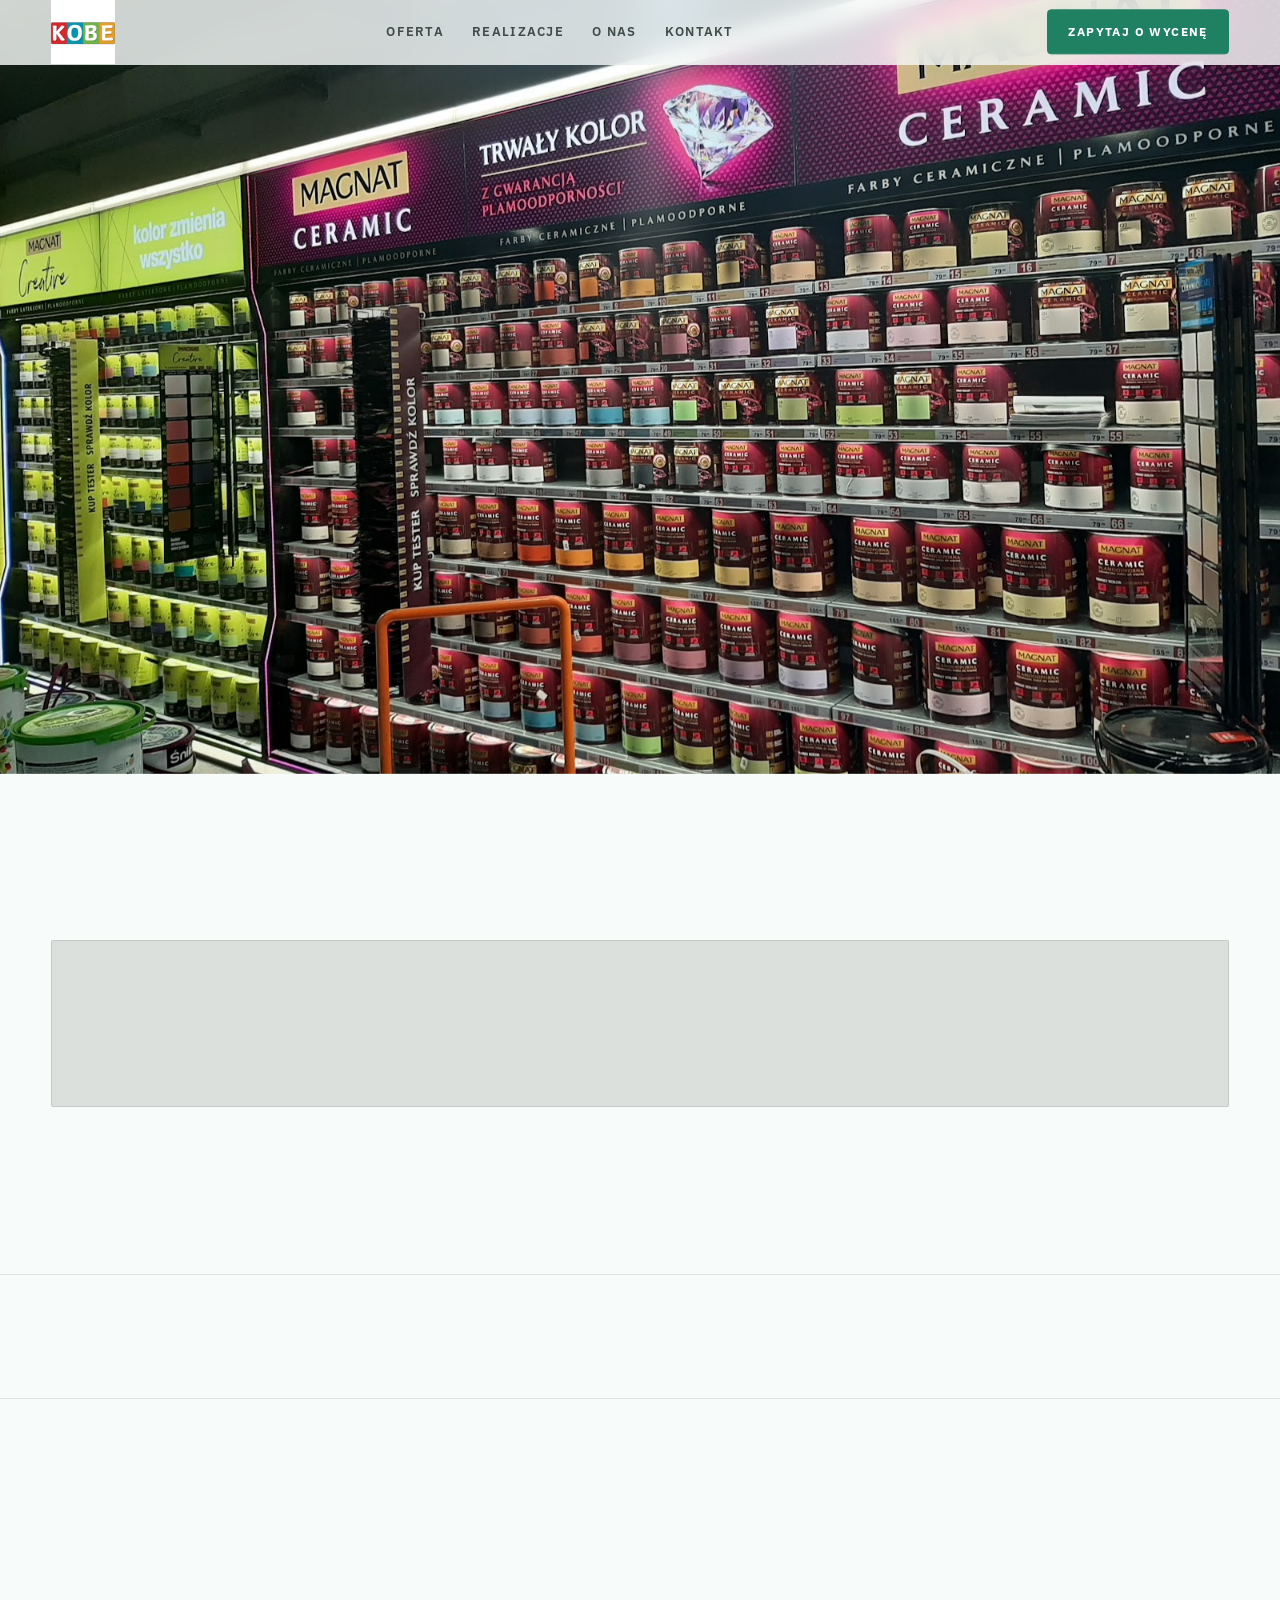
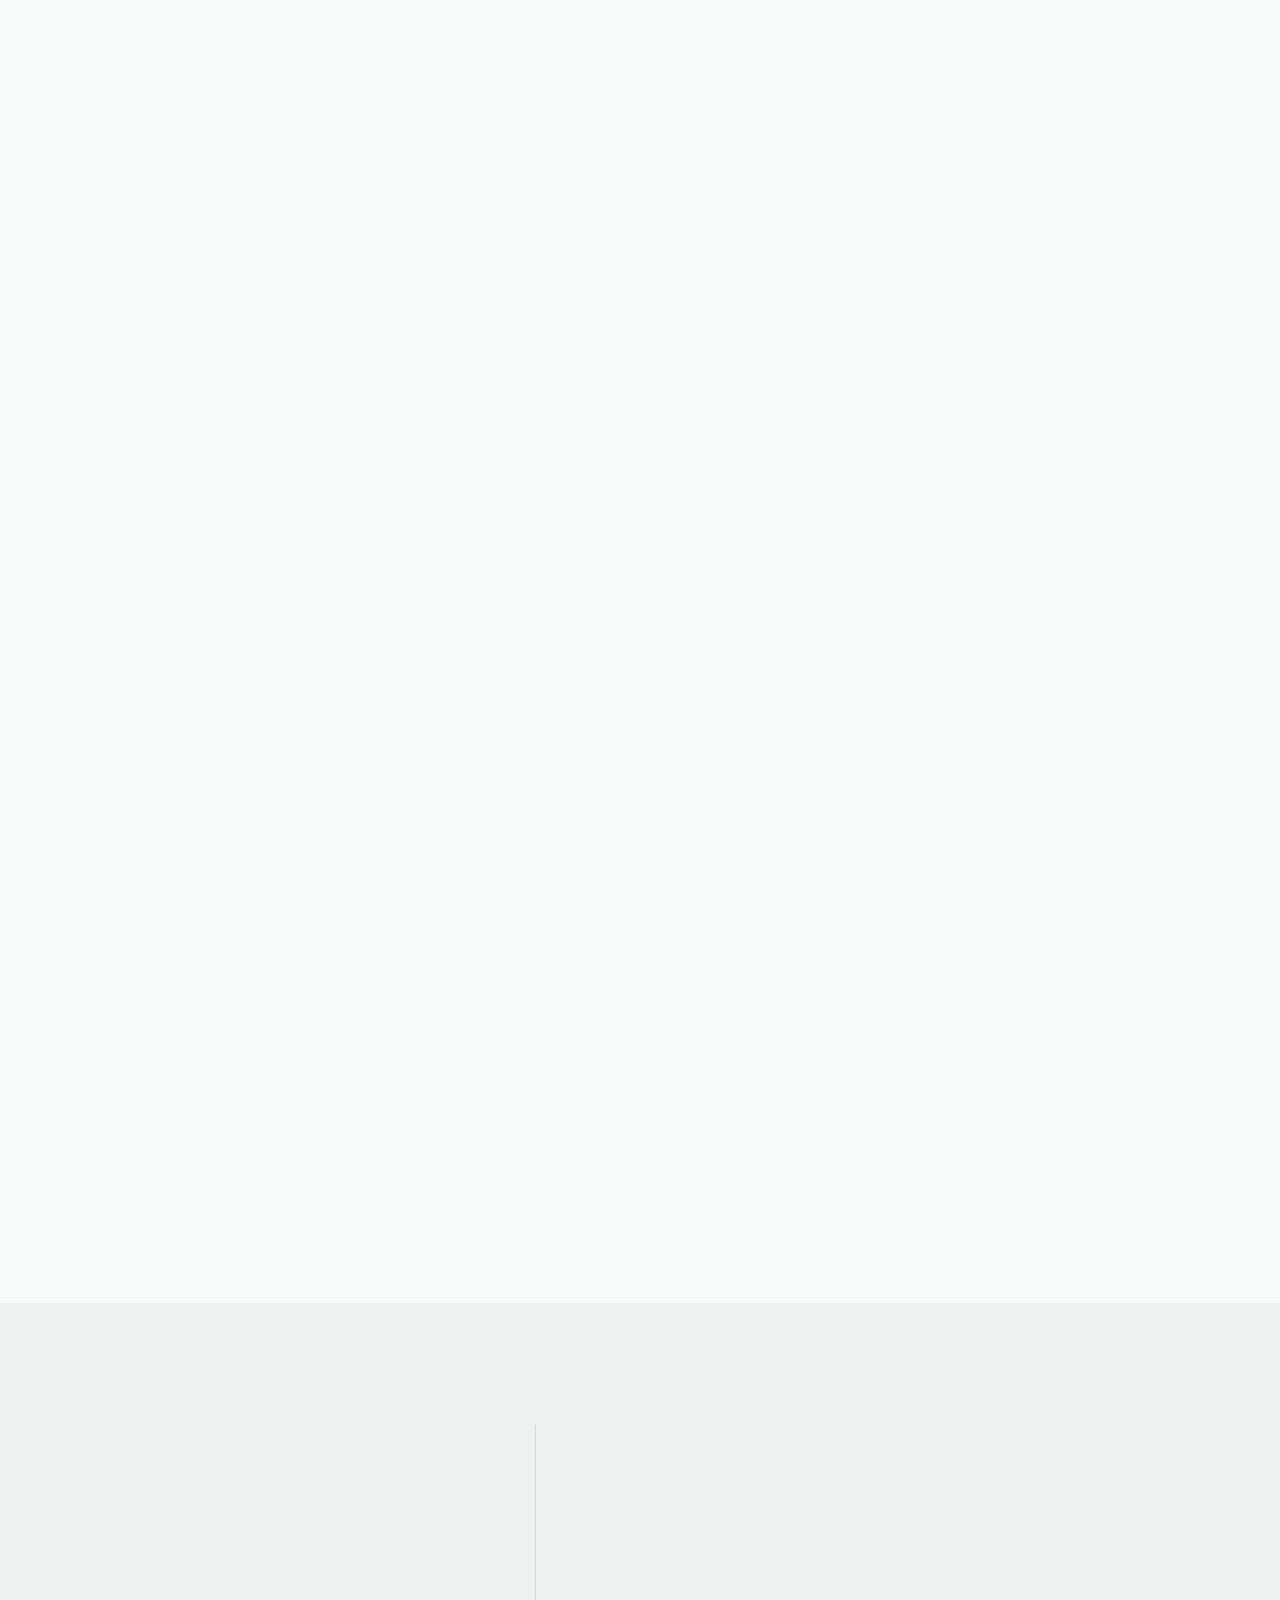
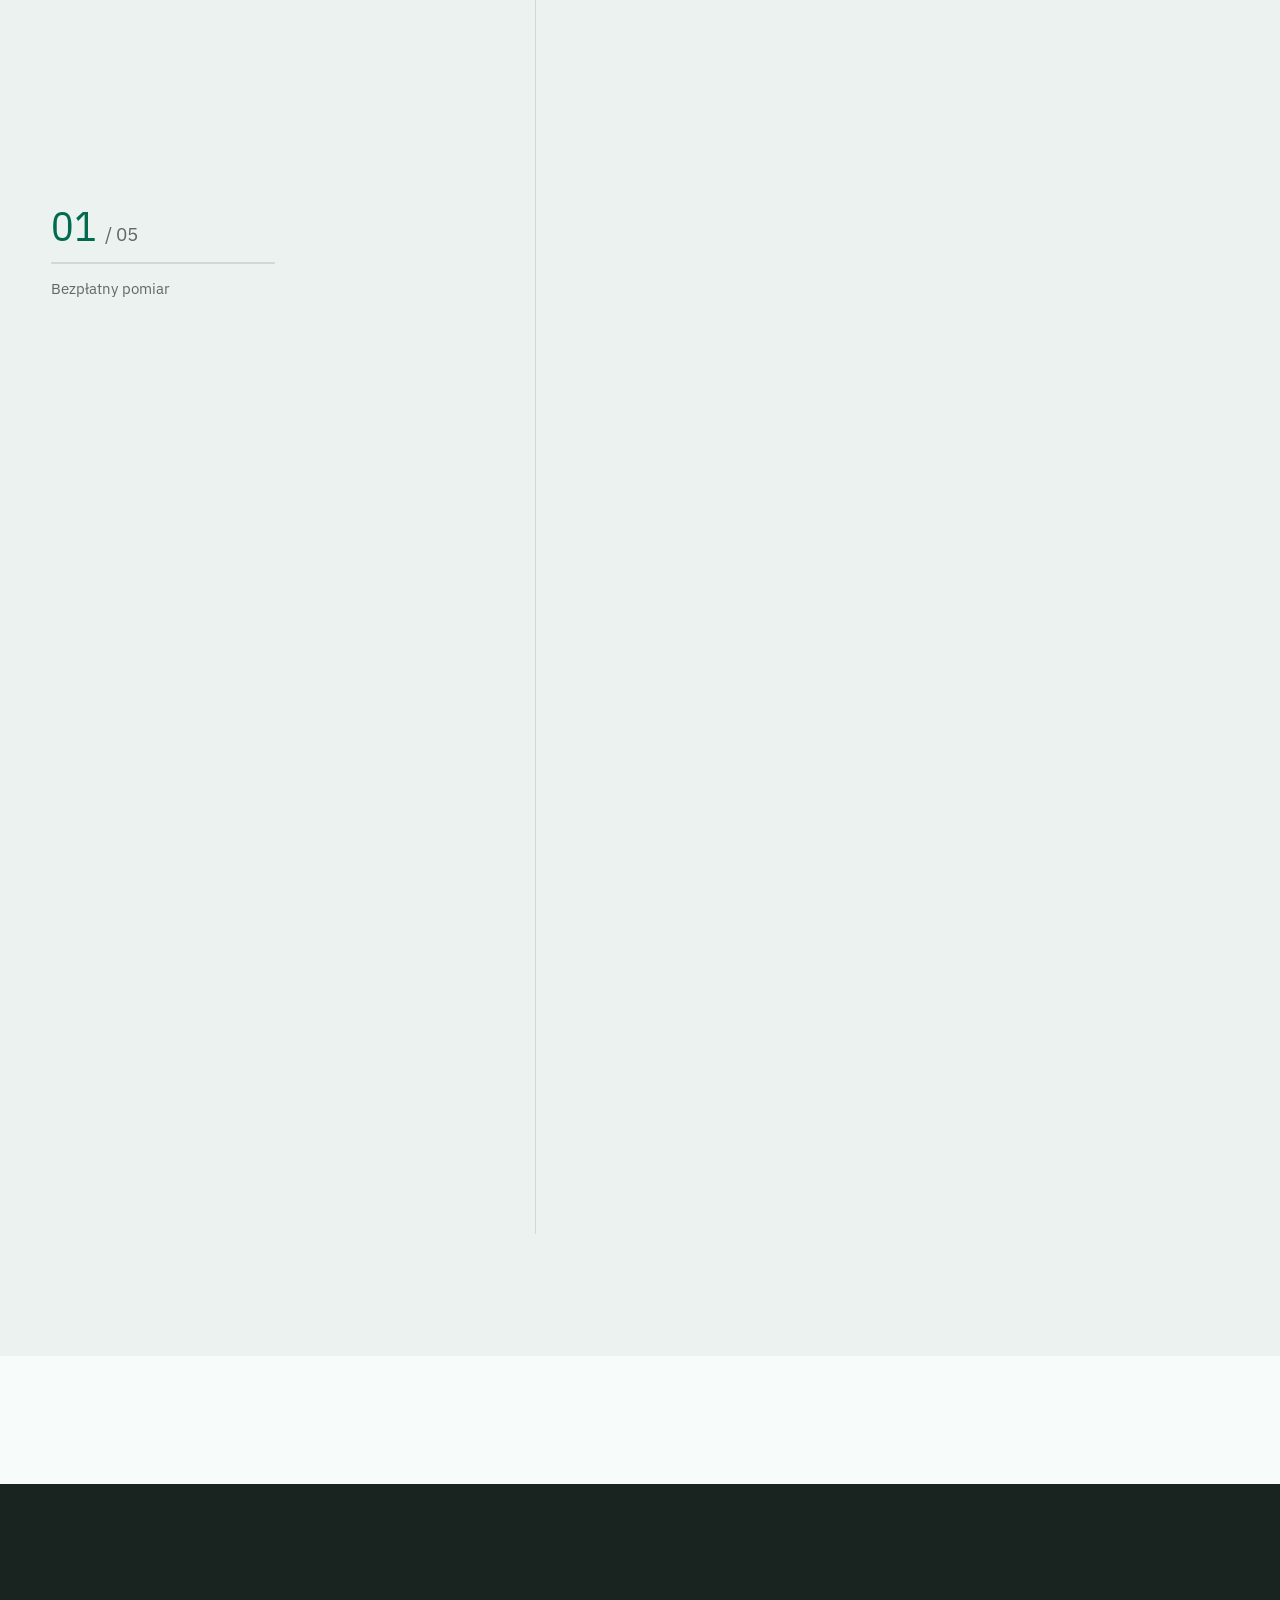
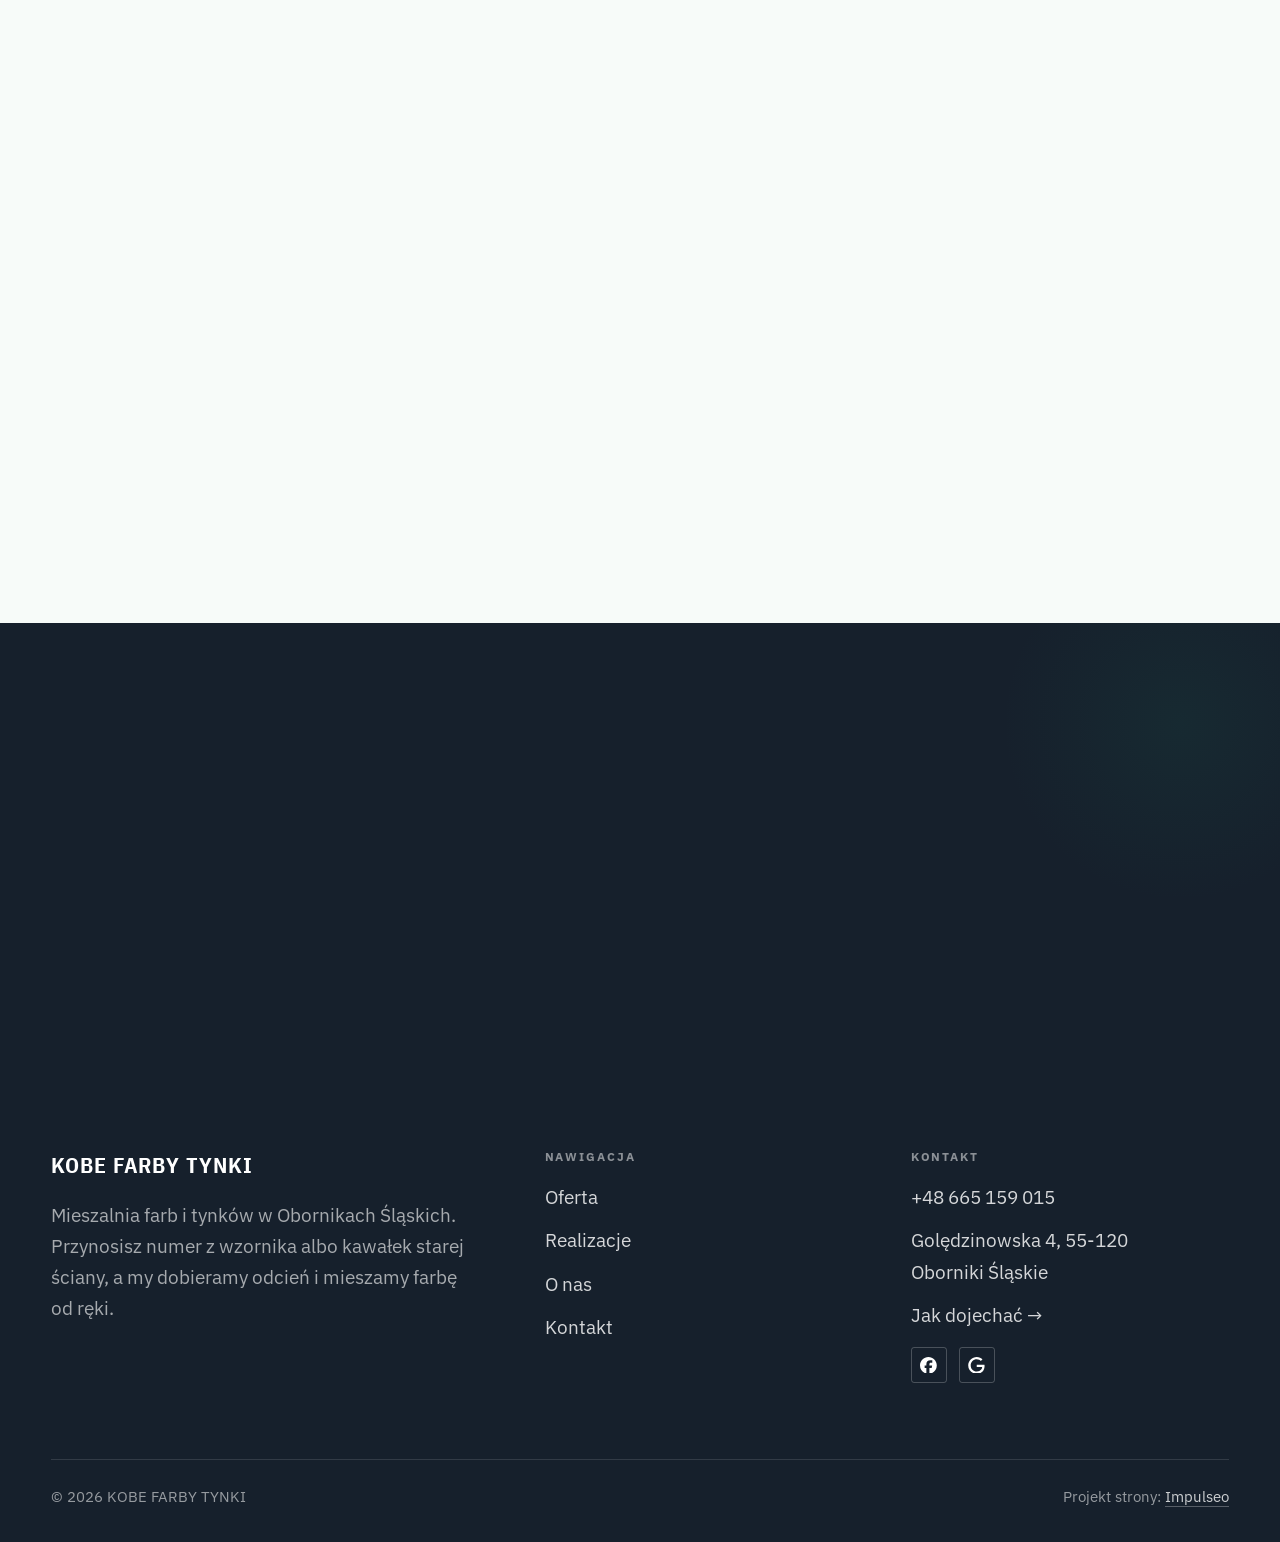
==== commit 21293611: "KOBE: hero statyczny (ściana farb zamiast rotacji z cudzym domem), plakietki hero z packa zamiast za" ====
--- a/index.html
+++ b/index.html
@@ -5,19 +5,19 @@
 <meta name="viewport" content="width=device-width, initial-scale=1.0">
 <title>KOBE FARBY TYNKI - Mieszalnia farb i tynków · Oborniki Śląskie</title>
 <meta name="description" content="KOBE FARBY TYNKI - mieszalnia farb i tynków w Obornikach Śląskich. Farby wewnętrzne i elewacyjne mieszane na miejscu, tynki dekoracyjne, narzędzia malarskie i chemia budowlana. Doradzimy, ile i czego kupić.">
-<link rel="canonical" href="https://kris20032.github.io/kobe-farby-tynki/">
+<link rel="canonical" href="https://kris20032.github.io/kobe-naprawione/">
 <meta name="robots" content="noindex, nofollow">
 <meta property="og:type" content="website">
 <meta property="og:locale" content="pl_PL">
 <meta property="og:site_name" content="KOBE FARBY TYNKI">
 <meta property="og:title" content="KOBE FARBY TYNKI - Mieszalnia farb i tynków · Oborniki Śląskie">
 <meta property="og:description" content="KOBE FARBY TYNKI - mieszalnia farb i tynków w Obornikach Śląskich. Farby wewnętrzne i elewacyjne mieszane na miejscu, tynki dekoracyjne, narzędzia malarskie i chemia budowlana. Doradzimy, ile i czego kupić.">
-<meta property="og:url" content="https://kris20032.github.io/kobe-farby-tynki/">
-<meta property="og:image" content="https://kris20032.github.io/kobe-farby-tynki/img/og.jpg">
+<meta property="og:url" content="https://kris20032.github.io/kobe-naprawione/">
+<meta property="og:image" content="https://kris20032.github.io/kobe-naprawione/img/og.jpg">
 <meta property="og:image:width" content="1200">
 <meta property="og:image:height" content="630">
 <meta name="twitter:card" content="summary_large_image">
-<script type="application/ld+json">{"@context": "https://schema.org", "@type": "LocalBusiness", "name": "KOBE FARBY TYNKI", "url": "https://kris20032.github.io/kobe-farby-tynki/", "telephone": "+48665159015", "image": "https://kris20032.github.io/kobe-farby-tynki/img/og.jpg", "areaServed": "Oborniki Śląskie", "sameAs": ["https://maps.google.com/?cid=13669414859423835637&g_mp=Cidnb29nbGUubWFwcy5wbGFjZXMudjEuUGxhY2VzLlNlYXJjaFRleHQQAhgEIAA", "https://www.facebook.com/KOBE.farb/"]}</script>
+<script type="application/ld+json">{"@context": "https://schema.org", "@type": "LocalBusiness", "name": "KOBE FARBY TYNKI", "url": "https://kris20032.github.io/kobe-naprawione/", "telephone": "+48665159015", "image": "https://kris20032.github.io/kobe-naprawione/img/og.jpg", "areaServed": "Oborniki Śląskie", "sameAs": ["https://maps.google.com/?cid=13669414859423835637&g_mp=Cidnb29nbGUubWFwcy5wbGFjZXMudjEuUGxhY2VzLlNlYXJjaFRleHQQAhgEIAA", "https://www.facebook.com/KOBE.farb/photos/"]}</script>
 <link rel="preconnect" href="https://fonts.googleapis.com">
 <link rel="preconnect" href="https://fonts.gstatic.com" crossorigin>
 <link href="https://fonts.googleapis.com/css2?family=IBM+Plex+Sans+Condensed:wght@500;600;700&family=IBM+Plex+Sans:wght@400;500;600&display=swap" rel="stylesheet">
@@ -41,13 +41,13 @@
 
 <main>
 <section class="hero-dom">
-  <img class="hd-bg" src="img/hero.jpg" fetchpriority="high" data-rotate="img/g1.jpg|img/g3.jpg" alt="KOBE FARBY TYNKI" width="1528" height="1120">
+  <img class="hd-bg" src="img/hero.jpg" fetchpriority="high" alt="KOBE FARBY TYNKI" width="1600" height="1200">
   <div class="wrap">
     <div class="hd-panel reveal">
       <span class="hd-tick" aria-hidden="true"></span>
       <span class="hd-kicker">Mieszalnia farb i tynków · od 1995</span>
       <h1 class="hd-claim">Kolor mieszamy przy Tobie, na miejscu</h1>
-      <ul class="hd-tags"><li>Pomiar</li><li>Montaż</li><li>Gwarancja</li><li>od 1995</li></ul>
+      <ul class="hd-tags"><li>Mieszanie koloru</li><li>Doradztwo</li><li>Wzorniki i testery</li><li>od 1995</li></ul>
       <div class="hd-actions">
         <a href="kontakt.html" class="btn btn-accent">Zapytaj o wycenę <span class="arr">→</span></a>
         <a href="tel:+48665159015" class="btn btn-ghost">Zadzwoń +48 665 159 015</a>
@@ -84,7 +84,7 @@
     </div>
     <div class="dom-grid">
       <article class="dom-card reveal">
-        <figure class="dom-card__img"><img src="img/g2.jpg" alt="Mieszanie farb" loading="lazy" width="1600" height="721" decoding="async"></figure>
+        <figure class="dom-card__img"><img src="img/g1.jpg" alt="Mieszanie farb" loading="lazy" width="1600" height="1066" decoding="async"></figure>
         <div class="dom-card__body">
           <h3 class="dom-card__name">Mieszanie farb</h3>
           <p class="dom-card__tag">Kolor z wzornika albo dobrany do przyniesionej próbki. Mieszamy przy Tobie, w puszce takiej wielkości, jakiej naprawdę potrzebujesz.</p>
@@ -92,7 +92,7 @@
         </div>
       </article>
       <article class="dom-card reveal">
-        <figure class="dom-card__img"><img src="img/g4.jpg" alt="Farby do wnętrz" loading="lazy" width="640" height="960" decoding="async"></figure>
+        <figure class="dom-card__img"><img src="img/g2.jpg" alt="Farby do wnętrz" loading="lazy" width="1600" height="721" decoding="async"></figure>
         <div class="dom-card__body">
           <h3 class="dom-card__name">Farby do wnętrz</h3>
           <p class="dom-card__tag">Lateksowe, ceramiczne i plamoodporne - do pokoju, do kuchni i na ściany, które trzeba często zmywać.</p>
@@ -100,7 +100,7 @@
         </div>
       </article>
       <article class="dom-card reveal">
-        <figure class="dom-card__img"><img src="img/g5.jpg" alt="Farby elewacyjne" loading="lazy" width="1548" height="648" decoding="async"></figure>
+        <figure class="dom-card__img"><img src="img/g3.jpg" alt="Farby elewacyjne" loading="lazy" width="1600" height="1184" decoding="async"></figure>
         <div class="dom-card__body">
           <h3 class="dom-card__name">Farby elewacyjne</h3>
           <p class="dom-card__tag">Farby na elewacje i cokoły, dobierane do podłoża i do tego, co już jest na ścianie.</p>
@@ -108,7 +108,7 @@
         </div>
       </article>
       <article class="dom-card reveal">
-        <figure class="dom-card__img"><img src="img/g6.jpg" alt="Tynki dekoracyjne" loading="lazy" width="1564" height="1152" decoding="async"></figure>
+        <figure class="dom-card__img"><img src="img/g4.jpg" alt="Tynki dekoracyjne" loading="lazy" width="640" height="960" decoding="async"></figure>
         <div class="dom-card__body">
           <h3 class="dom-card__name">Tynki dekoracyjne</h3>
           <p class="dom-card__tag">Tynki strukturalne, mozaikowe i efekty dekoracyjne do wnętrz. Próbkę zobaczysz, zanim zdecydujesz.</p>
@@ -116,7 +116,7 @@
         </div>
       </article>
       <article class="dom-card reveal">
-        <figure class="dom-card__img"><img src="img/g7.jpg" alt="Narzędzia malarskie" loading="lazy" width="1600" height="1066" decoding="async"></figure>
+        <figure class="dom-card__img"><img src="img/g5.jpg" alt="Narzędzia malarskie" loading="lazy" width="1600" height="721" decoding="async"></figure>
         <div class="dom-card__body">
           <h3 class="dom-card__name">Narzędzia malarskie</h3>
           <p class="dom-card__tag">Pędzle, wałki, szpachle, taśmy i folie. Osprzęt, który wytrzyma więcej niż jedno malowanie.</p>
@@ -124,7 +124,7 @@
         </div>
       </article>
       <article class="dom-card reveal">
-        <figure class="dom-card__img"><img src="img/g8.jpg" alt="Chemia budowlana" loading="lazy" width="1550" height="1130" decoding="async"></figure>
+        <figure class="dom-card__img"><img src="img/g6.jpg" alt="Chemia budowlana" loading="lazy" width="1600" height="1184" decoding="async"></figure>
         <div class="dom-card__body">
           <h3 class="dom-card__name">Chemia budowlana</h3>
           <p class="dom-card__tag">Grunty, kleje, silikony i preparaty do przygotowania ścian pod farbę albo pod tynk.</p>
@@ -157,7 +157,7 @@
   </div>
 </section>
 <section class="stopklatka" aria-hidden="true">
-  <div class="stk-bg" style="background-image:url(img/about.jpg)"></div>
+  <div class="stk-bg" style="background-image:url(img/g7.jpg)"></div>
 </section>
 <section class="opinie">
   <div class="wrap">
@@ -174,6 +174,20 @@
     </div>
   </div>
 </section>
+<section>
+  <div class="wrap">
+    <div class="head reveal">
+      <span class="eyebrow">Realizacje</span>
+      <h2>Sklep i efekty</h2>
+      <p>Nasze półki oraz elewacje pomalowane farbami, które stąd wyjechały.</p>
+    </div>
+    <div class="gallery">
+      <div class="tile t-two3 reveal"><img src="img/g8.jpg" alt="KOBE FARBY TYNKI" loading="lazy" width="1600" height="1184" decoding="async"></div>
+      <div class="tile t-third reveal"><img src="img/about.jpg" alt="KOBE FARBY TYNKI" loading="lazy" width="1600" height="721" decoding="async"></div>
+    </div>
+    <div style="margin-top:var(--space-7)" class="reveal"><a href="realizacje.html" class="btn btn-accent">Pełna galeria <span class="arr">→</span></a></div>
+  </div>
+</section>
 <section class="cta">
   <div class="wrap">
     <div class="reveal">
@@ -206,11 +220,10 @@
       <div class="foot-col">
         <h4>Kontakt</h4>
         <a href="tel:+48665159015">+48 665 159 015</a>
-        <a href="mailto:korsal@wp.pl">korsal@wp.pl</a>
         <p>Golędzinowska 4, 55-120 Oborniki Śląskie</p>
         <a href="https://maps.google.com/?cid=13669414859423835637&g_mp=Cidnb29nbGUubWFwcy5wbGFjZXMudjEuUGxhY2VzLlNlYXJjaFRleHQQAhgEIAA" target="_blank" rel="noopener">Jak dojechać →</a>
       <div class="foot-soc">
-        <a class="soc" href="https://www.facebook.com/KOBE.farb/" target="_blank" rel="noopener" aria-label="Facebook - KOBE FARBY TYNKI"><svg viewBox="0 0 24 24" aria-hidden="true" focusable="false"><path d="M9.101 23.691v-7.98H6.627v-3.667h2.474v-1.58c0-4.085 1.848-5.978 5.858-5.978.401 0 .955.042 1.468.103a8.68 8.68 0 0 1 1.141.195v3.325a8.623 8.623 0 0 0-.653-.036 26.805 26.805 0 0 0-.733-.009c-.707 0-1.259.096-1.675.309a1.686 1.686 0 0 0-.679.622c-.258.42-.374.995-.374 1.752v1.297h3.919l-.386 2.103-.287 1.564h-3.246v8.245C19.396 23.238 24 18.179 24 12.044c0-6.627-5.373-12-12-12s-12 5.373-12 12c0 5.628 3.874 10.35 9.101 11.647Z" fill="currentColor"/></svg></a>
+        <a class="soc" href="https://www.facebook.com/KOBE.farb/photos/" target="_blank" rel="noopener" aria-label="Facebook - KOBE FARBY TYNKI"><svg viewBox="0 0 24 24" aria-hidden="true" focusable="false"><path d="M9.101 23.691v-7.98H6.627v-3.667h2.474v-1.58c0-4.085 1.848-5.978 5.858-5.978.401 0 .955.042 1.468.103a8.68 8.68 0 0 1 1.141.195v3.325a8.623 8.623 0 0 0-.653-.036 26.805 26.805 0 0 0-.733-.009c-.707 0-1.259.096-1.675.309a1.686 1.686 0 0 0-.679.622c-.258.42-.374.995-.374 1.752v1.297h3.919l-.386 2.103-.287 1.564h-3.246v8.245C19.396 23.238 24 18.179 24 12.044c0-6.627-5.373-12-12-12s-12 5.373-12 12c0 5.628 3.874 10.35 9.101 11.647Z" fill="currentColor"/></svg></a>
         <a class="soc" href="https://maps.google.com/?cid=13669414859423835637&g_mp=Cidnb29nbGUubWFwcy5wbGFjZXMudjEuUGxhY2VzLlNlYXJjaFRleHQQAhgEIAA" target="_blank" rel="noopener" aria-label="Google - KOBE FARBY TYNKI"><svg viewBox="0 0 24 24" aria-hidden="true" focusable="false"><path d="M12.48 10.92v3.28h7.84c-.24 1.84-.853 3.187-1.787 4.133-1.147 1.147-2.933 2.4-6.053 2.4-4.827 0-8.6-3.893-8.6-8.72s3.773-8.72 8.6-8.72c2.6 0 4.507 1.027 5.907 2.347l2.307-2.307C18.747 1.44 16.133 0 12.48 0 5.867 0 .307 5.387.307 12s5.56 12 12.173 12c3.573 0 6.267-1.173 8.373-3.36 2.16-2.16 2.84-5.213 2.84-7.667 0-.76-.053-1.467-.173-2.053H12.48z" fill="currentColor"/></svg></a>
       </div>
       </div>
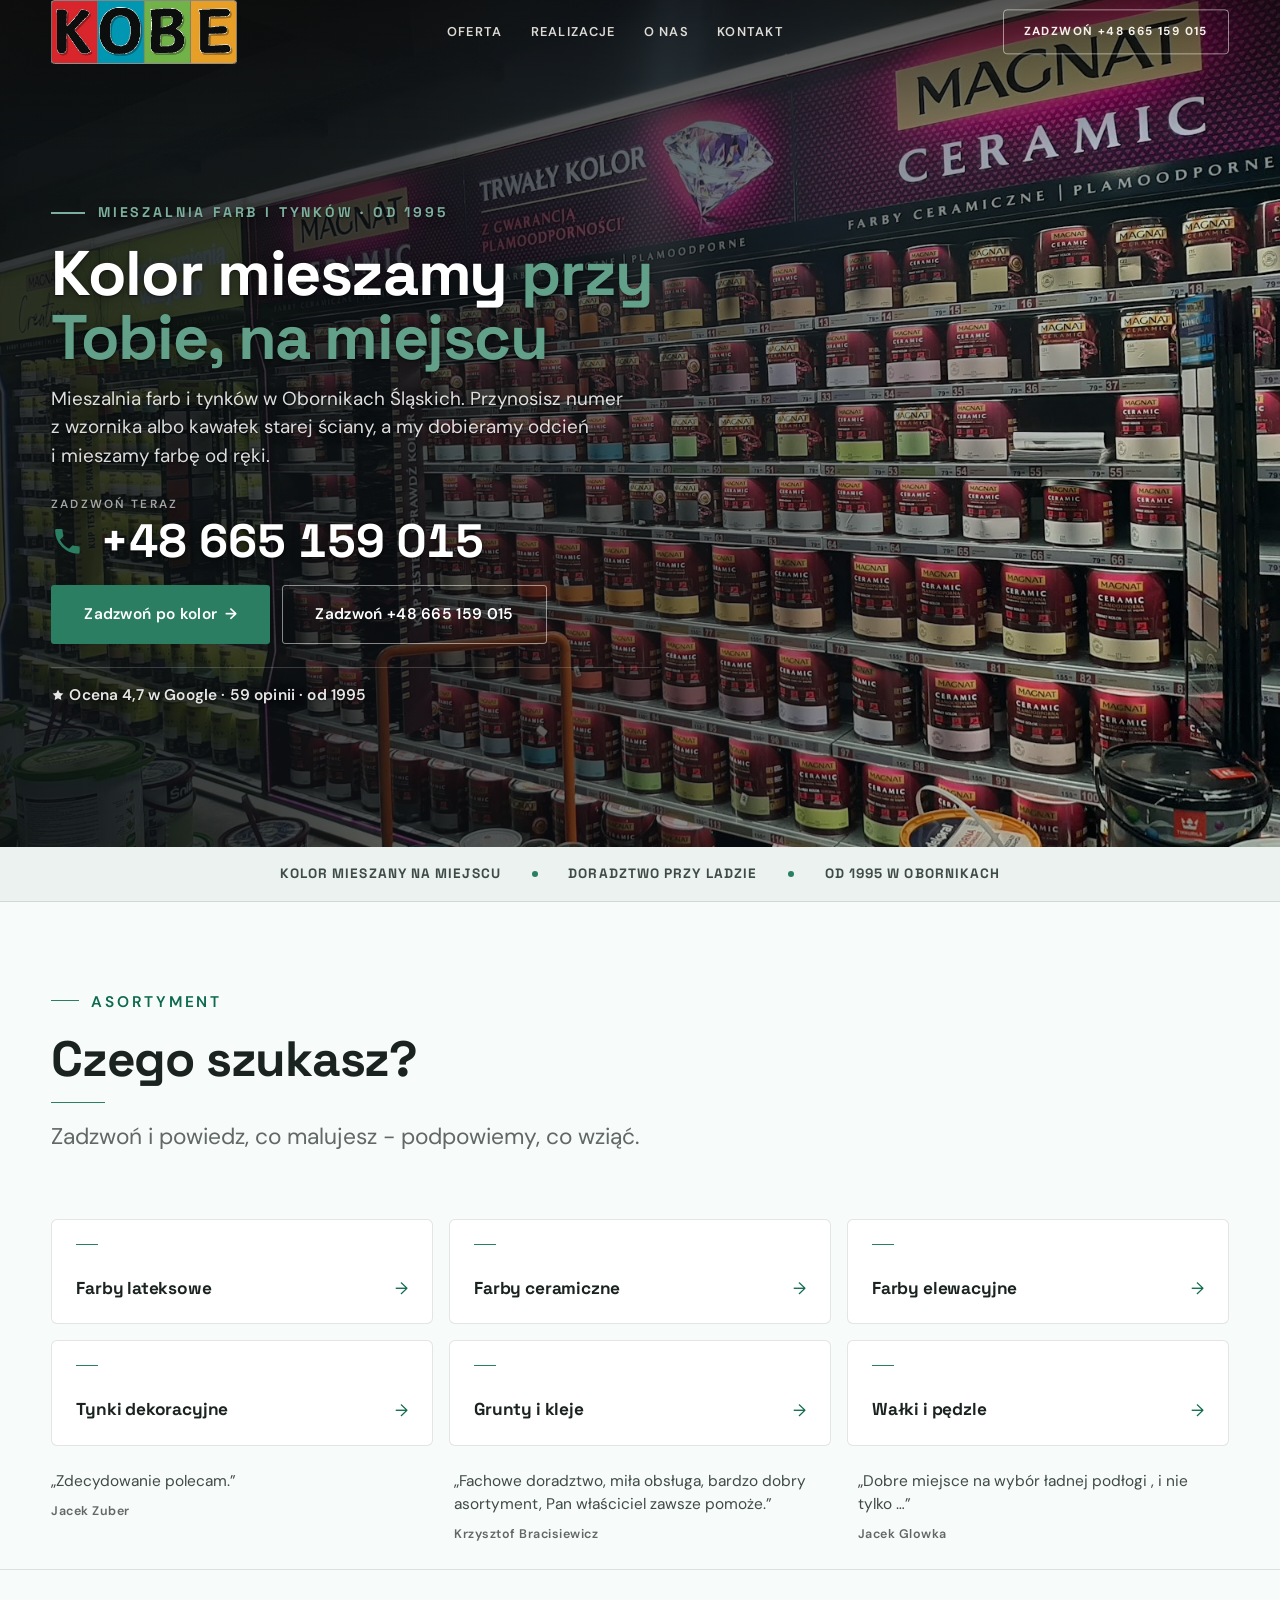
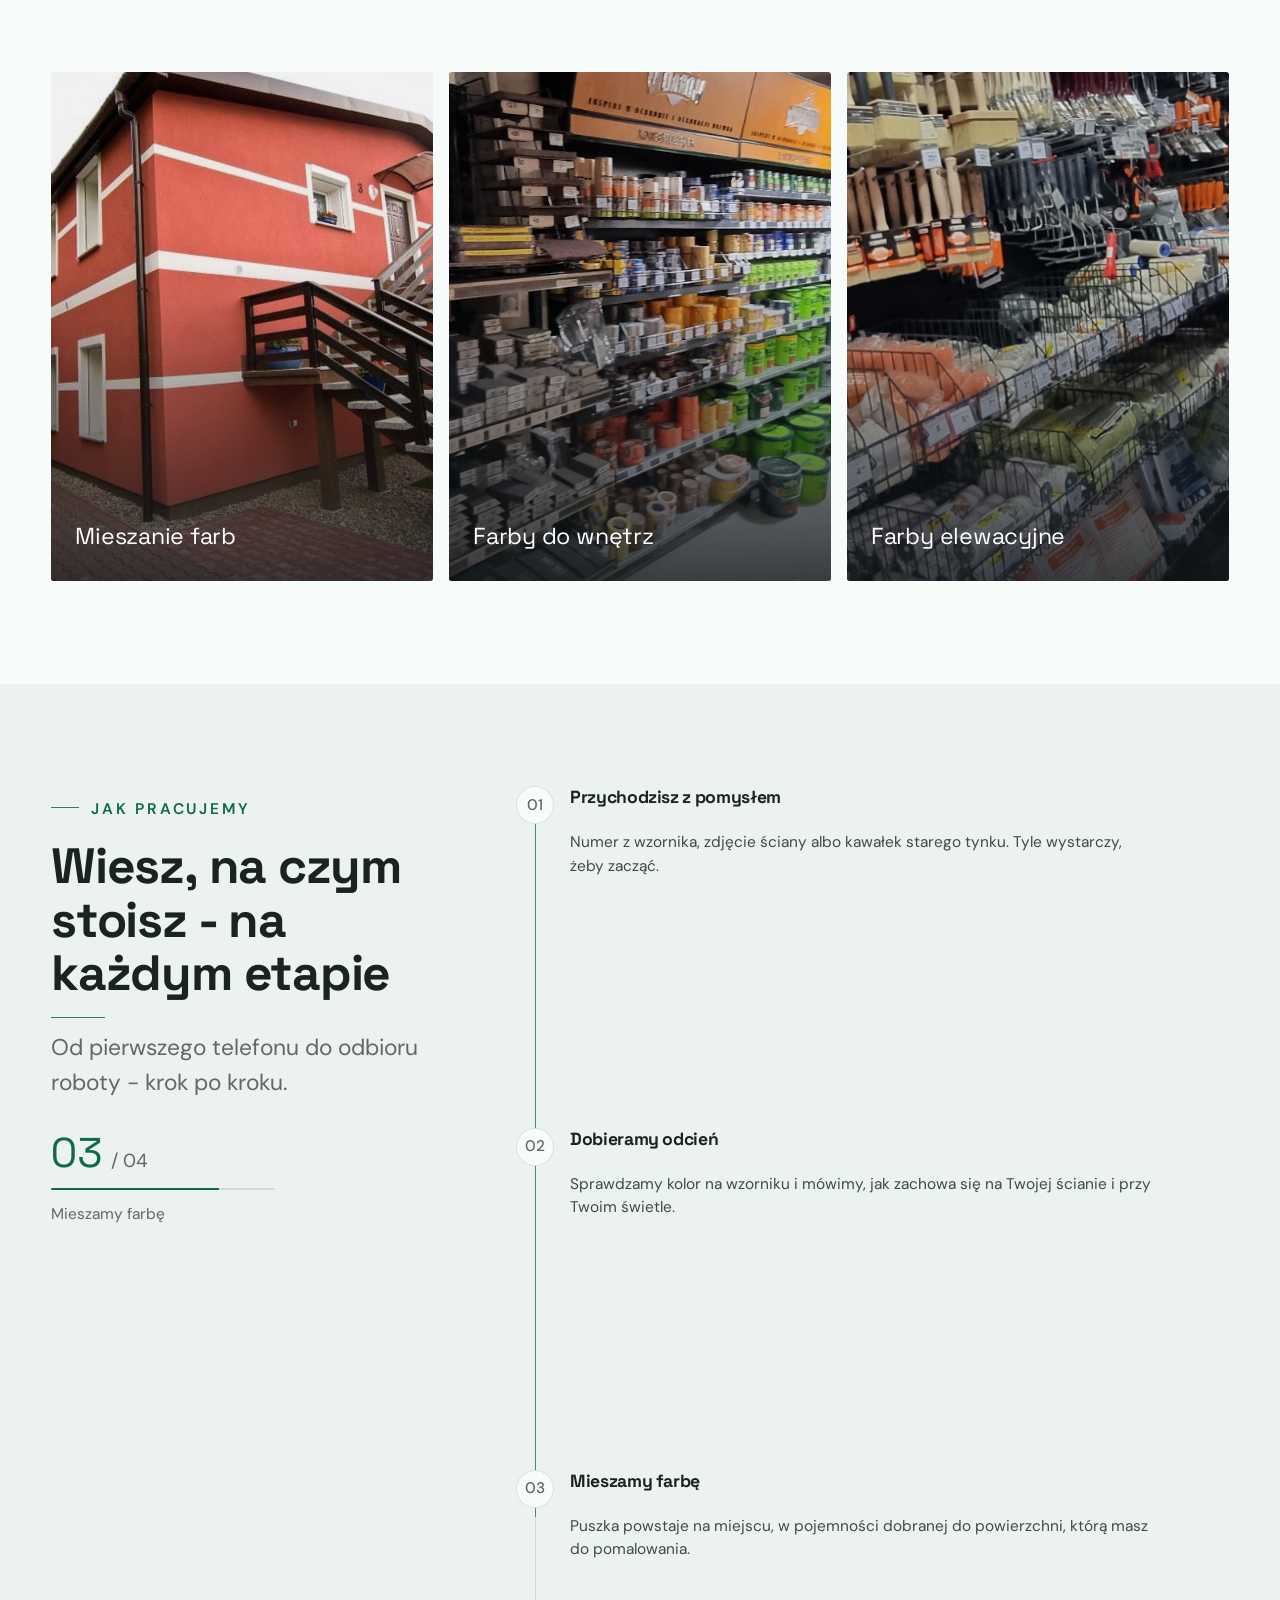
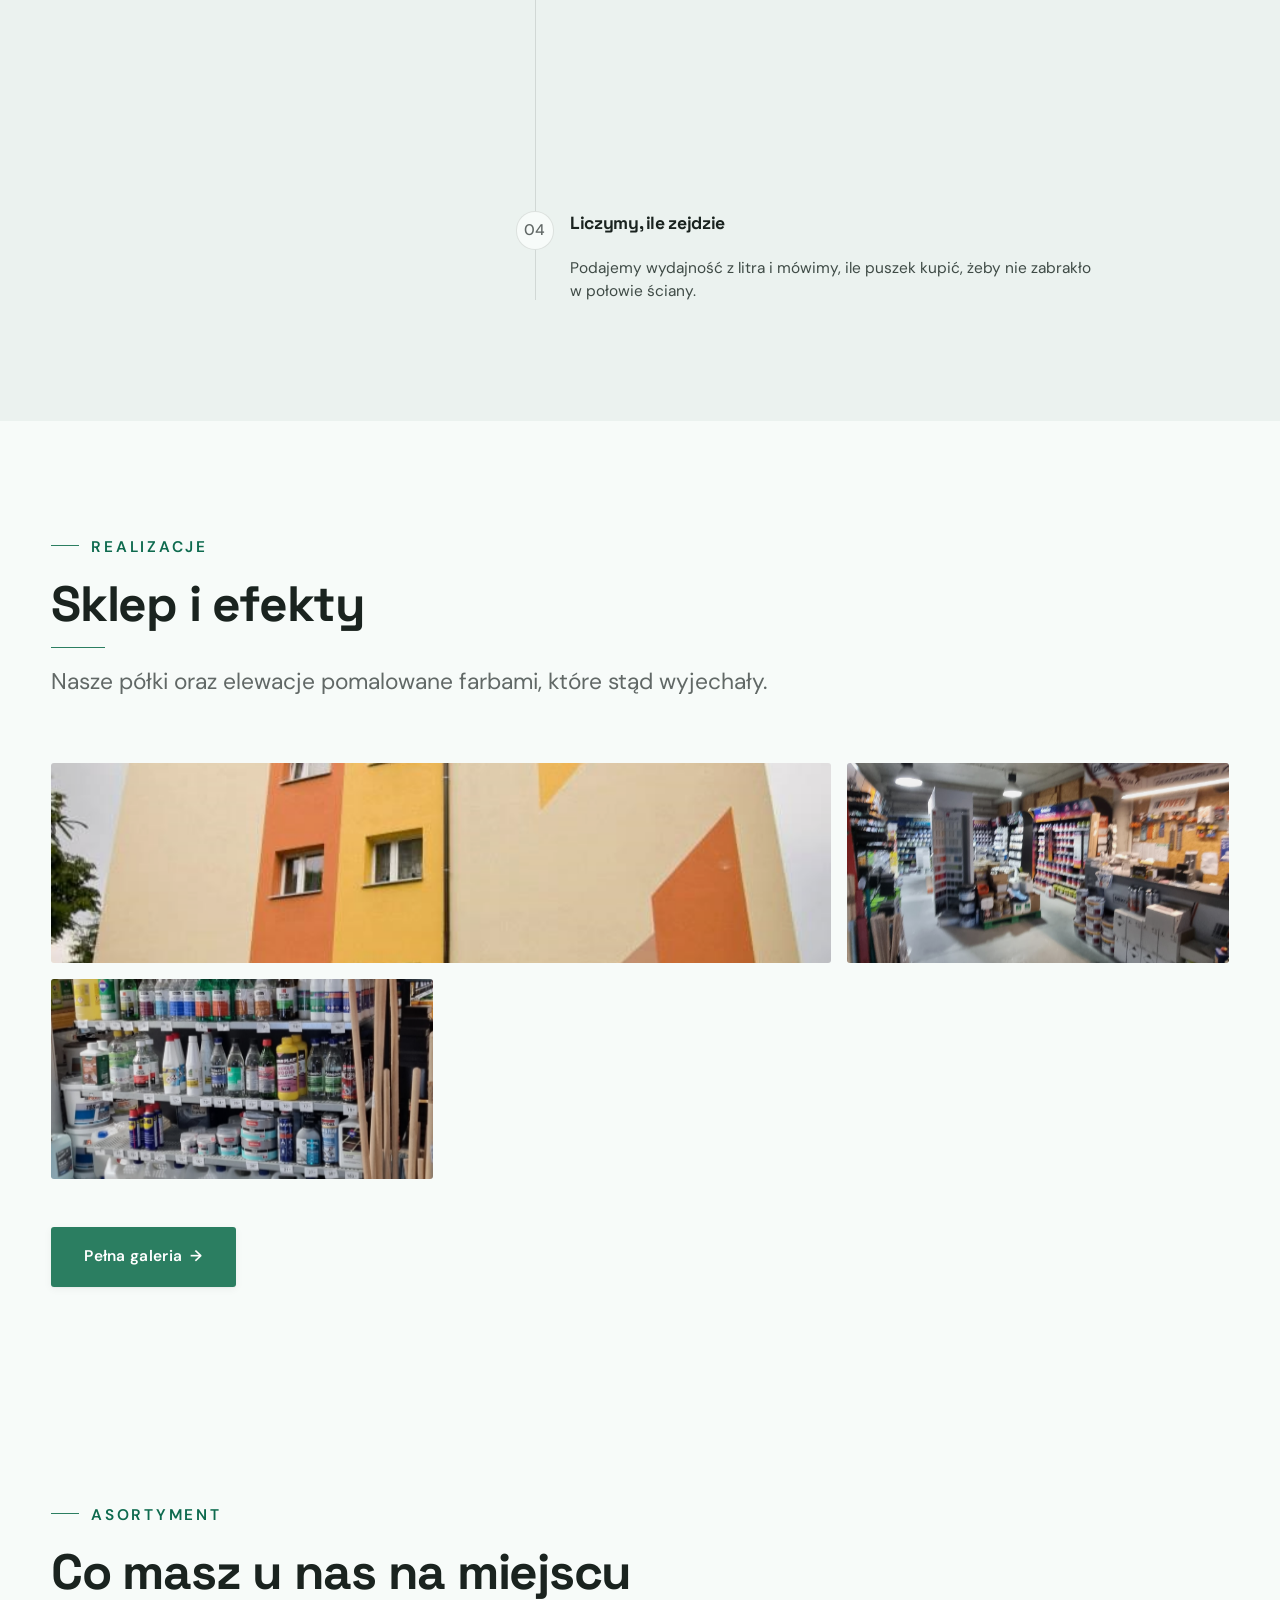
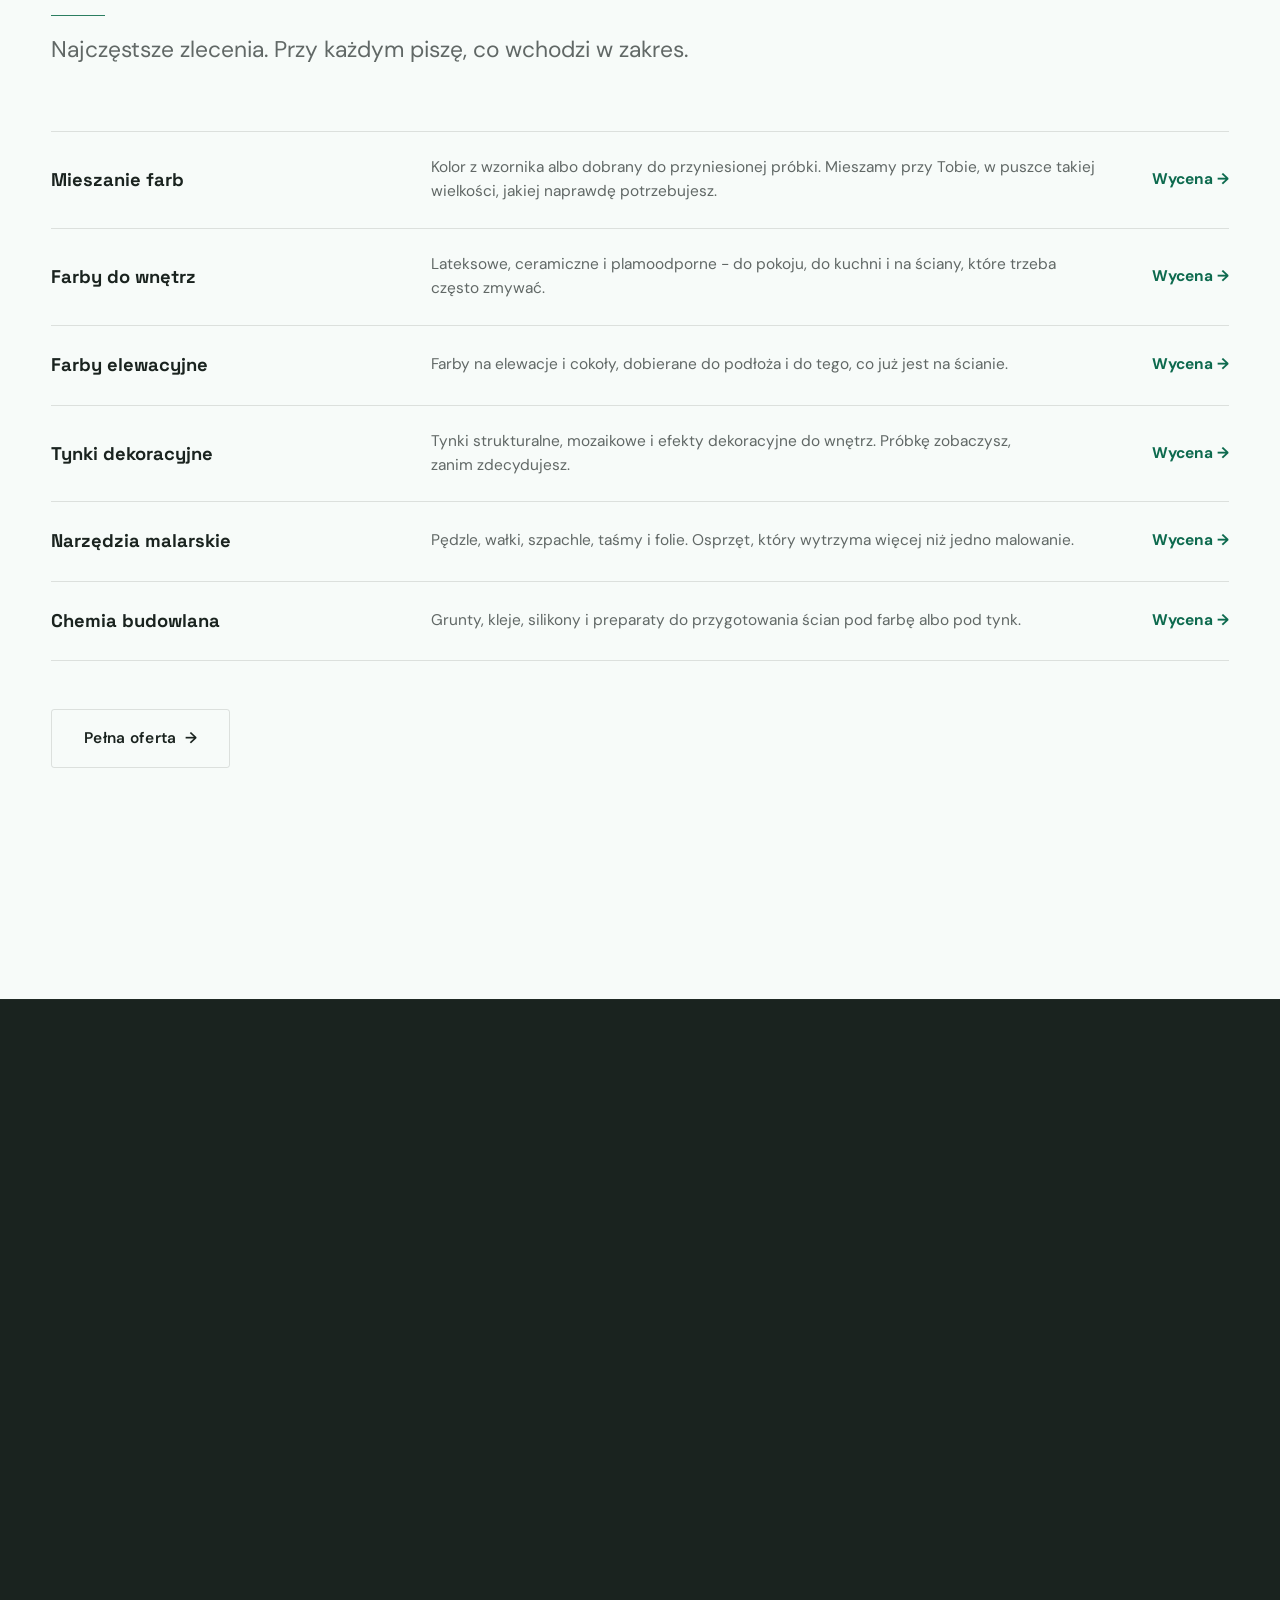
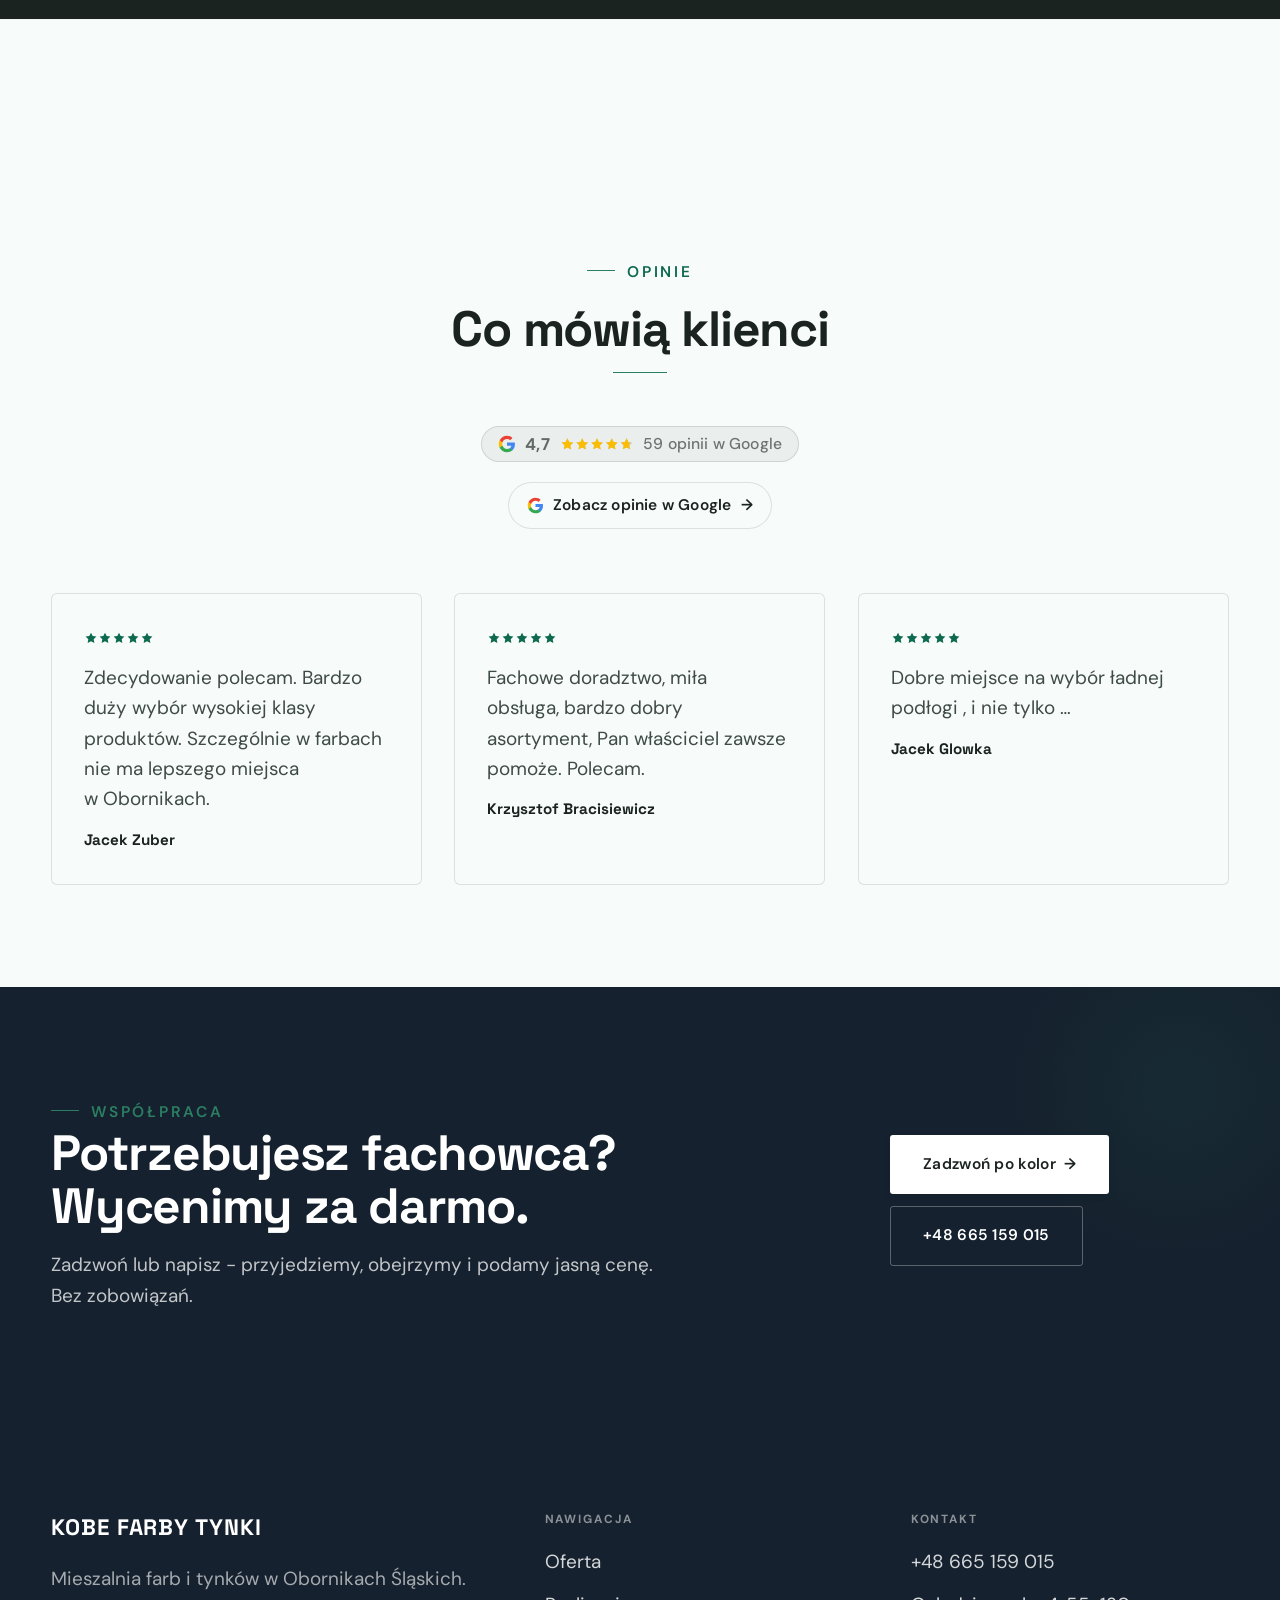
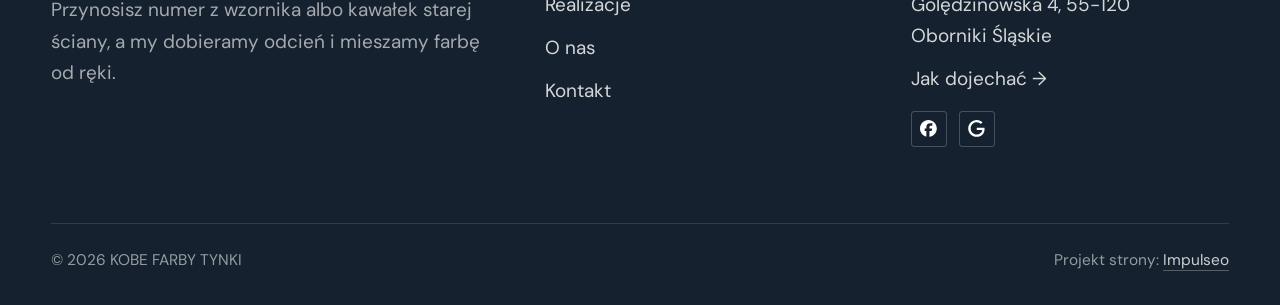
==== commit 46da91dc: "KOBE: skórka handlowa zamiast okiennej (koniec pustych pól), hasła paska i CTA z paczki, logo bez bi" ====
--- a/index.html
+++ b/index.html
@@ -20,49 +20,61 @@
 <script type="application/ld+json">{"@context": "https://schema.org", "@type": "LocalBusiness", "name": "KOBE FARBY TYNKI", "url": "https://kris20032.github.io/kobe-naprawione/", "telephone": "+48665159015", "image": "https://kris20032.github.io/kobe-naprawione/img/og.jpg", "areaServed": "Oborniki Śląskie", "sameAs": ["https://maps.google.com/?cid=13669414859423835637&g_mp=Cidnb29nbGUubWFwcy5wbGFjZXMudjEuUGxhY2VzLlNlYXJjaFRleHQQAhgEIAA", "https://www.facebook.com/KOBE.farb/photos/"]}</script>
 <link rel="preconnect" href="https://fonts.googleapis.com">
 <link rel="preconnect" href="https://fonts.gstatic.com" crossorigin>
-<link href="https://fonts.googleapis.com/css2?family=IBM+Plex+Sans+Condensed:wght@500;600;700&family=IBM+Plex+Sans:wght@400;500;600&display=swap" rel="stylesheet">
-<link rel="stylesheet" href="assets/styles.css?v=325531c0">
+<link href="https://fonts.googleapis.com/css2?family=Space+Grotesk:wght@500;600;700&family=DM+Sans:opsz,wght@9..40,400;9..40,500;9..40,600&display=swap" rel="stylesheet">
+<link rel="stylesheet" href="assets/styles.css?v=e2457033">
 </head>
 <body>
 
 <header class="nav">
   <div class="wrap nav-inner">
-    <a class="brand brand-has-logo" href="index.html"><img class="brand-logo" src="img/logo.jpg" alt="KOBE FARBY TYNKI" width="720" height="720" decoding="async"></a>
+    <a class="brand brand-has-logo" href="index.html"><img class="brand-logo" src="img/logo.png" alt="KOBE FARBY TYNKI" width="720" height="248" decoding="async"></a>
     <nav class="nav-links">
       <a href="oferta.html">Oferta</a>
       <a href="realizacje.html">Realizacje</a>
       <a href="o-nas.html">O nas</a>
       <a href="kontakt.html">Kontakt</a>
-      <a href="kontakt.html" class="btn btn-accent">Zapytaj o wycenę</a>
+      <a href="tel:+48665159015" class="btn btn-accent">Zadzwoń +48 665 159 015</a>
     </nav>
     <button class="nav-toggle" aria-label="Menu"><span></span><span></span><span></span></button>
   </div>
 </header>
 
 <main>
-<section class="hero-dom">
-  <img class="hd-bg" src="img/hero.jpg" fetchpriority="high" alt="KOBE FARBY TYNKI" width="1600" height="1200">
-  <div class="wrap">
-    <div class="hd-panel reveal">
-      <span class="hd-tick" aria-hidden="true"></span>
-      <span class="hd-kicker">Mieszalnia farb i tynków · od 1995</span>
-      <h1 class="hd-claim">Kolor mieszamy przy Tobie, na miejscu</h1>
-      <ul class="hd-tags"><li>Mieszanie koloru</li><li>Doradztwo</li><li>Wzorniki i testery</li><li>od 1995</li></ul>
-      <div class="hd-actions">
-        <a href="kontakt.html" class="btn btn-accent">Zapytaj o wycenę <span class="arr">→</span></a>
-        <a href="tel:+48665159015" class="btn btn-ghost">Zadzwoń +48 665 159 015</a>
-      </div>
-      <p class="hd-rating"><span class="g-badge"><svg class="gb-ico" viewBox="0 0 24 24" width="18" height="18" aria-hidden="true"><path fill="#4285F4" d="M22.56 12.25c0-.78-.07-1.53-.2-2.25H12v4.26h5.92c-.26 1.37-1.04 2.53-2.21 3.31v2.77h3.57c2.08-1.92 3.28-4.74 3.28-8.09z"/><path fill="#34A853" d="M12 23c2.97 0 5.46-.98 7.28-2.66l-3.57-2.77c-.98.66-2.23 1.06-3.71 1.06-2.86 0-5.29-1.93-6.16-4.53H2.18v2.84C3.99 20.53 7.7 23 12 23z"/><path fill="#FBBC05" d="M5.84 14.09c-.22-.66-.35-1.36-.35-2.09s.13-1.43.35-2.09V7.07H2.18C1.43 8.55 1 10.22 1 12s.43 3.45 1.18 4.93l2.85-2.22.81-.62z"/><path fill="#EA4335" d="M12 5.38c1.62 0 3.06.56 4.21 1.64l3.15-3.15C17.45 2.09 14.97 1 12 1 7.7 1 3.99 3.47 2.18 7.07l3.66 2.84c.87-2.6 3.3-4.53 6.16-4.53z"/></svg><b class="gb-ocena">4,7</b><svg class="gb-stars" viewBox="0 0 90 18" width="74" height="14.8" aria-hidden="true"><g fill="currentColor" opacity=".26"><path transform="translate(0,0)" d="M9 1.6l2.2 4.46 4.92.72-3.56 3.47.84 4.9L9 12.74l-4.4 2.31.84-4.9L1.88 6.68l4.92-.72L9 1.6Z"/><path transform="translate(18,0)" d="M9 1.6l2.2 4.46 4.92.72-3.56 3.47.84 4.9L9 12.74l-4.4 2.31.84-4.9L1.88 6.68l4.92-.72L9 1.6Z"/><path transform="translate(36,0)" d="M9 1.6l2.2 4.46 4.92.72-3.56 3.47.84 4.9L9 12.74l-4.4 2.31.84-4.9L1.88 6.68l4.92-.72L9 1.6Z"/><path transform="translate(54,0)" d="M9 1.6l2.2 4.46 4.92.72-3.56 3.47.84 4.9L9 12.74l-4.4 2.31.84-4.9L1.88 6.68l4.92-.72L9 1.6Z"/><path transform="translate(72,0)" d="M9 1.6l2.2 4.46 4.92.72-3.56 3.47.84 4.9L9 12.74l-4.4 2.31.84-4.9L1.88 6.68l4.92-.72L9 1.6Z"/></g><clipPath id="gs940"><rect x="0" y="0" width="84.6" height="18"/></clipPath><g fill="#FBBC04" clip-path="url(#gs940)"><path transform="translate(0,0)" d="M9 1.6l2.2 4.46 4.92.72-3.56 3.47.84 4.9L9 12.74l-4.4 2.31.84-4.9L1.88 6.68l4.92-.72L9 1.6Z"/><path transform="translate(18,0)" d="M9 1.6l2.2 4.46 4.92.72-3.56 3.47.84 4.9L9 12.74l-4.4 2.31.84-4.9L1.88 6.68l4.92-.72L9 1.6Z"/><path transform="translate(36,0)" d="M9 1.6l2.2 4.46 4.92.72-3.56 3.47.84 4.9L9 12.74l-4.4 2.31.84-4.9L1.88 6.68l4.92-.72L9 1.6Z"/><path transform="translate(54,0)" d="M9 1.6l2.2 4.46 4.92.72-3.56 3.47.84 4.9L9 12.74l-4.4 2.31.84-4.9L1.88 6.68l4.92-.72L9 1.6Z"/><path transform="translate(72,0)" d="M9 1.6l2.2 4.46 4.92.72-3.56 3.47.84 4.9L9 12.74l-4.4 2.31.84-4.9L1.88 6.68l4.92-.72L9 1.6Z"/></g></svg><span class="gb-txt">59 opinii w Google</span></span></p>
-    </div>
-  </div>
-</section>
-<section class="dom-statband">
-  <div class="wrap">
-    <div class="dom-stats">
-      <div class="dom-stat reveal"><div class="ds-num">mieszany od ręki</div><div class="ds-lab">Kolor</div></div>
-      <div class="dom-stat reveal"><div class="ds-num">wewnętrzne i elewacyjne</div><div class="ds-lab">Farby</div></div>
-      <div class="dom-stat reveal"><div class="ds-num">dekoracyjne</div><div class="ds-lab">Tynki</div></div>
-      <div class="dom-stat reveal"><div class="ds-num">co i ile kupić</div><div class="ds-lab">Doradzimy</div></div>
+<section class="hero-fach">
+  <img class="hf-photo" src="img/hero.jpg" fetchpriority="high" alt="KOBE FARBY TYNKI" width="1600" height="1200">
+  <div class="hf-panel">
+    <div class="hf-inner">
+      <span class="hf-kicker">Mieszalnia farb i tynków · od 1995</span>
+      <h1 class="hf-title">Kolor mieszamy <em>przy Tobie, na miejscu</em></h1>
+      <p class="hf-lead">Mieszalnia farb i tynków w Obornikach Śląskich. Przynosisz numer z wzornika albo kawałek starej ściany, a my dobieramy odcień i mieszamy farbę od ręki.</p>
+      <a class="hf-phone" href="tel:+48665159015"><span class="hf-phone-lab">Zadzwoń teraz</span><span class="hf-phone-num"><svg class="ico-tel" width="16" height="16" viewBox="0 0 24 24" fill="none" aria-hidden="true"><path d="M6.6 10.8a15.5 15.5 0 0 0 6.6 6.6l2.2-2.2a1 1 0 0 1 1-.24 11.4 11.4 0 0 0 3.6.58 1 1 0 0 1 1 1V20a1 1 0 0 1-1 1A17 17 0 0 1 3 4a1 1 0 0 1 1-1h3.5a1 1 0 0 1 1 1c0 1.25.2 2.46.58 3.6a1 1 0 0 1-.25 1l-2.23 2.2Z" fill="currentColor"/></svg> +48 665 159 015</span></a>
+      <div class="hf-actions">
+        <a href="kontakt.html" class="btn btn-accent">Zadzwoń po kolor <span class="arr">→</span></a>
+        <a href="tel:+48665159015" class="btn btn-ghost hf-ghost">Zadzwoń +48 665 159 015</a>
+      </div>
+      <div class="hf-trust"><svg class="ico-star" width="14" height="14" viewBox="0 0 24 24" style="vertical-align:-2px" aria-hidden="true"><path d="M12 2.8l2.85 5.8 6.4.93-4.63 4.5 1.1 6.37L12 17.4l-5.72 3 1.1-6.37-4.63-4.5 6.4-.93L12 2.8Z" fill="currentColor"/></svg> Ocena 4,7 w Google · 59 opinii · od 1995</div>
+    </div>
+  </div>
+</section>
+<section class="fach-promise">
+  <div class="wrap">
+    <ul class="fp-row reveal"><li>Kolor mieszany na miejscu</li><li>Doradztwo przy ladzie</li><li>Od 1995 w Obornikach</li></ul>
+  </div>
+</section>
+<section class="objawy">
+  <div class="wrap">
+    <div class="head reveal">
+      <span class="eyebrow">Asortyment</span>
+      <h2>Czego szukasz?</h2>
+      <p>Zadzwoń i powiedz, co malujesz - podpowiemy, co wziąć.</p>
+    </div>
+    <div class="obj-grid">
+      <a class="obj-tile reveal" href="kontakt.html"><span class="ot-row"><span class="ot-name">Farby lateksowe</span><span class="ot-arr" aria-hidden="true">→</span></span></a>
+      <a class="obj-tile reveal" href="kontakt.html"><span class="ot-row"><span class="ot-name">Farby ceramiczne</span><span class="ot-arr" aria-hidden="true">→</span></span></a>
+      <a class="obj-tile reveal" href="kontakt.html"><span class="ot-row"><span class="ot-name">Farby elewacyjne</span><span class="ot-arr" aria-hidden="true">→</span></span></a>
+      <a class="obj-tile reveal" href="kontakt.html"><span class="ot-row"><span class="ot-name">Tynki dekoracyjne</span><span class="ot-arr" aria-hidden="true">→</span></span></a>
+      <a class="obj-tile reveal" href="kontakt.html"><span class="ot-row"><span class="ot-name">Grunty i kleje</span><span class="ot-arr" aria-hidden="true">→</span></span></a>
+      <a class="obj-tile reveal" href="kontakt.html"><span class="ot-row"><span class="ot-name">Wałki i pędzle</span><span class="ot-arr" aria-hidden="true">→</span></span></a>
     </div>
   </div>
 </section>
@@ -75,89 +87,72 @@
     </div>
   </div>
 </section>
-<section class="dom-products" id="produkty">
+<section class="gateways-band">
+  <div class="wrap">
+    <div class="gateways">
+      <a href="oferta.html" class="gateway reveal"><img src="img/g1.jpg" alt="Mieszanie farb" loading="lazy" width="1600" height="1066" decoding="async"><span class="g-ttl">Mieszanie farb</span></a>
+      <a href="oferta.html" class="gateway reveal"><img src="img/g2.jpg" alt="Farby do wnętrz" loading="lazy" width="1600" height="721" decoding="async"><span class="g-ttl">Farby do wnętrz</span></a>
+      <a href="oferta.html" class="gateway reveal"><img src="img/g3.jpg" alt="Farby elewacyjne" loading="lazy" width="1600" height="1184" decoding="async"><span class="g-ttl">Farby elewacyjne</span></a>
+    </div>
+  </div>
+</section>
+<section class="proces proces-os fachowcy">
+  <div class="wrap proc-grid">
+    <div class="proc-side">
+      <div class="head reveal">
+        <span class="eyebrow">Jak pracujemy</span>
+        <h2>Wiesz, na czym stoisz - na każdym etapie</h2>
+        <p>Od pierwszego telefonu do odbioru roboty - krok po kroku.</p>
+      </div>
+      <div class="proc-count" aria-hidden="true"><span class="pc-cur">01</span><span class="pc-all">/ 04</span></div>
+      <div class="proc-bar" aria-hidden="true"><i></i></div>
+      <p class="proc-now" aria-hidden="true">Przychodzisz z pomysłem</p>
+    </div>
+    <ol class="proces-line">
+      <li class="reveal"><span class="pno">01</span><h3>Przychodzisz z pomysłem</h3><p>Numer z wzornika, zdjęcie ściany albo kawałek starego tynku. Tyle wystarczy, żeby zacząć.</p></li>
+      <li class="reveal"><span class="pno">02</span><h3>Dobieramy odcień</h3><p>Sprawdzamy kolor na wzorniku i mówimy, jak zachowa się na Twojej ścianie i przy Twoim świetle.</p></li>
+      <li class="reveal"><span class="pno">03</span><h3>Mieszamy farbę</h3><p>Puszka powstaje na miejscu, w pojemności dobranej do powierzchni, którą masz do pomalowania.</p></li>
+      <li class="reveal"><span class="pno">04</span><h3>Liczymy, ile zejdzie</h3><p>Podajemy wydajność z litra i mówimy, ile puszek kupić, żeby nie zabrakło w połowie ściany.</p></li>
+    </ol>
+  </div>
+</section>
+<section>
+  <div class="wrap">
+    <div class="head reveal">
+      <span class="eyebrow">Realizacje</span>
+      <h2>Sklep i efekty</h2>
+      <p>Nasze półki oraz elewacje pomalowane farbami, które stąd wyjechały.</p>
+    </div>
+    <div class="gallery">
+      <div class="tile t-two3 reveal"><img src="img/g4.jpg" alt="KOBE FARBY TYNKI" loading="lazy" width="640" height="960" decoding="async"></div>
+      <div class="tile t-third reveal"><img src="img/g5.jpg" alt="KOBE FARBY TYNKI" loading="lazy" width="1600" height="721" decoding="async"></div>
+      <div class="tile t-third reveal"><img src="img/g6.jpg" alt="KOBE FARBY TYNKI" loading="lazy" width="1600" height="1184" decoding="async"></div>
+      <div class="tile t-third reveal"><img src="img/g7.jpg" alt="KOBE FARBY TYNKI" loading="lazy" width="1600" height="1066" decoding="async"></div>
+      <div class="tile t-third reveal"><img src="img/g8.jpg" alt="KOBE FARBY TYNKI" loading="lazy" width="1600" height="1184" decoding="async"></div>
+    </div>
+    <div style="margin-top:var(--space-7)" class="reveal"><a href="realizacje.html" class="btn btn-accent">Pełna galeria <span class="arr">→</span></a></div>
+  </div>
+</section>
+<section class="fach-uslugi">
   <div class="wrap">
     <div class="head reveal">
       <span class="eyebrow">Asortyment</span>
       <h2>Co masz u nas na miejscu</h2>
-      <p>Farby, tynki, narzędzia i chemia budowlana w jednym sklepie. Odcień dobieramy przy ladzie i mieszamy, zanim wyjdziesz.</p>
-    </div>
-    <div class="dom-grid">
-      <article class="dom-card reveal">
-        <figure class="dom-card__img"><img src="img/g1.jpg" alt="Mieszanie farb" loading="lazy" width="1600" height="1066" decoding="async"></figure>
-        <div class="dom-card__body">
-          <h3 class="dom-card__name">Mieszanie farb</h3>
-          <p class="dom-card__tag">Kolor z wzornika albo dobrany do przyniesionej próbki. Mieszamy przy Tobie, w puszce takiej wielkości, jakiej naprawdę potrzebujesz.</p>
-          <a class="dom-card__link" href="kontakt.html">Zapytaj o wycenę <span class="arr">→</span></a>
-        </div>
-      </article>
-      <article class="dom-card reveal">
-        <figure class="dom-card__img"><img src="img/g2.jpg" alt="Farby do wnętrz" loading="lazy" width="1600" height="721" decoding="async"></figure>
-        <div class="dom-card__body">
-          <h3 class="dom-card__name">Farby do wnętrz</h3>
-          <p class="dom-card__tag">Lateksowe, ceramiczne i plamoodporne - do pokoju, do kuchni i na ściany, które trzeba często zmywać.</p>
-          <a class="dom-card__link" href="kontakt.html">Zapytaj o wycenę <span class="arr">→</span></a>
-        </div>
-      </article>
-      <article class="dom-card reveal">
-        <figure class="dom-card__img"><img src="img/g3.jpg" alt="Farby elewacyjne" loading="lazy" width="1600" height="1184" decoding="async"></figure>
-        <div class="dom-card__body">
-          <h3 class="dom-card__name">Farby elewacyjne</h3>
-          <p class="dom-card__tag">Farby na elewacje i cokoły, dobierane do podłoża i do tego, co już jest na ścianie.</p>
-          <a class="dom-card__link" href="kontakt.html">Zapytaj o wycenę <span class="arr">→</span></a>
-        </div>
-      </article>
-      <article class="dom-card reveal">
-        <figure class="dom-card__img"><img src="img/g4.jpg" alt="Tynki dekoracyjne" loading="lazy" width="640" height="960" decoding="async"></figure>
-        <div class="dom-card__body">
-          <h3 class="dom-card__name">Tynki dekoracyjne</h3>
-          <p class="dom-card__tag">Tynki strukturalne, mozaikowe i efekty dekoracyjne do wnętrz. Próbkę zobaczysz, zanim zdecydujesz.</p>
-          <a class="dom-card__link" href="kontakt.html">Zapytaj o wycenę <span class="arr">→</span></a>
-        </div>
-      </article>
-      <article class="dom-card reveal">
-        <figure class="dom-card__img"><img src="img/g5.jpg" alt="Narzędzia malarskie" loading="lazy" width="1600" height="721" decoding="async"></figure>
-        <div class="dom-card__body">
-          <h3 class="dom-card__name">Narzędzia malarskie</h3>
-          <p class="dom-card__tag">Pędzle, wałki, szpachle, taśmy i folie. Osprzęt, który wytrzyma więcej niż jedno malowanie.</p>
-          <a class="dom-card__link" href="kontakt.html">Zapytaj o wycenę <span class="arr">→</span></a>
-        </div>
-      </article>
-      <article class="dom-card reveal">
-        <figure class="dom-card__img"><img src="img/g6.jpg" alt="Chemia budowlana" loading="lazy" width="1600" height="1184" decoding="async"></figure>
-        <div class="dom-card__body">
-          <h3 class="dom-card__name">Chemia budowlana</h3>
-          <p class="dom-card__tag">Grunty, kleje, silikony i preparaty do przygotowania ścian pod farbę albo pod tynk.</p>
-          <a class="dom-card__link" href="kontakt.html">Zapytaj o wycenę <span class="arr">→</span></a>
-        </div>
-      </article>
-    </div>
+      <p>Najczęstsze zlecenia. Przy każdym piszę, co wchodzi w zakres.</p>
+    </div>
+    <ul class="fu-list">
+      <li class="fu-row reveal"><div class="fu-name">Mieszanie farb</div><div class="fu-desc">Kolor z wzornika albo dobrany do przyniesionej próbki. Mieszamy przy Tobie, w puszce takiej wielkości, jakiej naprawdę potrzebujesz.</div><a class="fu-cta" href="kontakt.html">Wycena <span class="arr">→</span></a></li>
+      <li class="fu-row reveal"><div class="fu-name">Farby do wnętrz</div><div class="fu-desc">Lateksowe, ceramiczne i plamoodporne - do pokoju, do kuchni i na ściany, które trzeba często zmywać.</div><a class="fu-cta" href="kontakt.html">Wycena <span class="arr">→</span></a></li>
+      <li class="fu-row reveal"><div class="fu-name">Farby elewacyjne</div><div class="fu-desc">Farby na elewacje i cokoły, dobierane do podłoża i do tego, co już jest na ścianie.</div><a class="fu-cta" href="kontakt.html">Wycena <span class="arr">→</span></a></li>
+      <li class="fu-row reveal"><div class="fu-name">Tynki dekoracyjne</div><div class="fu-desc">Tynki strukturalne, mozaikowe i efekty dekoracyjne do wnętrz. Próbkę zobaczysz, zanim zdecydujesz.</div><a class="fu-cta" href="kontakt.html">Wycena <span class="arr">→</span></a></li>
+      <li class="fu-row reveal"><div class="fu-name">Narzędzia malarskie</div><div class="fu-desc">Pędzle, wałki, szpachle, taśmy i folie. Osprzęt, który wytrzyma więcej niż jedno malowanie.</div><a class="fu-cta" href="kontakt.html">Wycena <span class="arr">→</span></a></li>
+      <li class="fu-row reveal"><div class="fu-name">Chemia budowlana</div><div class="fu-desc">Grunty, kleje, silikony i preparaty do przygotowania ścian pod farbę albo pod tynk.</div><a class="fu-cta" href="kontakt.html">Wycena <span class="arr">→</span></a></li>
+    </ul>
     <div style="margin-top:var(--space-7)" class="reveal"><a href="oferta.html" class="btn btn-ghost">Pełna oferta <span class="arr">→</span></a></div>
   </div>
 </section>
-<section class="proces proces-os dom">
-  <div class="wrap proc-grid">
-    <div class="proc-side">
-      <div class="head reveal">
-        <span class="eyebrow">Jak to działa</span>
-        <h2>Od pomiaru po montaż - prowadzimy za rękę</h2>
-        <p>Każdy etap ma swój termin - wiesz, co i kiedy się dzieje.</p>
-      </div>
-      <div class="proc-count" aria-hidden="true"><span class="pc-cur">01</span><span class="pc-all">/ 05</span></div>
-      <div class="proc-bar" aria-hidden="true"><i></i></div>
-      <p class="proc-now" aria-hidden="true">Bezpłatny pomiar</p>
-    </div>
-    <ol class="proces-line">
-      <li class="reveal"><span class="pno">01</span><h3>Bezpłatny pomiar</h3><p>Przyjeżdżamy, mierzymy i doradzamy dobór - bez opłat.</p></li>
-      <li class="reveal"><span class="pno">02</span><h3>Wycena i dobór</h3><p>Jasna oferta i dobór rozwiązania pod Twój dom i budżet.</p></li>
-      <li class="reveal"><span class="pno">03</span><h3>Zamówienie i produkcja</h3><p>Składamy zamówienie i pilnujemy terminu dostawy.</p></li>
-      <li class="reveal"><span class="pno">04</span><h3>Staranny montaż</h3><p>Montujemy równo i dokładnie, z czystym wykończeniem krawędzi.</p></li>
-      <li class="reveal"><span class="pno">05</span><h3>Odbiór i gwarancja</h3><p>Sprawdzamy działanie, instruujemy i dajemy gwarancję.</p></li>
-    </ol>
-  </div>
-</section>
 <section class="stopklatka" aria-hidden="true">
-  <div class="stk-bg" style="background-image:url(img/g7.jpg)"></div>
+  <div class="stk-bg" style="background-image:url(img/about.jpg)"></div>
 </section>
 <section class="opinie">
   <div class="wrap">
@@ -174,29 +169,15 @@
     </div>
   </div>
 </section>
-<section>
-  <div class="wrap">
-    <div class="head reveal">
-      <span class="eyebrow">Realizacje</span>
-      <h2>Sklep i efekty</h2>
-      <p>Nasze półki oraz elewacje pomalowane farbami, które stąd wyjechały.</p>
-    </div>
-    <div class="gallery">
-      <div class="tile t-two3 reveal"><img src="img/g8.jpg" alt="KOBE FARBY TYNKI" loading="lazy" width="1600" height="1184" decoding="async"></div>
-      <div class="tile t-third reveal"><img src="img/about.jpg" alt="KOBE FARBY TYNKI" loading="lazy" width="1600" height="721" decoding="async"></div>
-    </div>
-    <div style="margin-top:var(--space-7)" class="reveal"><a href="realizacje.html" class="btn btn-accent">Pełna galeria <span class="arr">→</span></a></div>
-  </div>
-</section>
 <section class="cta">
   <div class="wrap">
     <div class="reveal">
       <span class="eyebrow">Współpraca</span>
-      <h2>Zapytaj o wycenę albo umów bezpłatny pomiar.</h2>
-      <p>Napisz lub zadzwoń - doradzimy dobór, zmierzymy u Ciebie i podamy jasną cenę. Bez zobowiązań.</p>
+      <h2>Potrzebujesz fachowca? Wycenimy za darmo.</h2>
+      <p>Zadzwoń lub napisz - przyjedziemy, obejrzymy i podamy jasną cenę. Bez zobowiązań.</p>
     </div>
     <div class="cta-actions reveal">
-      <a href="kontakt.html" class="btn btn-light">Zapytaj o wycenę <span class="arr">→</span></a>
+      <a href="kontakt.html" class="btn btn-light">Zadzwoń po kolor <span class="arr">→</span></a>
       <a href="tel:+48665159015" class="btn btn-ghost btn-ghost-cta">+48 665 159 015</a>
     </div>
   </div>
@@ -234,7 +215,7 @@
     </div>
   </div>
 </footer>
-<div class="sticky-reserve"><a class="sr-book" href="kontakt.html">Zapytaj o wycenę</a><a class="sr-call" href="tel:+48665159015" aria-label="Zadzwoń"><svg class="ico-tel" width="16" height="16" viewBox="0 0 24 24" fill="none" aria-hidden="true"><path d="M6.6 10.8a15.5 15.5 0 0 0 6.6 6.6l2.2-2.2a1 1 0 0 1 1-.24 11.4 11.4 0 0 0 3.6.58 1 1 0 0 1 1 1V20a1 1 0 0 1-1 1A17 17 0 0 1 3 4a1 1 0 0 1 1-1h3.5a1 1 0 0 1 1 1c0 1.25.2 2.46.58 3.6a1 1 0 0 1-.25 1l-2.23 2.2Z" fill="currentColor"/></svg></a></div>
+<div class="sticky-call"><a class="sc-call" href="tel:+48665159015"><svg class="ico-tel" width="16" height="16" viewBox="0 0 24 24" fill="none" aria-hidden="true"><path d="M6.6 10.8a15.5 15.5 0 0 0 6.6 6.6l2.2-2.2a1 1 0 0 1 1-.24 11.4 11.4 0 0 0 3.6.58 1 1 0 0 1 1 1V20a1 1 0 0 1-1 1A17 17 0 0 1 3 4a1 1 0 0 1 1-1h3.5a1 1 0 0 1 1 1c0 1.25.2 2.46.58 3.6a1 1 0 0 1-.25 1l-2.23 2.2Z" fill="currentColor"/></svg> Zadzwoń</a><a class="sc-quote" href="kontakt.html">Zadzwoń po kolor</a></div>
 <div class="demo-wazne" data-do="2026-09-15" data-cykl="3" hidden><svg class="dw-ico" width="13" height="13" viewBox="0 0 24 24" fill="none" aria-hidden="true"><circle cx="12" cy="12" r="8.6" stroke="currentColor" stroke-width="1.8"/><path d="M12 7.2V12l3.3 2" stroke="currentColor" stroke-width="1.8" stroke-linecap="round"/></svg><span class="dw-txt"></span></div>
 
 <script src="assets/main.js"></script>
--- a/assets/styles.css
+++ b/assets/styles.css
@@ -6,17 +6,17 @@
 
 :root{
   /* PALETA — jasna, architektoniczna, chłodna */
-  --paper:#F4F7FA;          /* główne tło */
-  --paper-2:#E7EDF3;        /* sekcje alternatywne (chłodny jasny szary) */
-  --paper-3:#E7EDF3;        /* delikatne wypełnienia */
-  --ink:#16202C;            /* tekst główny — chłodny grafit */
-  --ink-soft:#3A4654;       /* nagłówki drugorzędne */
-  --muted:#5C6672;          /* tekst poboczny */
-  --line:rgba(22,32,44,.12);/* hairline */
-  --accent:#235E96;         /* stonowany petrol-slate — jedyny akcent */
-  --accent-d:#1A4A78;
-  --accent-soft:rgba(35,94,150,.10);
-  --dark:#16202C;           /* sekcje ciemne (stopka/CTA) */
+  --paper:#F4F6F8;          /* główne tło */
+  --paper-2:#E7EBEF;        /* sekcje alternatywne (chłodny jasny szary) */
+  --paper-3:#E7EBEF;        /* delikatne wypełnienia */
+  --ink:#15212E;            /* tekst główny — chłodny grafit */
+  --ink-soft:#243443;       /* nagłówki drugorzędne */
+  --muted:#6B7785;          /* tekst poboczny */
+  --line:rgba(21,33,46,.12);/* hairline */
+  --accent:#E8A317;         /* stonowany petrol-slate — jedyny akcent */
+  --accent-d:#C9870C;
+  --accent-soft:rgba(232,163,23,.10);
+  --dark:#15212E;           /* sekcje ciemne (stopka/CTA) */
 
   /* HOVER ZDJĘĆ — JEDEN standard dla całego silnika (decyzja K. 04.08.2026, artefakt z wariantami).
      AKTUALNE (K.+Szymon 09.08.2026, wybór z artefaktu 6 wariantów): zoom 1.05 przy 1.4s -
@@ -55,8 +55,8 @@
 
   --hairline:1px solid var(--line);
 
-  --font-display:'IBM Plex Sans Condensed','IBM Plex Sans',sans-serif;
-  --font-body:'IBM Plex Sans',sans-serif;
+  --font-display:'Space Grotesk','Inter',sans-serif;
+  --font-body:'DM Sans','Inter',sans-serif;
 }
 
 *{box-sizing:border-box;margin:0;padding:0}
@@ -686,160 +686,253 @@
   .g-badge .gb-ico{width:16px;height:16px}
 }
 
-/* === rodzina: dom === */
+/* === rodzina: fachowcy === */
 /* ============================================================
-   RODZINA: DOM (okna / drzwi / bramy / zadaszenia / stolarka otworowa)
-   Doklejane NA WIERZCH base.css. Skin okna (IBM Plex Sans Condensed + IBM Plex Sans + stalowy blekit).
-   Filozofia: PRODUKT TECHNICZNY z mierzalnymi parametrami, prezentowany jak KATALOG SYSTEMÓW producenta.
-   Inaczej niz fachowiec (usluga) i rzemieslnik (narracja): tu sprzedaje doradczo "Zapytaj o wycene / Umow pomiar".
-   SYGNATURA rodziny = wąska groteska (Plex Condensed) + SIATKA PARAMETRÓW jako grafika. Anty-AI: hairline, zero rozmytych cieni.
-   TWARDA BRAMKA: parametry (Uw/dB/komory), gwarancje, certyfikaty, partnerzy renderuja sie TYLKO z realnego reconu (brief). Zero zmyslania.
+   RODZINA: FACHOWCY (hydraulik/elektryk/remont/brukarstwo/ogrodzenia)
+   Doklejane NA WIERZCH base.css. Dziedziczy paletę/fonty skórki (trade/elektryk).
+   Filozofia: telefon-bohater + zaufanie + „bezpłatna wycena". Spokój, nie krzyk.
+   (count-up i podwójny iframe mapy świadomie pominięte - krytyka blueprintu.)
    ============================================================ */
 
-/* --- Naglówki "inżynierskie": eyebrow wersaliki z szerokim trackingiem, h2 ciasny tracking --- */
-.eyebrow{letter-spacing:.2em;text-transform:uppercase;font-weight:600}
-.head h2,.hero-copy h1{letter-spacing:-.01em}
-
-/* --- KATALOG SYSTEMÓW: karty produktów (zamiast 3 bram-zdjec) --- */
-.dom-products .head{max-width:60rem}
-.dom-grid{display:grid;grid-template-columns:repeat(3,1fr);gap:var(--space-6)}
-@media(max-width:900px){.dom-grid{grid-template-columns:repeat(2,1fr)}}
-@media(max-width:600px){.dom-grid{grid-template-columns:1fr}}
-
-.dom-card{display:flex;flex-direction:column;background:var(--paper);border:1px solid var(--line);
-  border-radius:2px;box-shadow:none;overflow:hidden;transition:border-color .3s var(--ease)}
-.dom-card:hover{border-color:var(--accent)}
-.dom-card__img{margin:0;aspect-ratio:3/2;overflow:hidden;background:var(--paper-2)}
-.dom-card__img img{width:100%;height:100%;object-fit:cover;
-  transition:transform var(--img-dur) var(--ease),filter var(--img-dur) var(--ease)}
-@media(hover:hover){   /* standard 04.08.2026: delikatny zoom + rozjasnienie */
-  .dom-card__img img{filter:var(--img-rest)}
-  .dom-card:hover .dom-card__img img{transform:scale(var(--img-zoom));filter:var(--img-hot)}
-}
-.dom-card__body{display:flex;flex-direction:column;gap:var(--space-3);padding:var(--space-5)}
-.dom-card__name{font-family:var(--font-display);font-weight:600;font-size:1.3rem;line-height:1.1;letter-spacing:-.01em}
-.dom-card__tag{color:var(--muted);font-size:var(--text-sm);line-height:1.6;margin:0}
-.dom-card__link{margin-top:auto;align-self:flex-start;font-weight:600;font-size:var(--text-sm);
-  color:var(--accent);letter-spacing:.01em}
-.dom-card__link .arr{transition:transform .25s var(--ease);display:inline-block}
-.dom-card:hover .dom-card__link .arr{transform:translateX(4px)}
-
-/* --- SIATKA PARAMETRÓW (liczby jako grafika) - renderowana TYLKO z realnych danych --- */
-.dom-spec{list-style:none;margin:var(--space-2) 0 0;padding:0;display:grid;grid-template-columns:repeat(2,1fr);
-  gap:1px;background:var(--line);border:1px solid var(--line);border-radius:2px;overflow:hidden}
-.dom-spec li{background:var(--paper);padding:.6rem .75rem;display:flex;flex-direction:column;gap:.15rem}
-.dom-spec b{font-weight:600;font-size:.66rem;letter-spacing:.08em;text-transform:uppercase;color:var(--muted)}
-.dom-spec span{font-family:var(--font-display);font-weight:600;font-size:1.05rem;line-height:1.1;color:var(--ink)}
-
-/* --- PASEK PARTNERÓW / CERTYFIKATÓW / GWARANCJI (tylko realne z reconu) --- */
-.dom-certs{background:var(--paper-2);border-top:1px solid var(--line);border-bottom:1px solid var(--line)}
-.dom-certs .head{margin-bottom:var(--space-5)}
-.dom-certs__row{list-style:none;margin:0;padding:0;display:flex;flex-wrap:wrap;justify-content:center;
-  gap:var(--space-4)}
-.dom-certs .cert{border:1px solid var(--line);background:var(--paper);border-radius:2px;
-  padding:.55rem 1.1rem;font-weight:600;font-size:var(--text-sm);letter-spacing:.01em;color:var(--ink-soft)}
-
-/* --- PROCES (Pomiar -> Wycena -> Produkcja -> Montaz -> Gwarancja): kropki stalowe --- */
-.proces.dom{background:var(--paper-2)}
-.proces.dom .pno{color:var(--accent)}
-.proces.dom .proces-line li::after{background:var(--accent);box-shadow:0 0 0 4px var(--paper-2)}
-
-/* --- Kafle/gateway/galeria: ostre rogi (architektoniczny sznyt), hairline zamiast cienia --- */
-.gateway,.tile,.split-art{border-radius:2px}
-.tile{box-shadow:none;border:1px solid var(--line)}
-.gateway .g-ttl{letter-spacing:.01em}
-
-/* --- STICKY "Zapytaj o wycenę" (mobile) --- */
-.sticky-reserve{display:none}
+/* --- PROCES - oś „jak pracujemy" (podpis rodziny, czego nie ma w meblach) --- */
+.proces{background:var(--paper-2)}
+.proces-line{list-style:none;display:grid;grid-template-columns:repeat(4,1fr);gap:var(--space-5);position:relative;margin:0;padding:0}
+.proces-line li{position:relative;padding-top:var(--space-7)}
+.proces-line li::before{content:"";position:absolute;top:14px;left:0;right:0;height:1px;background:var(--line)}
+.proces-line li:last-child::before{right:50%}
+.proces-line li:first-child::before{left:50%}
+.proces-line li::after{content:"";position:absolute;top:9px;left:calc(50% - 6px);width:11px;height:11px;border-radius:50%;background:var(--accent);box-shadow:0 0 0 4px var(--paper-2)}
+.proces-line .pno{font-family:var(--font-display);font-weight:800;font-size:1.5rem;color:var(--accent);letter-spacing:-.02em;display:block;margin-bottom:var(--space-3);text-align:center}
+.proces-line h3{font-size:1.1rem;margin-bottom:var(--space-2);text-align:center}
+.proces-line p{color:var(--muted);font-size:var(--text-sm);line-height:1.5;text-align:center;max-width:26ch;margin-inline:auto}
 @media(max-width:820px){
-  .sticky-reserve{display:flex;position:fixed;left:0;right:0;bottom:0;z-index:90;
+  .proces-line{grid-template-columns:1fr;gap:0}
+  .proces-line li{padding:var(--space-5) 0 var(--space-5) var(--space-7)}
+  .proces-line li::before{left:5px;right:auto;top:0;bottom:0;width:1px;height:auto}
+  .proces-line li:first-child::before,.proces-line li:last-child::before{left:5px;right:auto}
+  .proces-line li::after{top:var(--space-6);left:0}
+  .proces-line .pno,.proces-line h3,.proces-line p{text-align:left;margin-inline:0}
+}
+
+/* --- OBSZAR DZIAŁANIA - lokalność (chipy z REALNEGO miasta, bez drugiego iframe) --- */
+.obszar .head{text-align:center;margin-inline:auto}
+.obszar .head .eyebrow{justify-content:center}
+.obszar-list{list-style:none;display:flex;flex-wrap:wrap;justify-content:center;gap:var(--space-3);margin:0;padding:0;max-width:60rem;margin-inline:auto}
+.obszar-list li{border:1px solid var(--line);border-radius:999px;padding:var(--space-2) var(--space-5);
+  font-size:var(--text-sm);font-weight:600;color:var(--ink-soft);transition:border-color .24s var(--ease),color .24s var(--ease)}
+.obszar-list li:hover{border-color:var(--accent);color:var(--accent)}
+.obszar-list li.is-home{background:var(--accent);border-color:var(--accent);color:#fff}
+
+/* --- STICKY-CALL - dolny pasek mobile (najważniejszy konwerter tej rodziny) --- */
+.sticky-call{display:none}
+@media(max-width:820px){
+  .sticky-call{display:grid;grid-template-columns:1fr 1fr;gap:1px;position:fixed;left:0;right:0;bottom:0;z-index:90;
     background:var(--line);box-shadow:0 -6px 20px -10px rgba(0,0,0,.4);padding-bottom:env(safe-area-inset-bottom,0px);transition:transform .25s ease,opacity .25s ease}
-  .sticky-reserve.schowany{transform:translateY(110%);opacity:0;pointer-events:none}
-  .sticky-reserve a{padding:15px 8px;text-align:center;font-weight:600;font-size:.95rem;letter-spacing:.01em}
-  .sr-book{flex:1;background:var(--accent);color:#fff}
-  .sr-call{width:60px;background:var(--paper);color:var(--ink);font-size:1.15rem;border-left:1px solid var(--line)}
+  .sticky-call.schowany{transform:translateY(110%);opacity:0;pointer-events:none}
+  .sticky-call a{padding:15px 8px;text-align:center;font-weight:700;font-size:.95rem;letter-spacing:.01em}
+  .sc-call{background:var(--accent);color:#fff}
+  .sc-quote{background:var(--paper);color:var(--ink)}
   body{padding-bottom:calc(64px + env(safe-area-inset-bottom,0px))}
 }
 
+/* --- Blok „Awaria? Dzwoń” (opcjonalny, hydraulik/elektryk) --- */
+.awaria{background:var(--dark);color:#fff}
+.awaria .wrap{display:flex;flex-wrap:wrap;align-items:center;justify-content:space-between;gap:var(--space-5);padding-block:var(--space-7)}
+.awaria h3{color:#fff;font-size:clamp(1.3rem,1rem + 1.2vw,1.8rem)}
+.awaria p{color:rgba(255,255,255,.72);margin-top:var(--space-2)}
+.awaria .btn-accent{white-space:nowrap}
+
+/* === CERTYFIKATY / CZYM PRACUJEMY (gated: renderuje sie tylko gdy brief poda certy/marki/gwarancja) - mocny lever dla dekarzy === */
+.auto-marki .marki-list{display:flex;flex-wrap:wrap;justify-content:center;gap:clamp(.8rem,2.5vw,1.6rem);list-style:none;margin:var(--space-7) 0 0;padding:0}
+.auto-marki .marki-list li{font-family:var(--font-display);text-transform:uppercase;letter-spacing:.12em;font-weight:600;
+  font-size:clamp(.82rem,1.5vw,1rem);color:var(--ink-soft);padding:.5rem 1rem;border:1px solid var(--line);border-radius:var(--r-sm)}
+.marki-gwar{text-align:center;color:var(--muted);font-size:var(--text-sm);margin-top:var(--space-6)}
+
 /* ============================================================
-   FAZA 3 - OSOBNY UKŁAD DOM (research wf_5715bbdd + krytyka). Wszystko poniżej doklejane na wierzch.
-   Tożsamość: JASNY "showroom/katalog" - przeciwna polaryzacja do AUTO (ciemne kino). Sygnatura ZAWSZE-ON = panel-karta + datasheet.
+   FAZA 3 - OSOBNY UKŁAD FACHOWCY (research wf_e4ed63db + krytyka z policzonym WCAG). Doklejane na wierzch.
+   Tożsamość: ZAUFANIE + DUŻY TELEFON + DOWÓD. Dwublok hero (zdjęcie | lity panel), bezpośrednio, solidnie.
    ============================================================ */
 
-/* === HERO DOM: jasny architektoniczny full-bleed + PANEL-KARTA (sygnatura, kontrast grafit-na-bieli, nie liczy na zdjęcie) === */
-.hero-dom{position:relative;height:clamp(640px,86svh,900px);min-height:560px;display:flex;align-items:flex-end;overflow:hidden;isolation:isolate;background:var(--paper-2)}
-.hero-dom .hd-bg{position:absolute;inset:0;width:100%;height:100%;object-fit:cover;z-index:-2;will-change:transform}
-@keyframes hdKen{from{transform:scale(1.04)}to{transform:scale(1.10)}}
-@media(min-width:900px){.hero-dom .hd-bg{animation:hdKen 32s ease-out infinite alternate}}
-@media(prefers-reduced-motion:reduce){.hero-dom .hd-bg{animation:none}}
-.hero-dom .wrap{width:100%}
-.hd-panel{position:relative;z-index:2;max-width:min(560px,92vw);margin:0 0 clamp(2.4rem,6vh,4rem);
-  background:var(--paper);border:1px solid var(--line);border-radius:2px;
-  padding:clamp(1.5rem,3vw,2.3rem) clamp(1.5rem,3vw,2.5rem);
-  box-shadow:0 14px 44px -30px rgba(20,30,45,.45)}            /* whisper-shadow tylko dla oddzielenia od jasnego zdjęcia, nie popup */
-.hd-tick{display:block;width:46px;height:3px;background:var(--accent);margin-bottom:var(--space-4)}
-.hd-kicker{display:block;font-family:var(--font-display);font-weight:600;text-transform:uppercase;letter-spacing:.18em;font-size:.8rem;color:var(--accent)}
-.hd-claim{font-family:var(--font-display);font-weight:700;letter-spacing:-.01em;line-height:1.04;
-  font-size:clamp(1.9rem,3.4vw,3rem);color:var(--ink);margin:var(--space-3) 0 var(--space-4)}
-/* mini-spec: realne parametry (chipy z liczbami) */
-.hd-spec{list-style:none;margin:0 0 var(--space-5);padding:var(--space-4) 0 0;border-top:1px solid var(--line);display:flex;flex-wrap:wrap;gap:0}
-.hd-spec li{padding-right:1.1rem;margin-right:1.1rem;border-right:1px solid var(--line);display:flex;flex-direction:column;gap:.15rem}
-.hd-spec li:last-child{border-right:0;margin-right:0;padding-right:0}
-.hd-spec b{font-family:var(--font-display);font-weight:700;font-size:1.25rem;line-height:1;color:var(--ink);font-variant-numeric:tabular-nums}
-.hd-spec span{font-size:.7rem;text-transform:uppercase;letter-spacing:.08em;color:var(--muted)}
-/* fallback nie-zmyślony: tagi procesu */
-.hd-tags{list-style:none;margin:0 0 var(--space-5);padding:var(--space-4) 0 0;border-top:1px solid var(--line);display:flex;flex-wrap:wrap;gap:.5rem}
-.hd-tags li{font-family:var(--font-display);font-weight:600;text-transform:uppercase;letter-spacing:.07em;font-size:.7rem;
-  color:var(--ink-soft);border:1px solid var(--line);border-radius:2px;padding:.35rem .7rem}
-.hd-actions{display:flex;flex-wrap:wrap;gap:var(--space-3)}
-.hd-rating{margin:var(--space-4) 0 0;font-size:var(--text-sm);color:var(--muted);font-variant-numeric:tabular-nums}
-@media(max-width:640px){.hd-claim{font-size:clamp(1.7rem,7vw,2.2rem)}}
-@media(max-width:820px){.hd-panel{margin-bottom:84px}}   /* nad sticky-reserve (mobile) */
-
-/* === SPEC-BAND: rząd dużych kart liczba+jednostka+label (sygnatura datasheet, gated) === */
-.dom-statband{background:var(--paper);border-bottom:1px solid var(--line)}
-.dom-statband .wrap{padding-block:var(--space-8)}
-.dom-stats{display:grid;grid-template-columns:repeat(4,1fr);gap:1px;background:var(--line);border:1px solid var(--line);border-radius:2px;overflow:hidden}
-.dom-stat{background:var(--paper);padding:clamp(1.2rem,2.4vw,2rem);display:flex;flex-direction:column;gap:.45rem}
-.ds-num{font-family:var(--font-display);font-weight:700;font-size:clamp(1.8rem,3vw,2.6rem);line-height:1;color:var(--ink);font-variant-numeric:tabular-nums}
-.ds-unit{font-size:.5em;color:var(--muted);margin-left:.25em;font-weight:600;letter-spacing:.02em}
-.ds-lab{font-size:.74rem;text-transform:uppercase;letter-spacing:.08em;color:var(--muted)}
-@media(max-width:760px){.dom-stats{grid-template-columns:repeat(2,1fr)}}
-
-/* === KOLORY / WYKOŃCZENIA: próbka-kwadrat TYLKO z realnym hex, inaczej tag tekstowy === */
-.dom-color-grid{list-style:none;margin:var(--space-7) 0 0;padding:0;display:flex;flex-wrap:wrap;gap:var(--space-4)}
-.dom-color{display:flex;align-items:center;gap:.6rem;font-size:var(--text-sm);color:var(--ink-soft);font-weight:500}
-.dc-sw{width:34px;height:34px;border-radius:2px;border:1px solid var(--line);display:inline-block;flex:0 0 auto}
-.dom-color.is-text{border:1px solid var(--line);border-radius:2px;padding:.4rem .8rem;font-weight:600;
-  text-transform:uppercase;letter-spacing:.04em;font-size:.76rem;color:var(--ink-soft)}
-
-/* === PROCES DOM: WŁASNY datasheet-stepper (poziome wiersze + hairline + numerały tabular), NIE wspólny pionowy timeline === */
-.dom-proc{background:var(--paper-2)}
-.dom-proc-row{list-style:none;margin:var(--space-8) 0 0;padding:0;display:grid;grid-template-columns:repeat(5,1fr);gap:0;border-top:2px solid var(--ink)}
-.dom-proc-row li{padding:var(--space-5) var(--space-5) var(--space-5) 0;border-right:1px solid var(--line);position:relative}
-.dom-proc-row li:last-child{border-right:0}
-.dom-proc-row li::before{content:"";position:absolute;top:-2px;left:0;width:38%;height:2px;background:var(--accent)}
-.dp-no{font-family:var(--font-display);font-weight:700;font-size:1.1rem;color:var(--accent);font-variant-numeric:tabular-nums;letter-spacing:.06em}
-.dom-proc-row h3{font-family:var(--font-display);font-weight:600;font-size:1.05rem;letter-spacing:-.01em;margin:.5rem 0 .35rem}
-.dom-proc-row p{color:var(--muted);font-size:var(--text-sm);line-height:1.5;padding-right:var(--space-4)}
-@media(max-width:900px){.dom-proc-row{grid-template-columns:repeat(2,1fr)}.dom-proc-row li{border-right:0;border-bottom:1px solid var(--line)}}
-@media(max-width:520px){.dom-proc-row{grid-template-columns:1fr}}
-
-/* === cyfry jako grafika: tabular-nums w siatce parametrów per system === */
-.dom-spec span{font-variant-numeric:tabular-nums}
-
-/* === sticky-reserve: brass->stal, biały tekst OK (stal ciemniejsza) === */
-
-/* === OPINIE (gated): realne cytaty z reconu ===
-   Dodane 10.08.2026 - te 4 rodziny NIE miały tego bloku, przez co sekcja opinii
-   renderowala sie jako goly tekst z domyslnym wcieciem <blockquote> (zglosil K.). */
+/* --- P0 KONTRAST: bursztyn jako TEKST na jasnym = 2.0 FAIL (policzone). Naprawy (bursztyn->ciemny tekst / ink). --- */
+.btn-accent{color:#14171c}                                  /* bursztyn + ciemny tekst = 8.28 PASS */
+.sticky-call .sc-call{color:#14171c}                        /* sticky bursztyn + ciemny tekst */
+.obszar-list li.is-home{background:var(--ink);border-color:var(--ink);color:#fff}  /* było bursztyn+biel 2.17 -> ink+biel 16.29 */
+.proces-line .pno{color:var(--ink-soft)}                    /* numery procesu: było bursztyn 2.0 -> ink-soft (czytelne); kropka osi zostaje bursztyn (grafika) */
+
+/* --- Ikona telefonu (uzywana w hero hf-phone-num; nav styluje silnik NAV NOBU) --- */
+.ico-tel{vertical-align:-2px;margin-right:.3em}
+
+/* === HERO FACHOWCY — WARIANT A „PEŁNY EKRAN" (wybór K. 27.07.2026; zastąpił dwublok 46%/54%).
+   Powód zmiany: stary dwublok nie dobijał do końca ekranu (zostawał pusty pas nad promise-bar),
+   zdjęcie było ucięte w wąski pasek, a dowód (ocena/gwarancja) siedział dopiero niżej w trust-bar.
+   Teraz: zdjęcie na pełny ekran + gradient od lewej (tekst czytelny NIE przez wycięty panel,
+   tylko przez policzony overlay), gigant-telefon, dowód w pierwszym ekranie.
+   Zdjęcie zostaje PIERWSZYM dzieckiem sekcji (blur-guard + mobilny fallback). STATYCZNE, bez Ken Burns.
+   Poprzednia wersja: fachowcy.css.bak-20260727-201952-przed-heroA === */
+.hero-fach{position:relative;isolation:isolate;display:flex;align-items:center;
+  min-height:clamp(560px,92vh,900px);min-height:clamp(560px,92svh,900px)}
+.hf-photo{position:absolute;inset:0;width:100%;height:100%;object-fit:cover;display:block;
+  background:var(--dark);z-index:-2}                          /* EAGER, bez animacji (zero janku) */
+/* Gradient trzyma ciemno DO ~62% szerokości, bo dotąd sięga najdłuższa linia tekstu (.hf-inner 46rem).
+   Wcześniejsza wersja jaśniała już od 34% i końcówki linii lądowały na jasnym tle. */
+/* 08.08.2026 (lekcja 2026-08-08-010, K.: „czemu hero jest takie ciemne?"): zasłona rozjaśniona.
+   Poprzednio 0.95→0.26 przykrywało CAŁY kadr i zdjęcie było ledwo widoczne — a lekcja 2026-08-06-004
+   mówi wprost: „nigdy pełne przyciemnienie zdjęcia, zabija kadr". Teraz ciemno tylko POD TEKSTEM
+   (lewa część, gdzie stoi .hf-inner), prawa strona prawie odsłonięta. Czytelność napisów dokłada
+   text-shadow niżej — cień zamiast koca na całym zdjęciu. */
+.hero-fach::after{content:"";position:absolute;inset:0;z-index:-1;
+  background:linear-gradient(102deg,rgba(14,17,21,.86) 0%,rgba(14,17,21,.78) 30%,rgba(14,17,21,.52) 55%,rgba(14,17,21,.2) 78%,rgba(14,17,21,.06) 100%)}
+/* Cień pod napisami hero — pozwala trzymać zasłonę lekką, a tekst nadal czytelny na jaśniejszym kadrze. */
+.hf-kicker,.hf-title,.hf-lead,.hf-phone,.hf-trust{text-shadow:0 1px 2px rgba(0,0,0,.55),0 2px 12px rgba(0,0,0,.35)}
+.hf-panel{width:min(92%,1180px);margin-inline:auto;color:#fff;   /* ta sama miara co .wrap w base.css */
+  padding:clamp(6.5rem,13vh,9rem) 0 clamp(2.6rem,6vh,3.6rem)}
+.hf-inner{max-width:46rem}
+/* Akcent SKÓRKI rozjaśniony do czytelności na ciemnym tle. NIE hardkodować bursztynu:
+   każda skórka ma swój akcent (elektryk=niebieski, dach=czerwony...), a stały kolor rozjeżdżał
+   się z przyciskami. Pierwsza deklaracja = fallback dla przeglądarek bez color-mix.
+   Dwa poziomy, bo WCAG stawia różne progi: --accent-lit dla MAŁEGO tekstu (kicker, próg 4.5:1;
+   62% daje 7.5 na tle hero), --accent-strong dla DUŻEGO (akcent w H1, próg 3:1; 74% daje 6.1
+   i jest wyraźnie widoczny - przy 62% ginął i wyglądał po prostu na biały). Policzone, nie na oko. */
+.hero-fach{--accent-lit:rgba(255,255,255,.92);--accent-strong:rgba(255,255,255,.96)}
+@supports (color:color-mix(in srgb,red,#fff)){
+  .hero-fach{--accent-lit:color-mix(in srgb,var(--accent) 62%,#fff);
+             --accent-strong:color-mix(in srgb,var(--accent) 74%,#fff)}
+}
+.hf-kicker{font-family:var(--font-display);font-weight:700;text-transform:uppercase;letter-spacing:.2em;
+  font-size:clamp(.74rem,1.4vw,.88rem);color:var(--accent-lit);display:flex;align-items:center;gap:.8rem}
+.hf-kicker::before{content:"";width:34px;height:2px;background:var(--accent-lit);flex:none}
+.hf-title{color:#fff;font-family:var(--font-display);font-weight:800;line-height:1.02;letter-spacing:-.022em;
+  font-size:clamp(2.3rem,1.6rem + 3.2vw,4.3rem);margin:var(--space-4) 0 var(--space-4);text-wrap:balance}
+.hf-title em{font-style:normal;color:var(--accent-strong)}        /* druga część H1 = akcent skórki, rozjaśniony */
+.hf-lead{color:rgba(255,255,255,.86);font-size:clamp(1rem,.96rem + .3vw,1.18rem);line-height:1.6;max-width:38rem}
+.hf-phone{display:inline-flex;flex-direction:column;gap:.2rem;margin:var(--space-6) 0 var(--space-5);width:fit-content}
+.hf-phone-lab{font-size:.74rem;text-transform:uppercase;letter-spacing:.18em;color:rgba(255,255,255,.62);font-weight:600}
+.hf-phone-num{font-family:var(--font-display);font-weight:800;color:#fff;font-variant-numeric:tabular-nums;white-space:nowrap;
+  font-size:clamp(2rem,1.5rem + 2.4vw,3.05rem);line-height:1;display:inline-flex;align-items:center}
+.hf-phone-num .ico-tel{width:.7em;height:.7em;color:var(--accent);margin-right:.35em}   /* ikona bursztyn, cyfry białe */
+.hf-phone:hover .hf-phone-num{color:var(--accent-lit)}
+.hf-actions{display:flex;flex-wrap:wrap;gap:var(--space-3)}
+.hf-ghost{color:#fff;border-color:rgba(255,255,255,.5)}
+.hf-trust{margin-top:var(--space-6);padding-top:var(--space-4);border-top:1px solid rgba(255,255,255,.18);
+  color:rgba(255,255,255,.9);font-weight:600;font-size:var(--text-sm);letter-spacing:.01em;max-width:38rem}
+@media(max-width:820px){
+  .hero-fach{min-height:clamp(520px,88svh,760px)}
+  /* 08.08.2026: na telefonie było .72→.95, czyli zdjęcia praktycznie nie było widać. Teraz góra kadru
+     zostaje odsłonięta, ciemnieje dopiero pod tekstem (tekst na telefonie stoi na dole). */
+  .hero-fach::after{background:linear-gradient(178deg,rgba(14,17,21,.28) 0%,rgba(14,17,21,.6) 55%,rgba(14,17,21,.86) 100%)}
+  .hf-panel{padding-top:clamp(5.5rem,16vh,7rem)}
+  .hf-lead{font-size:1rem}
+}
+@media(prefers-reduced-motion:reduce){.hero-fach *{animation:none!important}}
+
+/* === PROMISE BAR: zawsze-obecna sygnatura usługowa (anty recon-collapse) === */
+.fach-promise{background:var(--paper-2);border-bottom:var(--hairline);padding-block:0}
+.fach-promise .wrap{padding-block:var(--space-4)}
+.fp-row{list-style:none;margin:0;padding:0;display:flex;flex-wrap:wrap;justify-content:center;align-items:center;gap:clamp(.6rem,2.4vw,2rem)}
+.fp-row li{font-family:var(--font-display);font-weight:700;text-transform:uppercase;letter-spacing:.08em;
+  font-size:clamp(.72rem,1.3vw,.85rem);color:var(--ink-soft);display:flex;align-items:center}
+.fp-row li:not(:last-child)::after{content:"";width:6px;height:6px;border-radius:50%;background:var(--accent);margin-left:clamp(.6rem,2.4vw,2rem)}
+
+/* === TRUST BAR (gated): jasne pasmo, cyfry INK (NIE bursztyn=2.0 FAIL), bursztyn jako kreska pod liczbą === */
+.trust-bar{background:var(--paper);border-bottom:var(--hairline)}
+.trust-bar .wrap{display:flex;flex-wrap:wrap;align-items:center;justify-content:center;gap:clamp(1rem,3vw,2.6rem);padding-block:var(--space-7)}
+.tb-stats{display:flex;flex-wrap:wrap;gap:clamp(1rem,3vw,2.6rem)}
+.tb-stat{display:flex;flex-direction:column;align-items:center;text-align:center;padding-bottom:var(--space-2);border-bottom:3px solid var(--accent)}
+.tb-num{font-family:var(--font-display);font-weight:800;font-size:clamp(2rem,3vw,2.8rem);line-height:1;color:var(--ink);font-variant-numeric:tabular-nums}
+.tb-lab{font-size:.74rem;text-transform:uppercase;letter-spacing:.08em;color:var(--muted);margin-top:.3rem}
+.tb-google{font-weight:700;color:var(--ink);font-size:var(--text-base);background:var(--paper-2);border:var(--hairline);border-radius:999px;padding:.5rem 1.1rem;font-variant-numeric:tabular-nums}
+.tb-seal{font-family:var(--font-display);font-weight:700;text-transform:uppercase;letter-spacing:.06em;font-size:.85rem;
+  color:var(--ink);border:1px solid var(--accent);border-radius:var(--r-sm);padding:.5rem 1rem}
+
+/* === LISTA USŁUG (zamiast bram-nastrojowych): konkret "co + zakres + wycena" === */
+.fach-uslugi .fu-list{list-style:none;margin:var(--space-8) 0 0;padding:0;display:flex;flex-direction:column}
+.fu-row{display:grid;grid-template-columns:minmax(11rem,1fr) 2fr auto;gap:clamp(1rem,3vw,2.5rem);align-items:center;
+  padding-block:var(--space-5);border-top:1px solid var(--line)}
+.fu-row:last-child{border-bottom:1px solid var(--line)}
+.fu-name{font-family:var(--font-display);font-weight:700;font-size:1.15rem;color:var(--ink)}
+.fu-desc{color:var(--muted);font-size:var(--text-sm);line-height:1.55}
+.fu-cta{font-weight:700;font-size:var(--text-sm);color:var(--accent-text);white-space:nowrap}
+.fu-cta .arr{display:inline-block;transition:transform .1s ease-out}
+
+/* HOVER WIERSZA USŁUGI (K. 09.08: „żeby więcej się działo, ale nie do przesady").
+   Cały wiersz jest linkiem, więc reaguje CAŁY: ledwo widoczne rozjaśnienie tła, nazwa
+   przesuwa się o włos w stronę czytania, kreska akcentu wjeżdża z lewej, strzałka rusza.
+   Zero cieni i ramek - premium to spokojny ruch, nie podświetlony kafel. */
+/* reakcja NATYCHMIASTOWA (K. 09.08: „mniejsze opóźnienie") - kursor jest na wierszu,
+   więc podświetlenie ma nadążać za palcem; powolne tempo zostaje dla ZDJĘĆ, nie dla UI */
+/* Podświetlenie zapala się NATYCHMIAST (0s) i gaśnie łagodnie (.22s) - klasyczny chwyt
+   z dobrych interfejsów: reakcja ma wyprzedzać oko, a znikanie nie może mrugać.
+   Szybciej już się nie da - to jest zero. */
+.fu-row{position:relative;transition:background .22s ease-out}
+.fu-row::before{content:"";position:absolute;left:0;top:-1px;bottom:0;width:3px;
+  background:var(--accent);transform:scaleY(0);transform-origin:top;
+  transition:transform .09s ease-out}
+.fu-row .fu-name{transition:transform .1s ease-out,color .1s ease-out}
+@media(hover:hover){
+  .fu-row:hover{background:color-mix(in srgb,var(--accent) 11%,transparent);transition-duration:0s}
+  .fu-row:hover::before{transform:scaleY(1)}
+  .fu-row:hover .fu-name{transform:translateX(.42rem)}
+  .fu-row:hover .fu-cta{color:var(--accent-text)}
+  .fu-row:hover .fu-cta .arr{transform:translateX(.3rem)}
+}
+.fu-row:focus-within{background:color-mix(in srgb,var(--accent) 11%,transparent)}
+.fu-row:focus-within::before{transform:scaleY(1)}
+@media(max-width:760px){.fu-row{grid-template-columns:1fr;gap:var(--space-2)}.fu-cta{justify-self:start}}
+
+/* === OPINIE (gated): realne cytaty z reconu === */
 .opinie-grid{display:grid;grid-template-columns:repeat(auto-fit,minmax(16rem,1fr));gap:var(--space-6);margin-top:var(--space-8)}
 .op-card{margin:0;background:var(--paper);border:1px solid var(--line);border-radius:var(--r-md);padding:var(--space-6);display:flex;flex-direction:column;gap:var(--space-3)}
 .op-star{color:var(--accent-d);letter-spacing:.1em;font-size:.95rem}
 .op-card blockquote{margin:0;color:var(--ink-soft);font-size:var(--text-base);line-height:1.6}
 .op-autor{font-family:var(--font-display);font-weight:700;color:var(--ink);font-size:.95rem}
 
-/* === NAV NOBU (silnik): dom === */
+/* === SUWAK PRZED/PO (kopia z auto.css - CSS nie dziedziczy się między rodzinami; krytyka 5b) === */
+.auto-ba .ba-slider{position:relative;--ba-pos:50%;max-width:62rem;margin:var(--space-8) auto 0;aspect-ratio:16/9;
+  overflow:hidden;border-radius:var(--r-sm);border:1px solid var(--line);touch-action:none;user-select:none;cursor:ew-resize}
+.ba-slider img{position:absolute;inset:0;width:100%;height:100%;object-fit:cover;display:block}
+.ba-before-wrap{position:absolute;inset:0;clip-path:inset(0 calc(100% - var(--ba-pos)) 0 0)}
+.ba-lab{position:absolute;top:var(--space-4);z-index:3;font-family:var(--font-display);text-transform:uppercase;
+  letter-spacing:.1em;font-size:.7rem;color:#fff;background:rgba(10,12,15,.6);padding:.3rem .6rem;border-radius:2px}
+.ba-lab-l{left:var(--space-4)}
+.ba-lab-r{right:var(--space-4)}
+.ba-handle{position:absolute;top:0;bottom:0;left:var(--ba-pos);width:2px;background:var(--accent);transform:translateX(-1px);z-index:4;pointer-events:none}
+.ba-handle span{position:absolute;top:50%;left:50%;transform:translate(-50%,-50%);width:38px;height:38px;border-radius:50%;
+  background:var(--accent);box-shadow:0 2px 12px rgba(0,0,0,.4);display:flex;align-items:center;justify-content:center}
+.ba-handle span::before,.ba-handle span::after{content:"";position:absolute;width:0;height:0;border-block:5px solid transparent}
+.ba-handle span::before{left:9px;border-right:6px solid #14171c}
+.ba-handle span::after{right:9px;border-left:6px solid #14171c}
+.ba-podpis{text-align:center;color:var(--muted);font-size:var(--text-sm);margin-top:var(--space-5)}
+
+/* ============================================================
+   SEKCJA OBJAWÓW "Co się dzieje?" (audyt 09.08 TOP#31, klepnięta przez K.).
+   Kafle-objawy pod paskiem obietnic; GATED na pack["objawy"].
+   ZERO wypełnień kolorem - akcent tylko jako kreska i strzałka.
+   Dół 0: odstęp do pasa zdjęć robi padding kolejnej sekcji.
+   ============================================================ */
+.objawy{padding-block:clamp(48px,6vw,80px) 0}
+.objawy .obj-grid{display:grid;grid-template-columns:repeat(3,1fr);gap:var(--space-4)}
+.obj-tile{display:flex;flex-direction:column;gap:var(--space-4);
+  min-height:6.6rem;padding:var(--space-5);
+  background:#fff;border:1px solid var(--line);border-radius:var(--r-md);
+  color:var(--ink);text-decoration:none;
+  transition:border-color var(--dur) var(--ease),box-shadow var(--dur) var(--ease),transform var(--dur) var(--ease)}
+.obj-tile::before{content:"";width:22px;height:1px;background:var(--accent);flex:none;
+  transition:width var(--dur) var(--ease)}
+.ot-row{margin-top:auto;display:flex;align-items:flex-end;justify-content:space-between;gap:var(--space-4)}
+.ot-name{font-family:var(--font-display);font-weight:700;font-size:1.08rem;line-height:1.25;
+  letter-spacing:-.01em;text-wrap:balance}
+.ot-arr{flex:none;color:var(--accent-text);font-size:1.05rem;line-height:1.25;
+  transition:transform var(--dur) var(--ease)}
+.obj-tile:hover{border-color:var(--accent);box-shadow:var(--sh-sm);transform:translateY(-2px)}
+.obj-tile:hover::before{width:100%}   /* K. 09.08: kreska ma przejechać cały kafel, nie drgnąć */
+.obj-tile:hover .ot-arr{transform:translateX(4px)}
+.obj-tile:focus-visible{outline:2px solid var(--accent);outline-offset:3px}
+@media(max-width:900px){
+  .objawy .obj-grid{grid-template-columns:repeat(2,1fr)}
+  .obj-tile{min-height:6.4rem}
+}
+
+/* === NAV NOBU (silnik): fachowcy === */
 .nav{position:fixed;left:0;right:0;backdrop-filter:none;border-bottom:1px solid transparent;z-index:100;transition:transform .35s var(--ease),background .35s ease,box-shadow .35s ease}
 .nav.nav-hidden{transform:translateY(-100%)}
 .nav.is-stuck{background:transparent;box-shadow:none;border-bottom-color:transparent}
@@ -850,21 +943,31 @@
 .nav .nav-links a{font-size:.8rem;font-weight:600;text-transform:uppercase;letter-spacing:.1em;padding-block:6px}
 .nav .nav-links a::after{height:1px}
 .nav .nav-links a.btn-accent{font-size:.73rem;font-weight:700;text-transform:uppercase;letter-spacing:.12em;padding:.5rem 1.1rem;border-radius:4px;box-shadow:none}
-.nav .nav-links a.btn-accent{background:var(--accent-d);border:1px solid var(--accent-d);color:#fff}
-.nav .nav-links a.btn-accent:hover{background:var(--accent-d);border-color:var(--accent-d);color:#fff;filter:brightness(1.07)}
-.nav{background:color-mix(in srgb,var(--paper) 82%,transparent);backdrop-filter:saturate(140%) blur(10px)}
-.nav .brand .name{color:var(--ink)}
-.nav .brand .sub{color:var(--accent-d)}
-.nav .nav-links a:not(.btn-accent){color:var(--ink-soft)}
-.nav .nav-links a:not(.btn-accent):hover,.nav .nav-links a.active:not(.btn-accent){color:var(--ink)}
-.nav .nav-links a:not(.btn-accent)::after{background:var(--accent-d)}
-.nav .nav-toggle span{background:var(--ink)}
-.nav.nav-solid{background:color-mix(in srgb,var(--paper) 96%,transparent);border-bottom:var(--hairline);box-shadow:0 10px 30px -24px rgba(0,0,0,.25)}
-.nav.nav-hidden{box-shadow:none}
+.nav .nav-links a.btn-accent{background:var(--accent);border:1px solid var(--accent);color:#14171c}
+.nav .nav-links a.btn-accent:hover{background:var(--accent);border-color:var(--accent);color:#14171c;filter:brightness(1.07)}
+.nav{background:transparent}
+.nav::after{content:"";position:absolute;left:0;right:0;top:0;height:150px;z-index:-1;pointer-events:none;transition:opacity .35s ease;background:linear-gradient(180deg,rgba(8,6,4,.55) 0%,rgba(8,6,4,0) 100%)}
+.nav.nav-solid::after{opacity:0}
+.nav .brand .name{color:#f5f1ea}
+.nav .brand .sub{color:rgba(245,241,234,.82)}
+.nav .nav-links a:not(.btn-accent){color:rgba(245,241,234,.9)}
+.nav .nav-links a:not(.btn-accent):hover,.nav .nav-links a.active:not(.btn-accent){color:#fff}
+.nav .nav-links a:not(.btn-accent)::after{background:#fff}
+.nav .nav-toggle span{background:#f5f1ea}
+.nav.nav-solid{background:color-mix(in srgb,var(--paper) 94%,transparent);backdrop-filter:saturate(140%) blur(10px);border-bottom:var(--hairline)}
+.nav.nav-solid .brand .name{color:var(--ink)}
+.nav.nav-solid .brand .sub{color:var(--accent-d)}
+.nav.nav-solid .nav-links a:not(.btn-accent){color:var(--ink-soft)}
+.nav.nav-solid .nav-links a:not(.btn-accent):hover,.nav.nav-solid .nav-links a.active:not(.btn-accent){color:var(--ink)}
+.nav.nav-solid .nav-links a:not(.btn-accent)::after{background:var(--accent-d)}
+.nav.nav-solid .nav-toggle span{background:var(--ink)}
+.nav.nav-solid.nav-hidden{background:transparent;box-shadow:none;border-bottom-color:transparent}
 @media(min-width:681px){
 .nav .nav-inner{position:relative;height:64px}
 .nav .nav-links{flex:1;justify-content:center;gap:clamp(1rem,2.2vw,1.9rem);padding-right:15.5rem}
 .nav .nav-links a.btn-accent{position:absolute;right:0;top:50%;transform:translateY(-50%);--klocek-stoi:translateY(-50%);margin:0}
+.nav:not(.nav-solid) .nav-links a.btn-accent{background:transparent;border-color:rgba(245,241,234,.55);color:#f5f1ea}
+.nav:not(.nav-solid) .nav-links a.btn-accent:hover{background:var(--accent);border-color:var(--accent);color:#14171c;transform:translateY(-50%)}
 }
 @media(max-width:680px){
 .nav .nav-links:not(.open){transform:translateY(-160%);visibility:hidden}
@@ -872,6 +975,9 @@
 .nav .brand .name{font-size:1.12rem;letter-spacing:.1em;line-height:1.15}
 .nav .brand .sub{display:none}
 .nav .brand{min-width:0;overflow:hidden;padding-right:.6rem}
+.nav .nav-links{background:var(--paper)}
+.nav .nav-links a:not(.btn-accent){color:var(--ink-soft)}
+.nav .nav-links a:not(.btn-accent):hover,.nav .nav-links a.active:not(.btn-accent){color:var(--ink)}
 }
 @media(max-width:430px){
 .nav .brand .name{font-size:.95rem;letter-spacing:.06em}
@@ -1734,10 +1840,10 @@
 
 
 /* === auto-paleta z marki klienta (źródło: logo) === */
-:root{--accent:#1F8062;--accent-d:#006B4E;--accent-soft:rgba(31,128,98,0.10);--paper:#F7FBF9;--paper-2:#EBF2EF;--paper-3:#DFE9E4;--ink:#19231F;--ink-soft:#3E4B46;--muted:#747F7A;--line:rgba(25,35,31,.12);}
+:root{--accent:#2B7E61;--accent-d:#0D6A4E;--accent-soft:rgba(43,126,97,0.10);--paper:#F7FBF9;--paper-2:#EBF2EF;--paper-3:#E0E9E4;--ink:#1A231F;--ink-soft:#3F4B46;--muted:#757E7A;--line:rgba(26,35,31,.12);}
 .btn-accent{color:#fff}
 .nav .nav-links a.btn-accent{color:#fff}
 .btn-accent[data-accent-d],.cta-d .btn-accent{color:#fff}
 
 /* === szary tekst dociągnięty do czytelności (WCAG 4.5 na wszystkich tłach) === */
-:root{--muted:#606966;}
+:root{--muted:#616866;}
